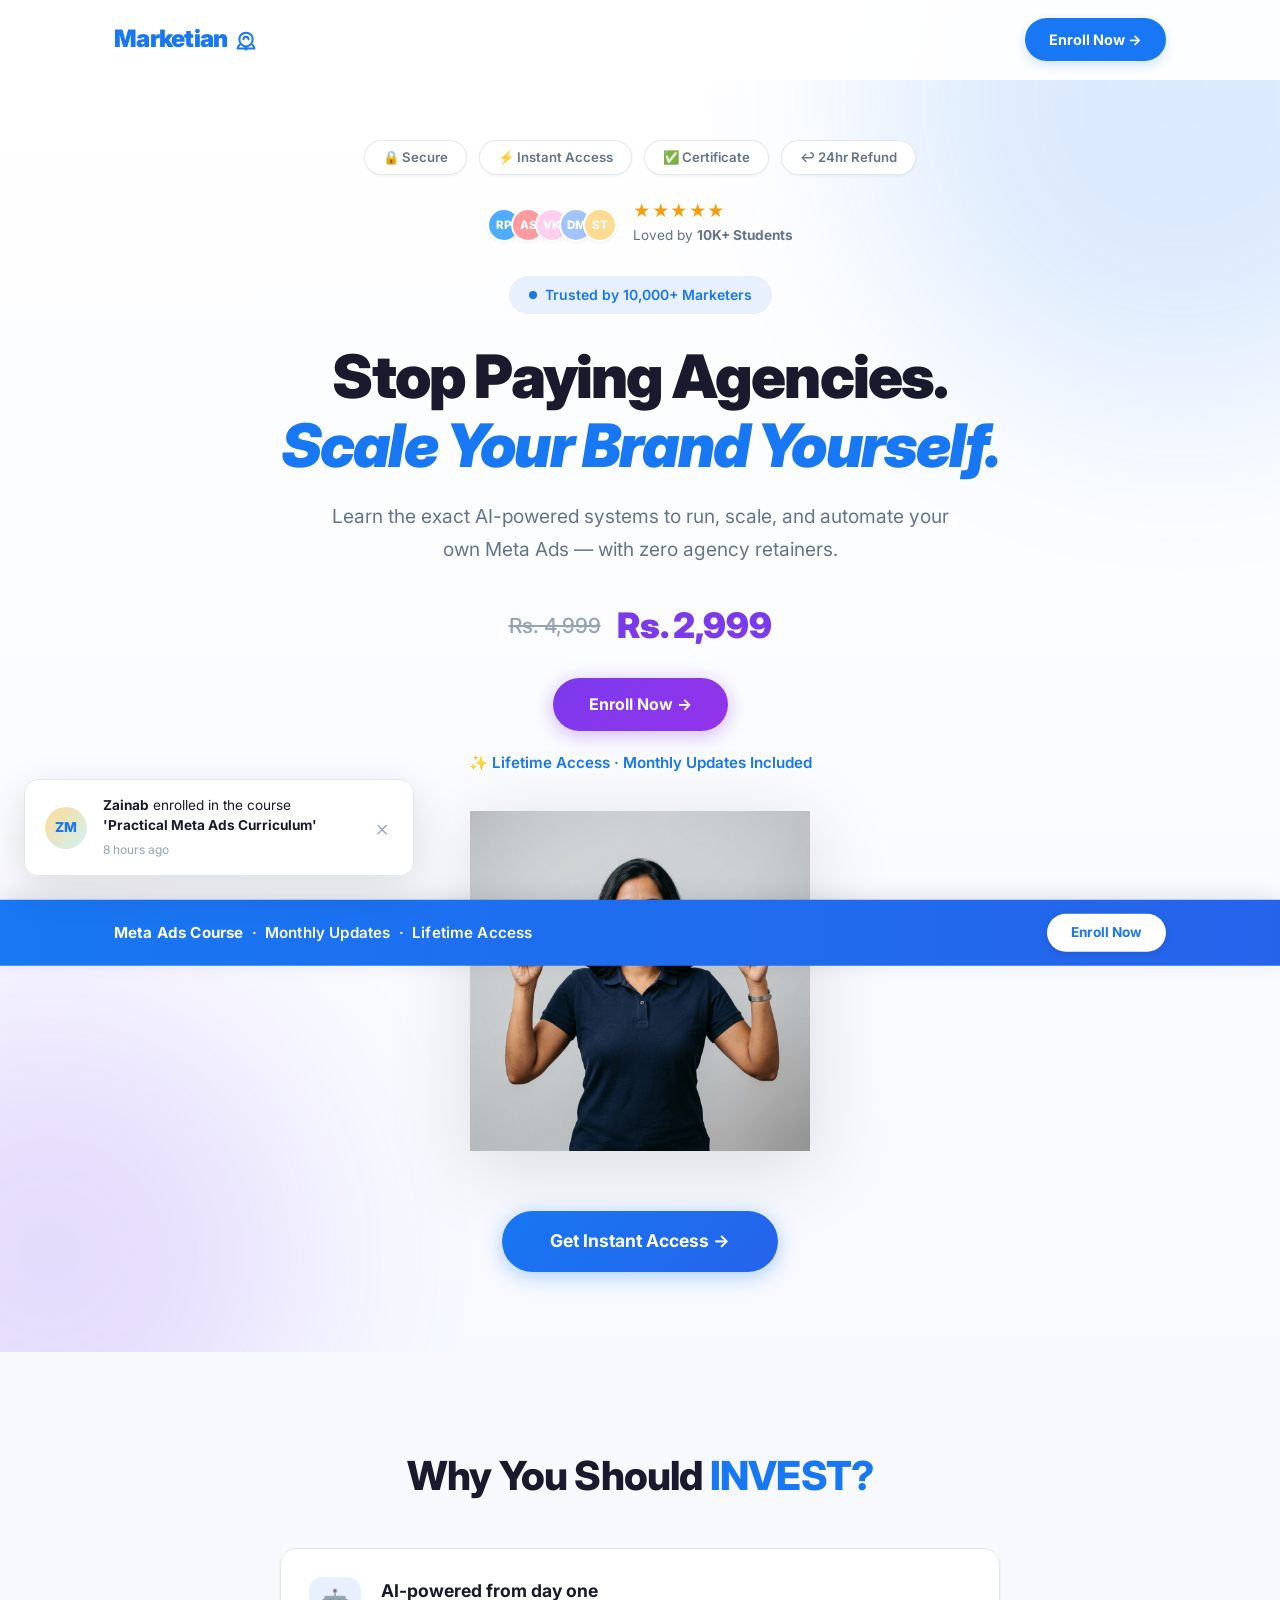
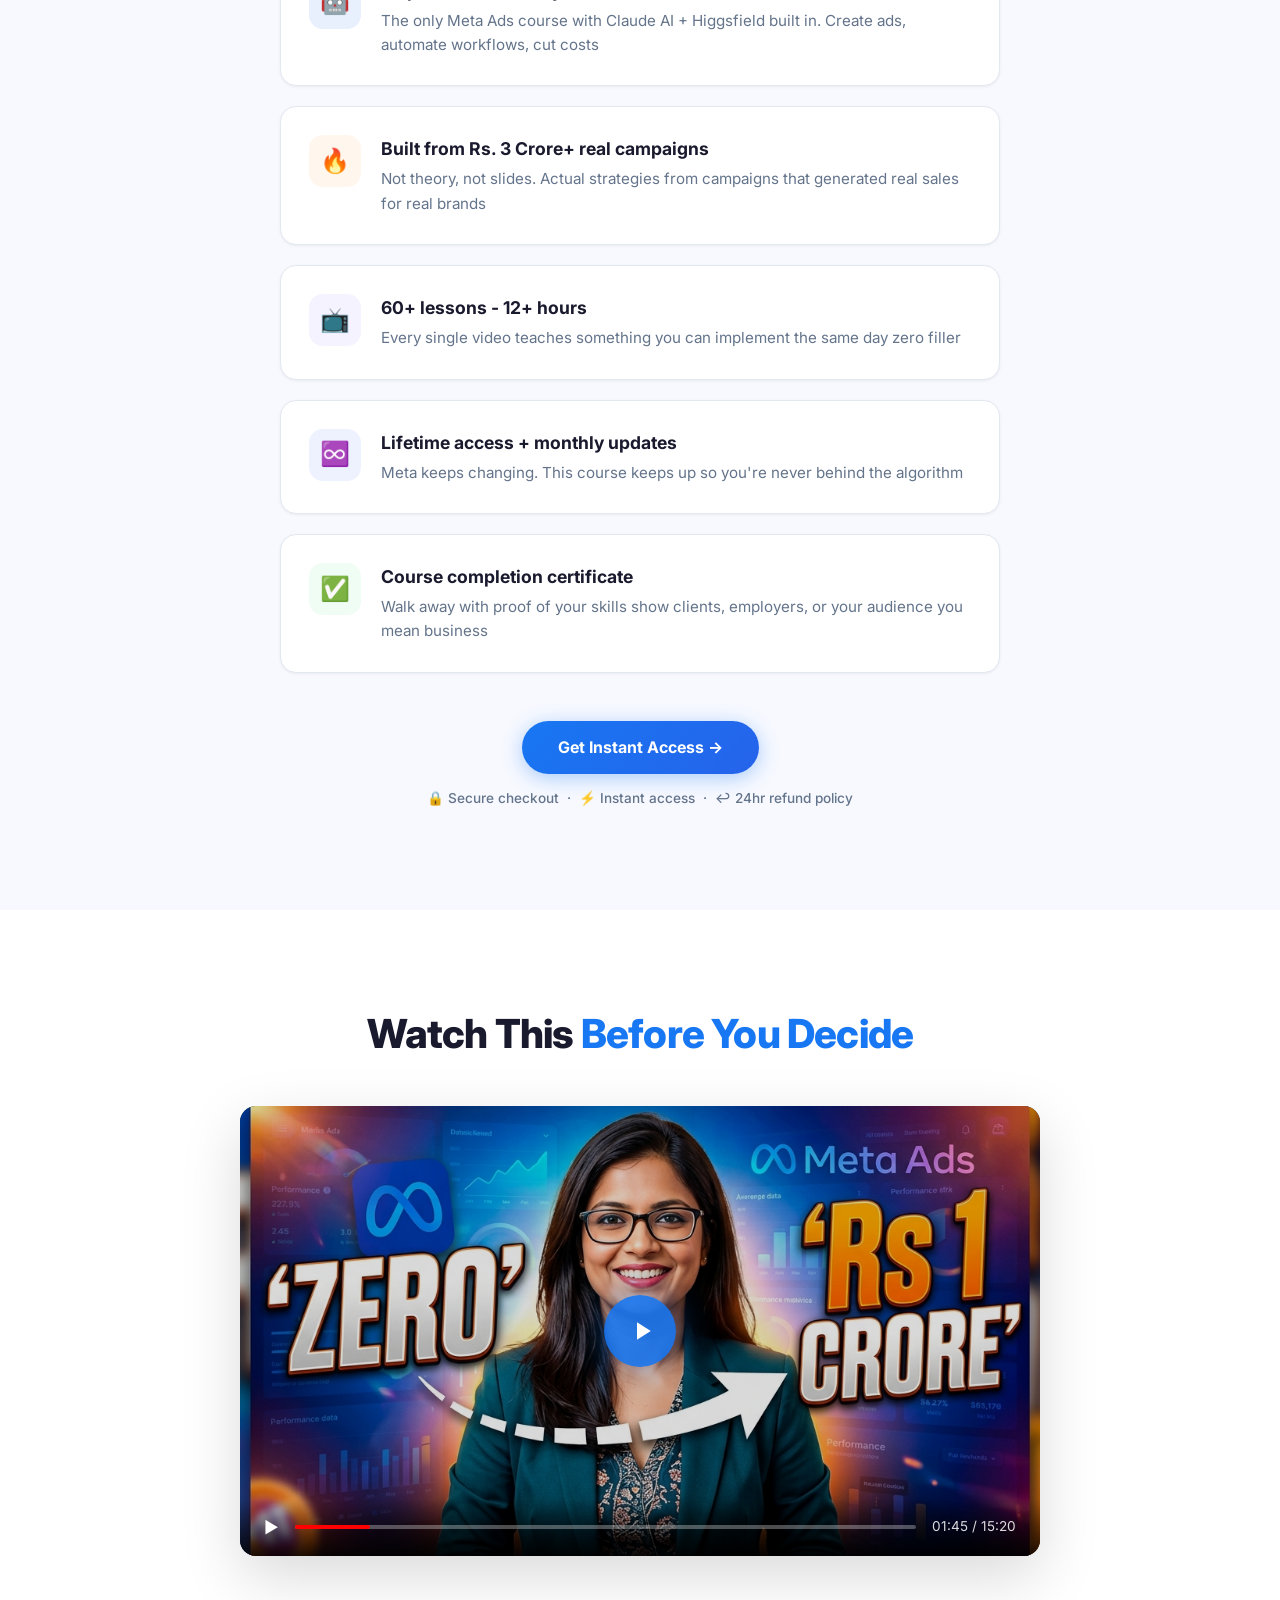
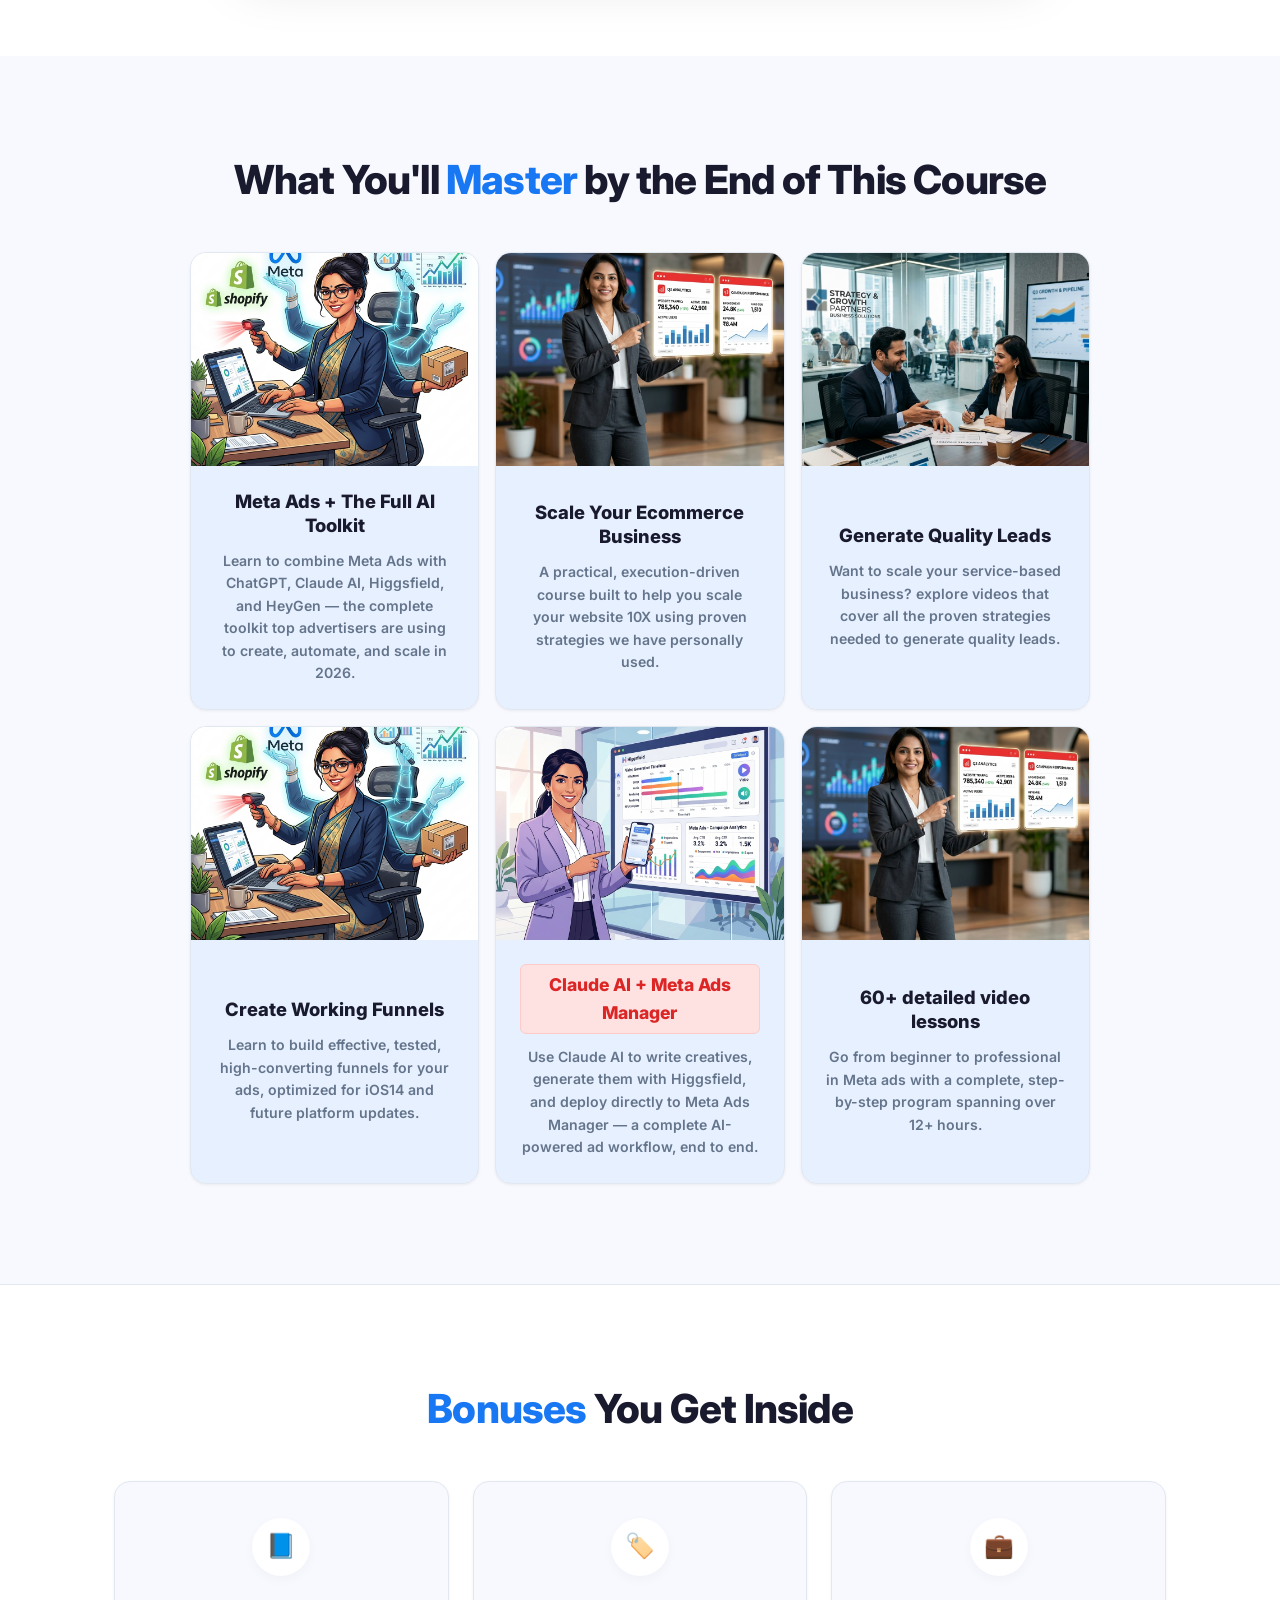
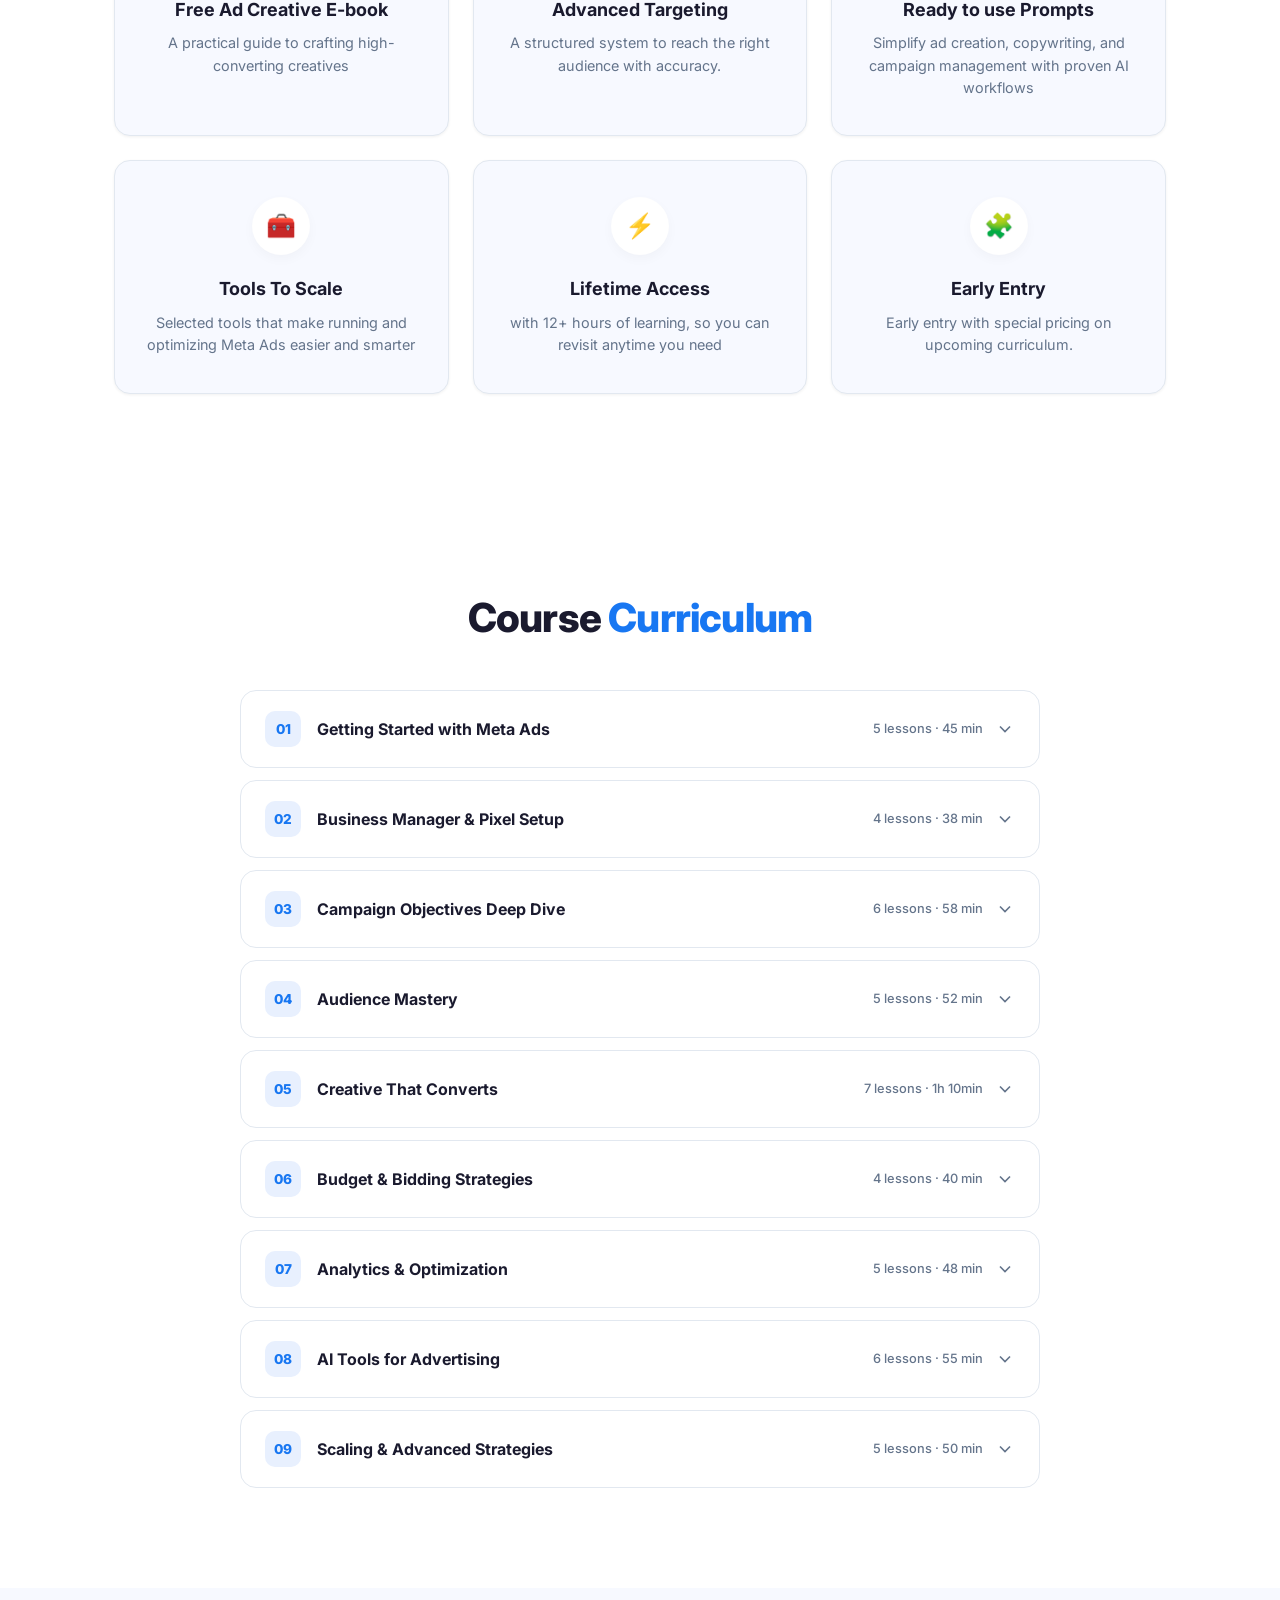
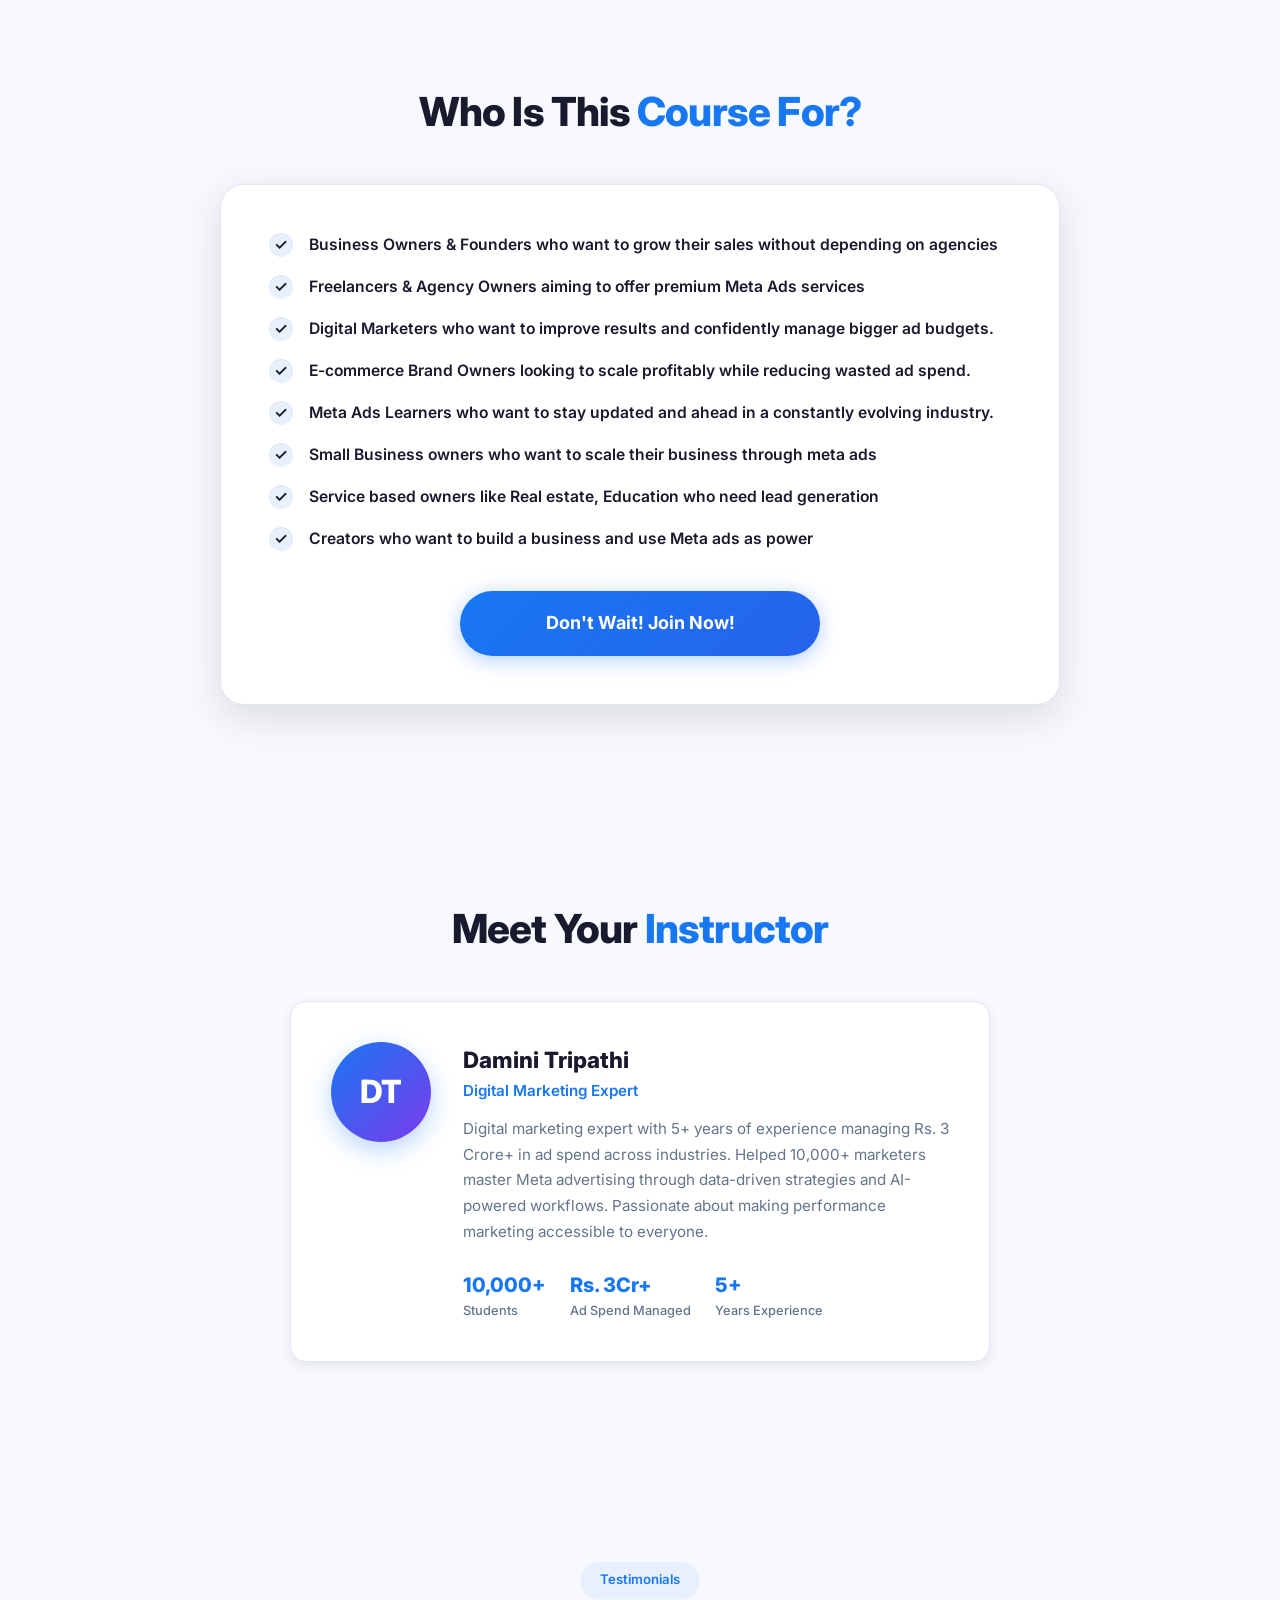
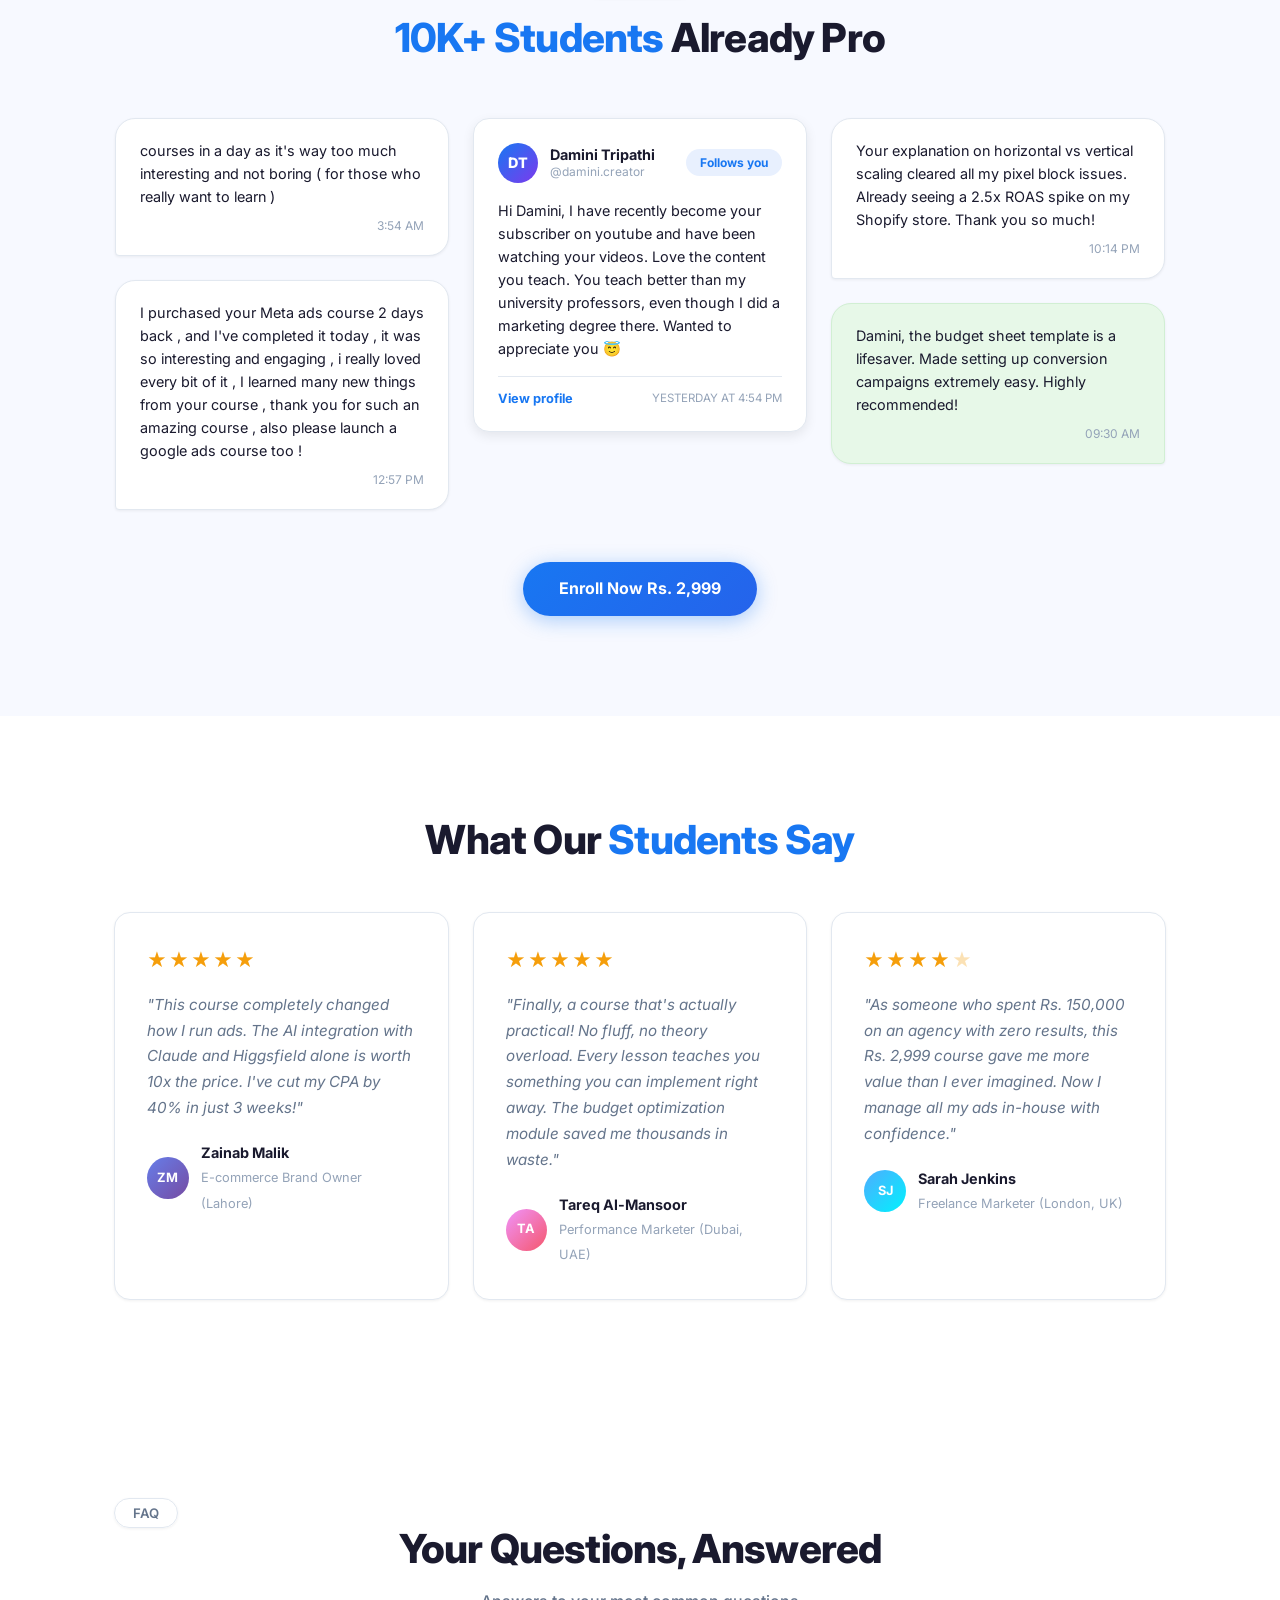
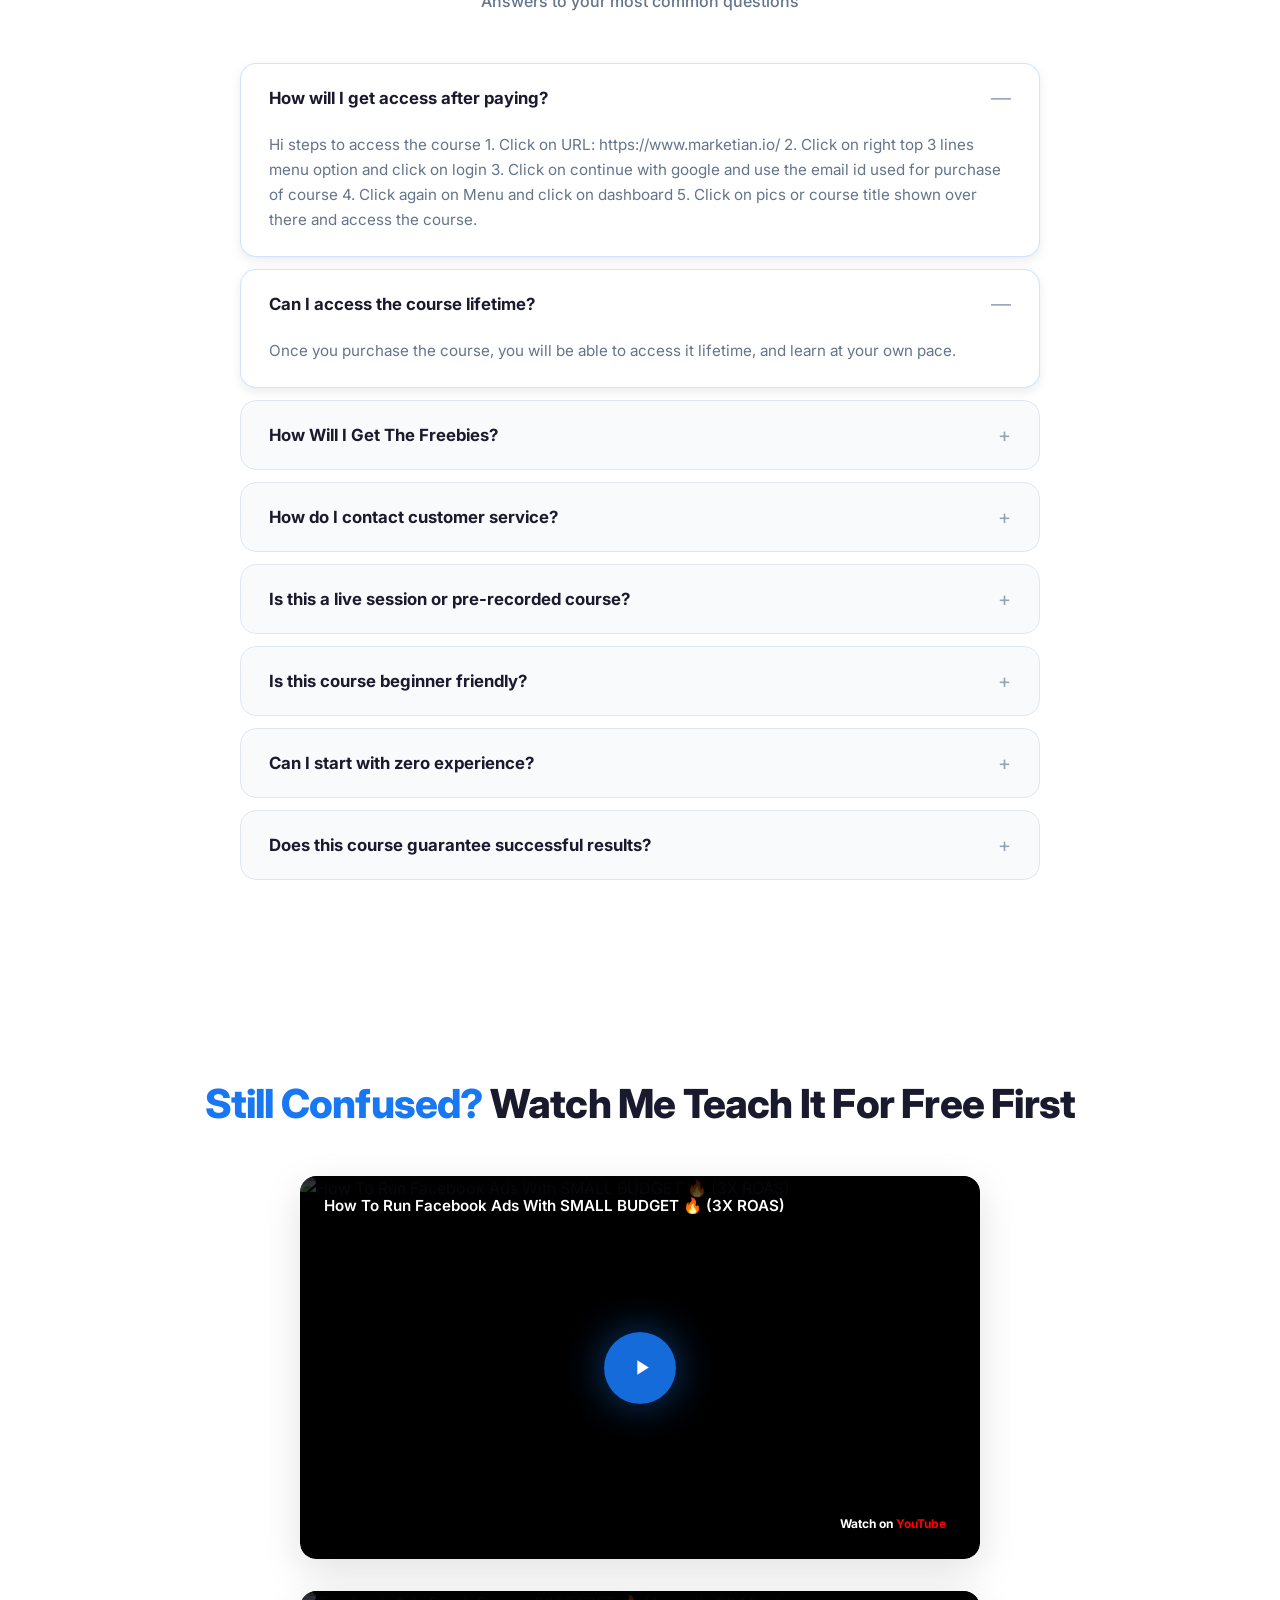
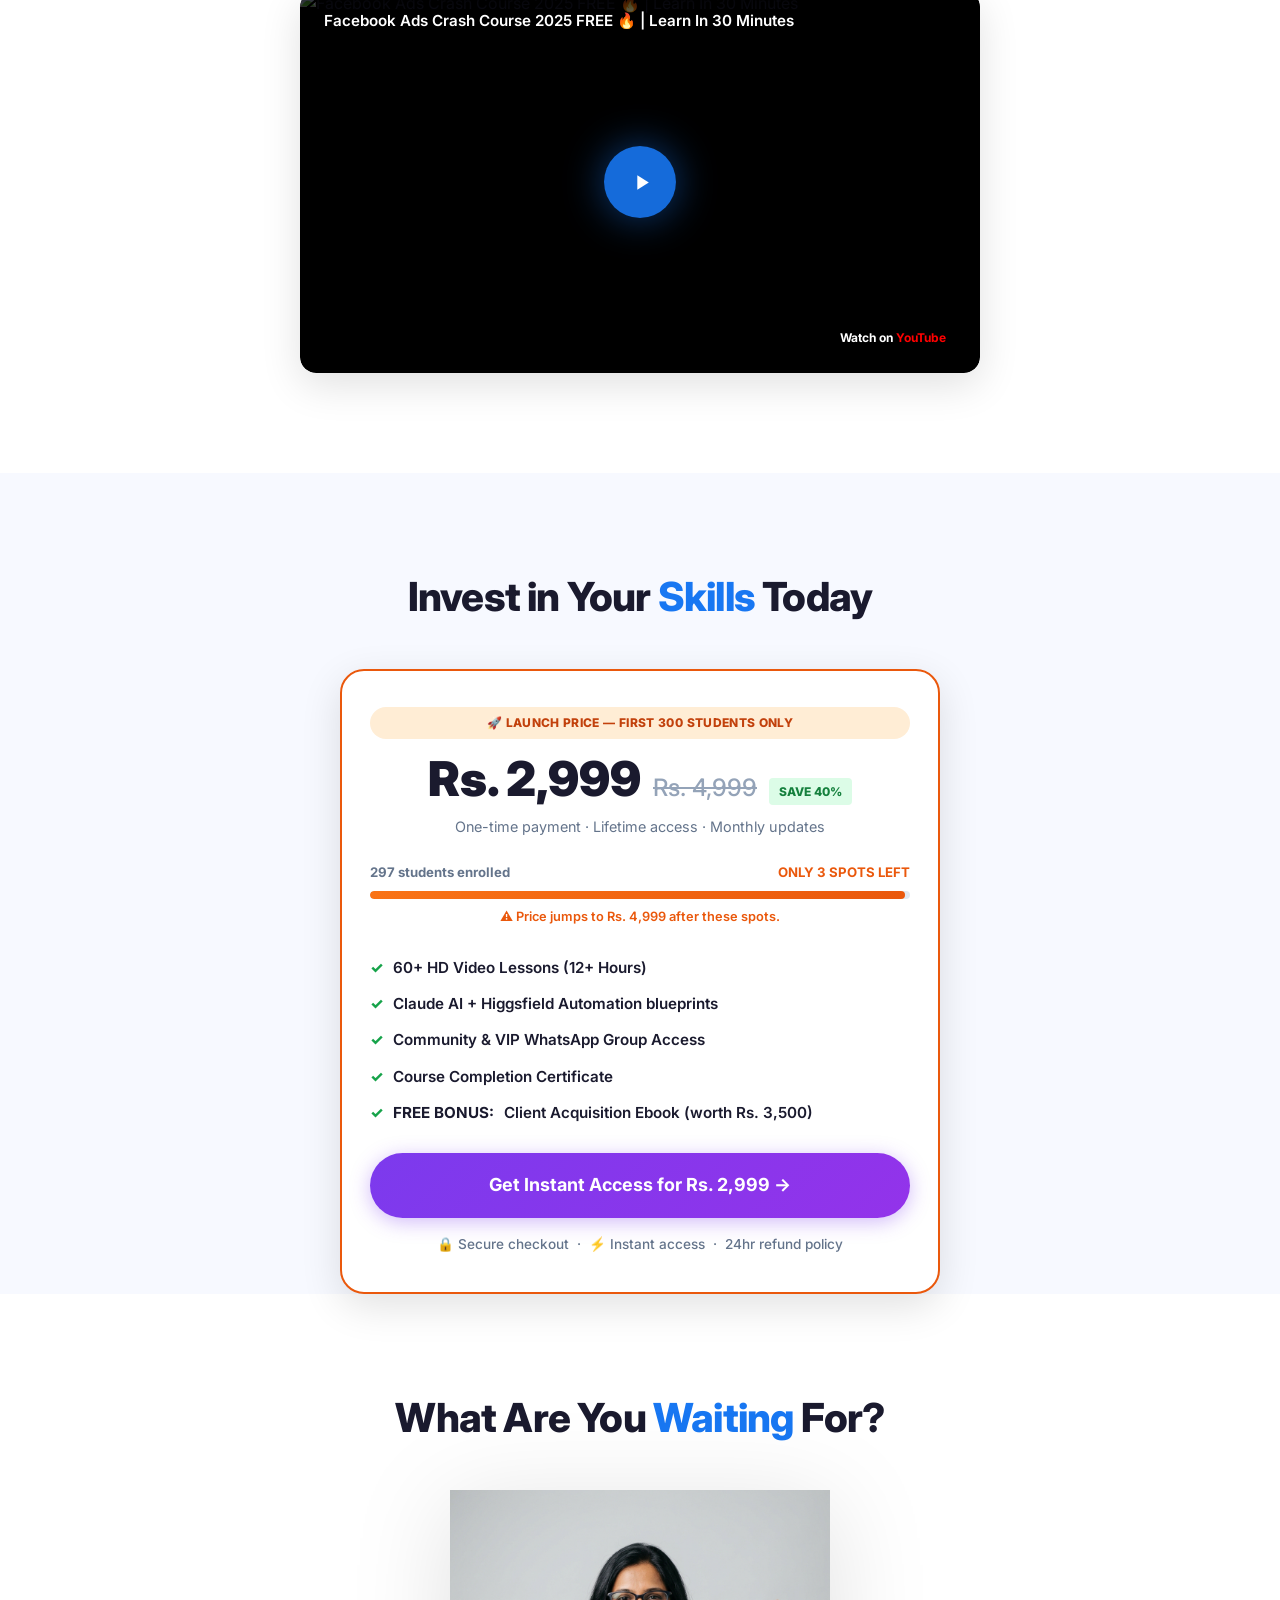
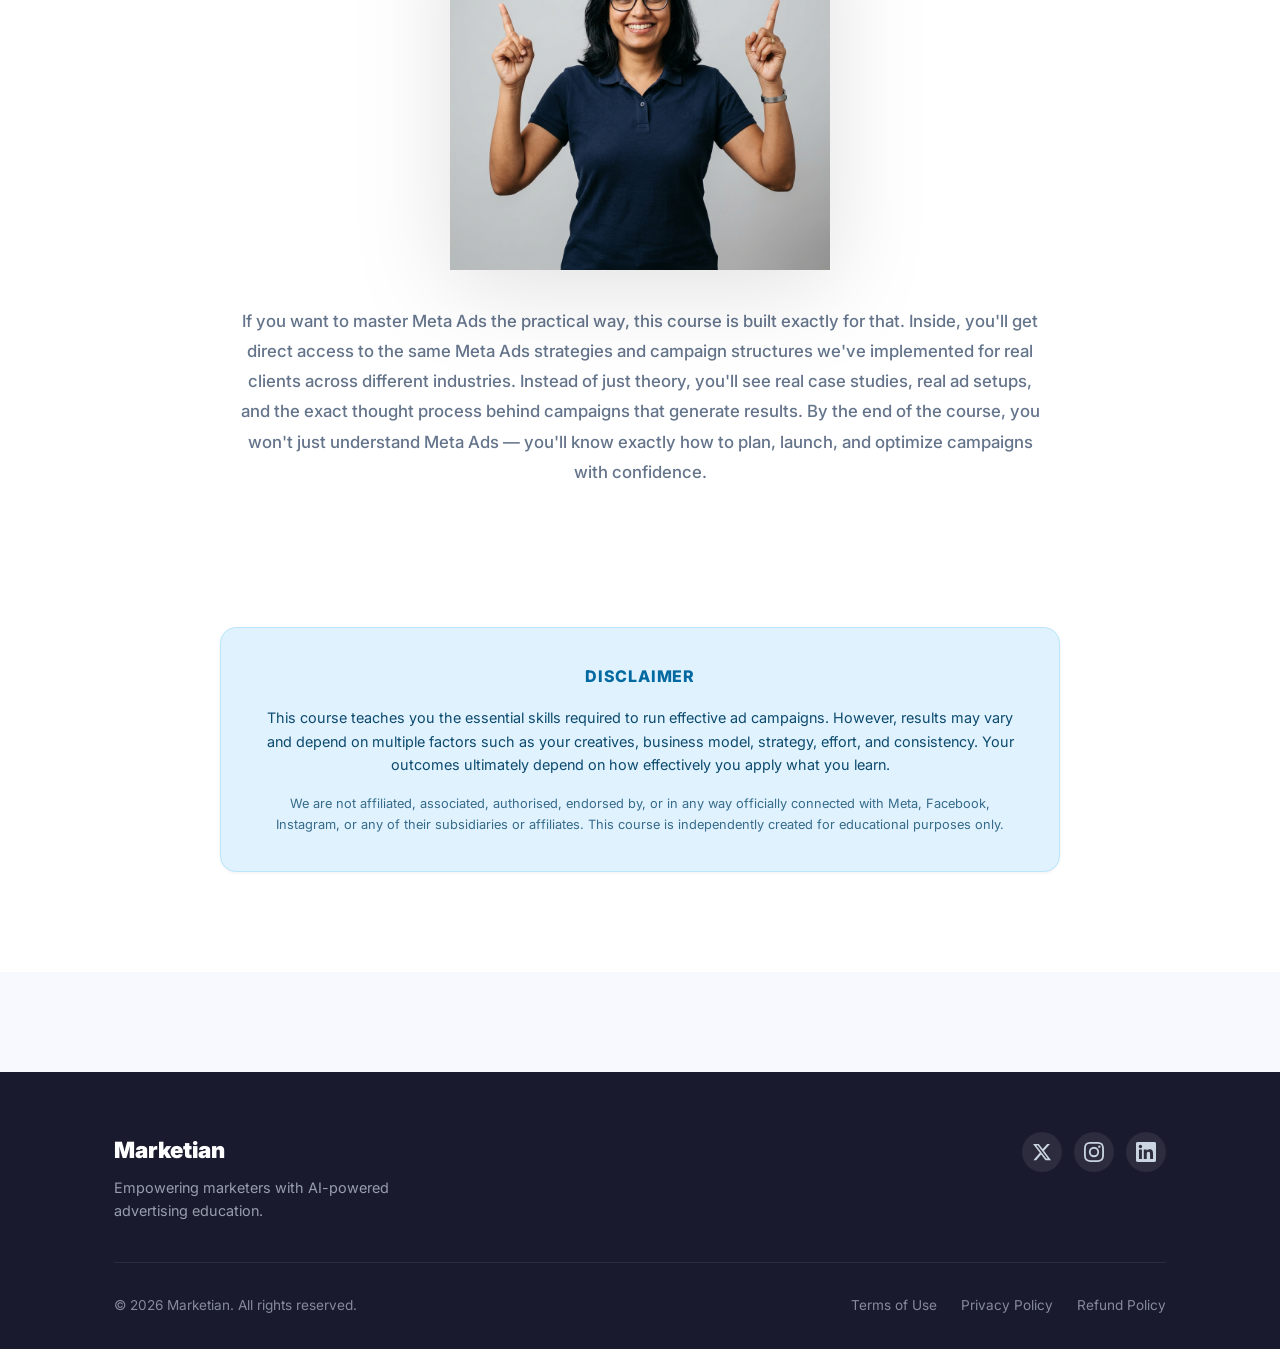
==== index.html @ f9313d1d "Initial commit: Skool-style 3-page checkout funnel with Google Sheets webhook & Meta CAPI" ====
<!DOCTYPE html>
<html lang="en">
<head>
  <meta charset="UTF-8" />
  <meta name="viewport" content="width=device-width, initial-scale=1.0" />
  <meta name="description" content="The Ultimate Practical Meta Ads Curriculum. Learn to run, scale, and automate your Meta Ads yourself — with AI doing the heavy lifting." />
  <meta name="keywords" content="Meta Ads, Facebook Ads, Digital Marketing, Online Course, AI Marketing" />
  <meta name="author" content="Marketian" />
  <meta property="og:title" content="Marketian — The Ultimate Practical Meta Ads Curriculum" />
  <meta property="og:description" content="Stop wasting budget on agencies. Learn to run, scale, and automate your Meta Ads yourself." />
  <meta property="og:type" content="website" />
  <title>Marketian — The Ultimate Practical Meta Ads Curriculum</title>
  <link rel="preconnect" href="https://fonts.googleapis.com" />
  <link rel="preconnect" href="https://fonts.gstatic.com" crossorigin />
  <link href="https://fonts.googleapis.com/css2?family=Inter:ital,wght@0,400;0,500;0,600;0,700;0,800;0,900;1,400;1,500;1,600;1,700;1,800;1,900&display=swap" rel="stylesheet" />
  <link rel="stylesheet" href="styles.css" />
  
  <!-- Meta Pixel Code -->
  <script>
    !function(f,b,e,v,n,t,s)
    {if(f.fbq)return;n=f.fbq=function(){n.callMethod?
    n.callMethod.apply(n,arguments):n.queue.push(arguments)};
    if(!f._fbq)f._fbq=n;n.push=n;n.loaded=!0;n.version='2.0';
    n.queue=[];t=b.createElement(e);t.async=!0;
    t.src=v;s=b.getElementsByTagName(e)[0];
    s.parentNode.insertBefore(t,s)}(window, document,'script',
    'https://connect.facebook.net/en_US/fbevents.js');
    // Replace 'YOUR_PIXEL_ID' with your actual Meta Pixel ID in production
    fbq('init', '1997726010834208');
    fbq('track', 'PageView');
  </script>
  <noscript><img height="1" width="1" style="display:none"
    src="https://www.facebook.com/tr?id=1997726010834208&ev=PageView&noscript=1" /></noscript>
  <!-- End Meta Pixel Code -->
</head>
<body>

  <!-- ========== HEADER ========== -->
  <header class="header" id="header">
    <div class="container header__inner">
      <a href="#" class="header__logo">
        Marketian
        <svg class="logo-icon" width="20" height="20" viewBox="0 0 24 24" fill="none" stroke="currentColor" stroke-width="2.5" stroke-linecap="round" stroke-linejoin="round" style="display:inline-block; vertical-align:middle; margin-left:4px; color:var(--color-primary);"><path d="M4.5 16.5c-1.5 1.25-2.5 3-2.5 4.5h20c0-1.5-1-3.25-2.5-4.5"/><path d="M12 2C7.5 2 4 5.5 4 10c0 4.25 3.25 7.75 7.5 8.75V22h1v-3.25c4.25-1 7.5-4.5 7.5-8.75 0-4.5-3.5-8-8-8z"/><path d="M9 10a3 3 0 0 1 6 0"/></svg>
      </a>
      <a href="checkout.html" class="header__action-btn">Enroll Now →</a>
    </div>
  </header>

  <main>

    <!-- ========== HERO ========== -->
    <section class="hero">
      <div class="container hero__inner">
        <!-- Trust badges at the top -->
        <div class="hero__top-badges">
          <span class="badge-pill">🔒 Secure</span>
          <span class="badge-pill">⚡ Instant Access</span>
          <span class="badge-pill">✅ Certificate</span>
          <span class="badge-pill">↩ 24hr Refund</span>
        </div>
        
        <!-- Star Rating & Student Avatars -->
        <div class="hero__rating-container">
          <div class="avatar-group">
            <span class="avatar-mini" style="--avatar-bg: #4facfe;">RP</span>
            <span class="avatar-mini" style="--avatar-bg: #ff9a9e;">AS</span>
            <span class="avatar-mini" style="--avatar-bg: #fecfef;">VK</span>
            <span class="avatar-mini" style="--avatar-bg: #a1c4fd;">DM</span>
            <span class="avatar-mini" style="--avatar-bg: #fddb92;">ST</span>
          </div>
          <div class="rating-info">
            <div class="rating-stars">★★★★★</div>
            <span class="rating-text">Loved by <strong>10K+ Students</strong></span>
          </div>
        </div>

        <span class="hero__badge"><span class="hero__badge-dot"></span>Trusted by 10,000+ Marketers</span>
        <h1 class="hero__title">Stop Paying Agencies.<br /><span class="hero__title--blue">Scale Your Brand Yourself.</span></h1>
        <p class="hero__subtitle">Learn the exact AI-powered systems to run, scale, and automate your own Meta Ads — with zero agency retainers.</p>
        <div class="hero__pricing">
          <span class="hero__price-old">Rs. 4,999</span>
          <span class="hero__price-new">Rs. 2,999</span>
        </div>
        <a href="checkout.html" class="btn btn--purple hero__cta">Enroll Now →</a>
        <p class="hero__lifetime">✨ Lifetime Access · Monthly Updates Included</p>
        
        <!-- Centered pointing woman image -->
        <div class="hero__image-wrapper">
          <img src="assets/hero_woman_pointing.png" alt="Instructor pointing upwards" class="hero__image" />
        </div>

        <a href="checkout.html" class="btn btn--blue btn--pulse hero__cta-big">Get Instant Access →</a>
      </div>
    </section>


    <!-- ========== WHY INVEST ========== -->
    <section class="why-invest" id="why-invest">
      <div class="container">
        <h2 class="section-title">Why You Should <span class="text-blue">INVEST?</span></h2>
        <div class="benefits">
          <article class="benefit-card fade-in">
            <div class="benefit-card__icon" style="--icon-bg: #e8f0fe;">🤖</div>
            <div class="benefit-card__content">
              <h3>AI-powered from day one</h3>
              <p>The only Meta Ads course with Claude AI + Higgsfield built in. Create ads, automate workflows, cut costs</p>
            </div>
          </article>
          <article class="benefit-card fade-in">
            <div class="benefit-card__icon" style="--icon-bg: #fff7ed;">🔥</div>
            <div class="benefit-card__content">
              <h3>Built from Rs. 3 Crore+ real campaigns</h3>
              <p>Not theory, not slides. Actual strategies from campaigns that generated real sales for real brands</p>
            </div>
          </article>
          <article class="benefit-card fade-in">
            <div class="benefit-card__icon" style="--icon-bg: #f5f3ff;">📺</div>
            <div class="benefit-card__content">
              <h3>60+ lessons - 12+ hours</h3>
              <p>Every single video teaches something you can implement the same day zero filler</p>
            </div>
          </article>
          <article class="benefit-card fade-in">
            <div class="benefit-card__icon" style="--icon-bg: #eef2ff;">♾️</div>
            <div class="benefit-card__content">
              <h3>Lifetime access + monthly updates</h3>
              <p>Meta keeps changing. This course keeps up so you're never behind the algorithm</p>
            </div>
          </article>
          <article class="benefit-card fade-in">
            <div class="benefit-card__icon" style="--icon-bg: #f0fdf4;">✅</div>
            <div class="benefit-card__content">
              <h3>Course completion certificate</h3>
              <p>Walk away with proof of your skills show clients, employers, or your audience you mean business</p>
            </div>
          </article>
        </div>
        <div class="section-cta">
          <a href="checkout.html" class="btn btn--blue btn--pulse">Get Instant Access →</a>
          <p class="cta-trust-footer">🔒 Secure checkout &nbsp;·&nbsp; ⚡ Instant access &nbsp;·&nbsp; ↩ 24hr refund policy</p>
        </div>
      </div>
    </section>

    <!-- ========== VIDEO ========== -->
    <section class="video-section" id="video">
      <div class="container">
        <h2 class="section-title">Watch This <span class="text-blue">Before You Decide</span></h2>
        <div class="video-wrapper fade-in">
          <div class="video-player-mock">
            <img src="assets/video_thumbnail.png" alt="Why You Should Invest In This Meta Ads Course? Damini Tripathi Shares" class="video-thumbnail" />
            <div class="video-play-btn" aria-label="Play video">
              <svg width="30" height="30" viewBox="0 0 24 24" fill="#fff"><path d="M8 5v14l11-7z"/></svg>
            </div>
            <div class="video-controls-mock">
              <span class="control-play">▶</span>
              <div class="progress-bar-mock"><div class="progress-fill-mock" style="width: 12%;"></div></div>
              <span class="control-time">01:45 / 15:20</span>
            </div>
          </div>
        </div>
      </div>
    </section>

    <!-- ========== WHAT YOU'LL MASTER ========== -->
    <section class="mastery-section" id="mastery">
      <div class="container">
        <h2 class="section-title">What You'll <span class="text-blue">Master</span> by the End of This Course</h2>
        <div class="mastery-grid">
          <!-- Card 1: Meta Ads + The Full AI Toolkit -->
          <div class="mastery-card fade-in">
            <div class="mastery-card__image-container">
              <img src="assets/mastery_1.png" alt="Meta Ads + The Full AI Toolkit" class="mastery-card__img" />
            </div>
            <div class="mastery-card__content">
              <h3>Meta Ads + The Full AI Toolkit</h3>
              <p>Learn to combine Meta Ads with ChatGPT, Claude AI, Higgsfield, and HeyGen — the complete toolkit top advertisers are using to create, automate, and scale in 2026.</p>
            </div>
          </div>
          <!-- Card 2: Scale Your Ecommerce Business -->
          <div class="mastery-card fade-in">
            <div class="mastery-card__image-container">
              <img src="assets/mastery_2.png" alt="Scale Your Ecommerce Business" class="mastery-card__img" />
            </div>
            <div class="mastery-card__content">
              <h3>Scale Your Ecommerce Business</h3>
              <p>A practical, execution-driven course built to help you scale your website 10X using proven strategies we have personally used.</p>
            </div>
          </div>
          <!-- Card 3: Generate Quality Leads -->
          <div class="mastery-card fade-in">
            <div class="mastery-card__image-container">
              <img src="assets/mastery_3.png" alt="Generate Quality Leads" class="mastery-card__img" />
            </div>
            <div class="mastery-card__content">
              <h3>Generate Quality Leads</h3>
              <p>Want to scale your service-based business? explore videos that cover all the proven strategies needed to generate quality leads.</p>
            </div>
          </div>
          <!-- Card 4: Create Working Funnels -->
          <div class="mastery-card fade-in">
            <div class="mastery-card__image-container">
              <img src="assets/mastery_4.png" alt="Create Working Funnels" class="mastery-card__img" />
            </div>
            <div class="mastery-card__content">
              <h3>Create Working Funnels</h3>
              <p>Learn to build effective, tested, high-converting funnels for your ads, optimized for iOS14 and future platform updates.</p>
            </div>
          </div>
          <!-- Card 5: Claude AI + Meta Ads Manager -->
          <div class="mastery-card fade-in">
            <div class="mastery-card__image-container">
              <img src="assets/mastery_5.png" alt="Claude AI + Meta Ads Manager" class="mastery-card__img" />
            </div>
            <div class="mastery-card__content">
              <span class="mastery-card__badge-title">Claude AI + Meta Ads Manager</span>
              <p>Use Claude AI to write creatives, generate them with Higgsfield, and deploy directly to Meta Ads Manager — a complete AI-powered ad workflow, end to end.</p>
            </div>
          </div>
          <!-- Card 6: 60+ detailed video lessons -->
          <div class="mastery-card fade-in">
            <div class="mastery-card__image-container">
              <img src="assets/mastery_6.png" alt="60+ detailed video lessons" class="mastery-card__img" />
            </div>
            <div class="mastery-card__content">
              <h3>60+ detailed video lessons</h3>
              <p>Go from beginner to professional in Meta ads with a complete, step-by-step program spanning over 12+ hours.</p>
            </div>
          </div>
        </div>
      </div>
    </section>

    <!-- ========== BONUSES SECTION ========== -->
    <section class="bonuses-section" id="bonuses">
      <div class="container">
        <h2 class="section-title"><span class="text-blue">Bonuses</span> You Get Inside</h2>
        <div class="bonuses-grid">
          <!-- Bonus 1 -->
          <div class="bonus-card fade-in">
            <div class="bonus-card__icon-wrapper">
              <span class="bonus-card__icon">📘</span>
            </div>
            <h3>Free Ad Creative E-book</h3>
            <p>A practical guide to crafting high-converting creatives</p>
          </div>
          <!-- Bonus 2 -->
          <div class="bonus-card fade-in">
            <div class="bonus-card__icon-wrapper">
              <span class="bonus-card__icon">🏷️</span>
            </div>
            <h3>Advanced Targeting</h3>
            <p>A structured system to reach the right audience with accuracy.</p>
          </div>
          <!-- Bonus 3 -->
          <div class="bonus-card fade-in">
            <div class="bonus-card__icon-wrapper">
              <span class="bonus-card__icon">💼</span>
            </div>
            <h3>Ready to use Prompts</h3>
            <p>Simplify ad creation, copywriting, and campaign management with proven AI workflows</p>
          </div>
          <!-- Bonus 4 -->
          <div class="bonus-card fade-in">
            <div class="bonus-card__icon-wrapper">
              <span class="bonus-card__icon">🧰</span>
            </div>
            <h3>Tools To Scale</h3>
            <p>Selected tools that make running and optimizing Meta Ads easier and smarter</p>
          </div>
          <!-- Bonus 5 -->
          <div class="bonus-card fade-in">
            <div class="bonus-card__icon-wrapper">
              <span class="bonus-card__icon">⚡</span>
            </div>
            <h3>Lifetime Access</h3>
            <p>with 12+ hours of learning, so you can revisit anytime you need</p>
          </div>
          <!-- Bonus 6 -->
          <div class="bonus-card fade-in">
            <div class="bonus-card__icon-wrapper">
              <span class="bonus-card__icon">🧩</span>
            </div>
            <h3>Early Entry</h3>
            <p>Early entry with special pricing on upcoming curriculum.</p>
          </div>
        </div>
      </div>
    </section>

    <!-- ========== CURRICULUM ========== -->
    <section class="curriculum-section" id="curriculum">
      <div class="container">
        <h2 class="section-title">Course <span class="text-blue">Curriculum</span></h2>
        <div class="accordion">
          <div class="accordion__item fade-in">
            <button class="accordion__header" aria-expanded="false">
              <div class="accordion__header-left">
                <span class="accordion__number">01</span>
                <span class="accordion__module-title">Getting Started with Meta Ads</span>
              </div>
              <div class="accordion__header-right">
                <span class="accordion__meta">5 lessons · 45 min</span>
                <span class="accordion__chevron">
                  <svg width="20" height="20" viewBox="0 0 24 24" fill="none" stroke="currentColor" stroke-width="2"><polyline points="6 9 12 15 18 9"/></svg>
                </span>
              </div>
            </button>
            <div class="accordion__body">
              <ul class="accordion__lessons">
                <li><span class="lesson-lock">🔒</span> Introduction to Meta Advertising Ecosystem</li>
                <li><span class="lesson-lock">🔒</span> Understanding the Ads Manager Interface</li>
                <li><span class="lesson-lock">🔒</span> Setting Up Your First Ad Account</li>
                <li><span class="lesson-lock">🔒</span> Key Metrics Every Advertiser Must Know</li>
                <li><span class="lesson-lock">🔒</span> Planning Your First Campaign</li>
              </ul>
            </div>
          </div>
          <div class="accordion__item fade-in">
            <button class="accordion__header" aria-expanded="false">
              <div class="accordion__header-left">
                <span class="accordion__number">02</span>
                <span class="accordion__module-title">Business Manager &amp; Pixel Setup</span>
              </div>
              <div class="accordion__header-right">
                <span class="accordion__meta">4 lessons · 38 min</span>
                <span class="accordion__chevron">
                  <svg width="20" height="20" viewBox="0 0 24 24" fill="none" stroke="currentColor" stroke-width="2"><polyline points="6 9 12 15 18 9"/></svg>
                </span>
              </div>
            </button>
            <div class="accordion__body">
              <ul class="accordion__lessons">
                <li><span class="lesson-lock">🔒</span> Business Manager Complete Setup</li>
                <li><span class="lesson-lock">🔒</span> Meta Pixel Installation &amp; Configuration</li>
                <li><span class="lesson-lock">🔒</span> Conversions API Setup</li>
                <li><span class="lesson-lock">🔒</span> Event Tracking &amp; Custom Conversions</li>
              </ul>
            </div>
          </div>
          <div class="accordion__item fade-in">
            <button class="accordion__header" aria-expanded="false">
              <div class="accordion__header-left">
                <span class="accordion__number">03</span>
                <span class="accordion__module-title">Campaign Objectives Deep Dive</span>
              </div>
              <div class="accordion__header-right">
                <span class="accordion__meta">6 lessons · 58 min</span>
                <span class="accordion__chevron">
                  <svg width="20" height="20" viewBox="0 0 24 24" fill="none" stroke="currentColor" stroke-width="2"><polyline points="6 9 12 15 18 9"/></svg>
                </span>
              </div>
            </button>
            <div class="accordion__body">
              <ul class="accordion__lessons">
                <li><span class="lesson-lock">🔒</span> Awareness Campaigns Mastery</li>
                <li><span class="lesson-lock">🔒</span> Traffic &amp; Engagement Campaigns</li>
                <li><span class="lesson-lock">🔒</span> Lead Generation Campaigns</li>
                <li><span class="lesson-lock">🔒</span> Conversion Campaigns</li>
                <li><span class="lesson-lock">🔒</span> App Install Campaigns</li>
                <li><span class="lesson-lock">🔒</span> Choosing the Right Objective</li>
              </ul>
            </div>
          </div>
          <div class="accordion__item fade-in">
            <button class="accordion__header" aria-expanded="false">
              <div class="accordion__header-left">
                <span class="accordion__number">04</span>
                <span class="accordion__module-title">Audience Mastery</span>
              </div>
              <div class="accordion__header-right">
                <span class="accordion__meta">5 lessons · 52 min</span>
                <span class="accordion__chevron">
                  <svg width="20" height="20" viewBox="0 0 24 24" fill="none" stroke="currentColor" stroke-width="2"><polyline points="6 9 12 15 18 9"/></svg>
                </span>
              </div>
            </button>
            <div class="accordion__body">
              <ul class="accordion__lessons">
                <li><span class="lesson-lock">🔒</span> Core Audiences &amp; Interest Targeting</li>
                <li><span class="lesson-lock">🔒</span> Custom Audiences Deep Dive</li>
                <li><span class="lesson-lock">🔒</span> Lookalike Audiences Strategy</li>
                <li><span class="lesson-lock">🔒</span> Audience Exclusion &amp; Overlap</li>
                <li><span class="lesson-lock">🔒</span> Audience Research with AI</li>
              </ul>
            </div>
          </div>
          <div class="accordion__item fade-in">
            <button class="accordion__header" aria-expanded="false">
              <div class="accordion__header-left">
                <span class="accordion__number">05</span>
                <span class="accordion__module-title">Creative That Converts</span>
              </div>
              <div class="accordion__header-right">
                <span class="accordion__meta">7 lessons · 1h 10min</span>
                <span class="accordion__chevron">
                  <svg width="20" height="20" viewBox="0 0 24 24" fill="none" stroke="currentColor" stroke-width="2"><polyline points="6 9 12 15 18 9"/></svg>
                </span>
              </div>
            </button>
            <div class="accordion__body">
              <ul class="accordion__lessons">
                <li><span class="lesson-lock">🔒</span> Ad Copy Frameworks That Convert</li>
                <li><span class="lesson-lock">🔒</span> Image Ad Best Practices</li>
                <li><span class="lesson-lock">🔒</span> Video Ad Creation with Higgsfield</li>
                <li><span class="lesson-lock">🔒</span> Carousel &amp; Collection Ads</li>
                <li><span class="lesson-lock">🔒</span> Dynamic Creative Optimization</li>
                <li><span class="lesson-lock">🔒</span> A/B Testing Creatives</li>
                <li><span class="lesson-lock">🔒</span> AI-Generated Ad Copy with Claude</li>
              </ul>
            </div>
          </div>
          <div class="accordion__item fade-in">
            <button class="accordion__header" aria-expanded="false">
              <div class="accordion__header-left">
                <span class="accordion__number">06</span>
                <span class="accordion__module-title">Budget &amp; Bidding Strategies</span>
              </div>
              <div class="accordion__header-right">
                <span class="accordion__meta">4 lessons · 40 min</span>
                <span class="accordion__chevron">
                  <svg width="20" height="20" viewBox="0 0 24 24" fill="none" stroke="currentColor" stroke-width="2"><polyline points="6 9 12 15 18 9"/></svg>
                </span>
              </div>
            </button>
            <div class="accordion__body">
              <ul class="accordion__lessons">
                <li><span class="lesson-lock">🔒</span> Daily vs Lifetime Budgets</li>
                <li><span class="lesson-lock">🔒</span> Bid Strategies Explained</li>
                <li><span class="lesson-lock">🔒</span> Campaign Budget Optimization (CBO)</li>
                <li><span class="lesson-lock">🔒</span> Budget Allocation Frameworks</li>
              </ul>
            </div>
          </div>
          <div class="accordion__item fade-in">
            <button class="accordion__header" aria-expanded="false">
              <div class="accordion__header-left">
                <span class="accordion__number">07</span>
                <span class="accordion__module-title">Analytics &amp; Optimization</span>
              </div>
              <div class="accordion__header-right">
                <span class="accordion__meta">5 lessons · 48 min</span>
                <span class="accordion__chevron">
                  <svg width="20" height="20" viewBox="0 0 24 24" fill="none" stroke="currentColor" stroke-width="2"><polyline points="6 9 12 15 18 9"/></svg>
                </span>
              </div>
            </button>
            <div class="accordion__body">
              <ul class="accordion__lessons">
                <li><span class="lesson-lock">🔒</span> Reading the Ads Dashboard</li>
                <li><span class="lesson-lock">🔒</span> Custom Reports &amp; Columns</li>
                <li><span class="lesson-lock">🔒</span> Attribution Models</li>
                <li><span class="lesson-lock">🔒</span> Identifying &amp; Fixing Underperformers</li>
                <li><span class="lesson-lock">🔒</span> Automated Rules &amp; Alerts</li>
              </ul>
            </div>
          </div>
          <div class="accordion__item fade-in">
            <button class="accordion__header" aria-expanded="false">
              <div class="accordion__header-left">
                <span class="accordion__number">08</span>
                <span class="accordion__module-title">AI Tools for Advertising</span>
              </div>
              <div class="accordion__header-right">
                <span class="accordion__meta">6 lessons · 55 min</span>
                <span class="accordion__chevron">
                  <svg width="20" height="20" viewBox="0 0 24 24" fill="none" stroke="currentColor" stroke-width="2"><polyline points="6 9 12 15 18 9"/></svg>
                </span>
              </div>
            </button>
            <div class="accordion__body">
              <ul class="accordion__lessons">
                <li><span class="lesson-lock">🔒</span> Claude AI for Ad Copywriting</li>
                <li><span class="lesson-lock">🔒</span> Higgsfield for Video Ads</li>
                <li><span class="lesson-lock">🔒</span> AI Audience Research</li>
                <li><span class="lesson-lock">🔒</span> Automating Campaign Reports</li>
                <li><span class="lesson-lock">🔒</span> AI-Powered Creative Testing</li>
                <li><span class="lesson-lock">🔒</span> Building Your AI Ads Workflow</li>
              </ul>
            </div>
          </div>
          <div class="accordion__item fade-in">
            <button class="accordion__header" aria-expanded="false">
              <div class="accordion__header-left">
                <span class="accordion__number">09</span>
                <span class="accordion__module-title">Scaling &amp; Advanced Strategies</span>
              </div>
              <div class="accordion__header-right">
                <span class="accordion__meta">5 lessons · 50 min</span>
                <span class="accordion__chevron">
                  <svg width="20" height="20" viewBox="0 0 24 24" fill="none" stroke="currentColor" stroke-width="2"><polyline points="6 9 12 15 18 9"/></svg>
                </span>
              </div>
            </button>
            <div class="accordion__body">
              <ul class="accordion__lessons">
                <li><span class="lesson-lock">🔒</span> Horizontal vs Vertical Scaling</li>
                <li><span class="lesson-lock">🔒</span> Retargeting Funnels</li>
                <li><span class="lesson-lock">🔒</span> International Market Expansion</li>
                <li><span class="lesson-lock">🔒</span> eCommerce &amp; D2C Strategies</li>
                <li><span class="lesson-lock">🔒</span> Building a Performance Marketing System</li>
              </ul>
            </div>
          </div>
        </div>
      </div>
    </section>

    <!-- ========== WHO IS THIS FOR ========== -->
    <section class="for-who-section" id="for-who">
      <div class="container">
        <h2 class="section-title">Who Is This <span class="text-blue">Course For?</span></h2>
        <div class="for-who-card fade-in">
          <ul class="for-who-list">
            <li>
              <span class="for-who-check">✓</span>
              <span>Business Owners & Founders who want to grow their sales without depending on agencies</span>
            </li>
            <li>
              <span class="for-who-check">✓</span>
              <span>Freelancers & Agency Owners aiming to offer premium Meta Ads services</span>
            </li>
            <li>
              <span class="for-who-check">✓</span>
              <span>Digital Marketers who want to improve results and confidently manage bigger ad budgets.</span>
            </li>
            <li>
              <span class="for-who-check">✓</span>
              <span>E-commerce Brand Owners looking to scale profitably while reducing wasted ad spend.</span>
            </li>
            <li>
              <span class="for-who-check">✓</span>
              <span>Meta Ads Learners who want to stay updated and ahead in a constantly evolving industry.</span>
            </li>
            <li>
              <span class="for-who-check">✓</span>
              <span>Small Business owners who want to scale their business through meta ads</span>
            </li>
            <li>
              <span class="for-who-check">✓</span>
              <span>Service based owners like Real estate, Education who need lead generation</span>
            </li>
            <li>
              <span class="for-who-check">✓</span>
              <span>Creators who want to build a business and use Meta ads as power</span>
            </li>
          </ul>
          <div class="for-who-cta">
            <a href="checkout.html" class="btn btn--blue btn--lg">Don't Wait! Join Now!</a>
          </div>
        </div>
      </div>
    </section>

    <!-- ========== INSTRUCTOR ========== -->
    <section class="instructor-section" id="instructor">
      <div class="container">
        <h2 class="section-title">Meet Your <span class="text-blue">Instructor</span></h2>
        <div class="instructor-card fade-in">
          <div class="instructor-avatar">DT</div>
          <div class="instructor-info">
            <h3>Damini Tripathi</h3>
            <p class="instructor-role">Digital Marketing Expert</p>
            <p class="instructor-bio">Digital marketing expert with 5+ years of experience managing Rs. 3 Crore+ in ad spend across industries. Helped 10,000+ marketers master Meta advertising through data-driven strategies and AI-powered workflows. Passionate about making performance marketing accessible to everyone.</p>
            <div class="instructor-stats">
              <div class="instructor-stat">
                <span class="instructor-stat__number">10,000+</span>
                <span class="instructor-stat__label">Students</span>
              </div>
              <div class="instructor-stat">
                <span class="instructor-stat__number">Rs. 3Cr+</span>
                <span class="instructor-stat__label">Ad Spend Managed</span>
              </div>
              <div class="instructor-stat">
                <span class="instructor-stat__number">5+</span>
                <span class="instructor-stat__label">Years Experience</span>
              </div>
            </div>
          </div>
        </div>
      </div>
    </section>

    <!-- ========== TESTIMONIALS CHAT GRID ========== -->
    <section class="testimonials-chat-section" id="testimonials">
      <div class="container">
        <div class="testimonials-header">
          <span class="badge-pill">Testimonials</span>
          <h2 class="section-title"><span class="text-blue">10K+ Students</span> Already Pro</h2>
        </div>
        <div class="chat-masonry fade-in">
          <!-- Column 1 -->
          <div class="chat-column">
            <!-- Bubble 1 -->
            <div class="chat-bubble chat-bubble--instagram">
              <div class="chat-bubble__meta">courses in a day as it's way too much interesting and not boring ( for those who really want to learn )</div>
              <div class="chat-bubble__time">3:54 AM</div>
            </div>
            <!-- Bubble 2 -->
            <div class="chat-bubble chat-bubble--instagram">
              <div class="chat-bubble__meta">I purchased your Meta ads course 2 days back , and I've completed it today , it was so interesting and engaging , i really loved every bit of it , I learned many new things from your course , thank you for such an amazing course , also please launch a google ads course too !</div>
              <div class="chat-bubble__time">12:57 PM</div>
            </div>
          </div>
          <!-- Column 2 -->
          <div class="chat-column">
            <!-- Bubble 3 (Profile styled review) -->
            <div class="chat-profile-card">
              <div class="chat-profile-header">
                <div class="profile-card-avatar" style="background: linear-gradient(135deg, #1877F2, #7c3aed);">DT</div>
                <div class="profile-card-user">
                  <strong>Damini Tripathi</strong>
                  <span>@damini.creator</span>
                </div>
                <button class="btn-profile-follow">Follows you</button>
              </div>
              <div class="chat-profile-body">
                <p>Hi Damini, I have recently become your subscriber on youtube and have been watching your videos. Love the content you teach. You teach better than my university professors, even though I did a marketing degree there. Wanted to appreciate you 😇</p>
              </div>
              <div class="chat-profile-footer">
                <button class="chat-action-btn">View profile</button>
                <span>YESTERDAY AT 4:54 PM</span>
              </div>
            </div>
          </div>
          <!-- Column 3 (Duplicate structure for density) -->
          <div class="chat-column">
            <div class="chat-bubble chat-bubble--instagram">
              <div class="chat-bubble__meta">Your explanation on horizontal vs vertical scaling cleared all my pixel block issues. Already seeing a 2.5x ROAS spike on my Shopify store. Thank you so much!</div>
              <div class="chat-bubble__time">10:14 PM</div>
            </div>
            <div class="chat-bubble chat-bubble--whatsapp">
              <div class="chat-bubble__meta">Damini, the budget sheet template is a lifesaver. Made setting up conversion campaigns extremely easy. Highly recommended!</div>
              <div class="chat-bubble__time">09:30 AM</div>
            </div>
          </div>
        </div>
        <div class="testimonials-cta">
          <a href="checkout.html" class="btn btn--blue btn--pulse">Enroll Now Rs. 2,999</a>
        </div>
      </div>
    </section>

    <!-- ========== REVIEWS ========== -->
    <section class="reviews-section" id="reviews">
      <div class="container">
        <h2 class="section-title">What Our <span class="text-blue">Students Say</span></h2>
        <div class="reviews-grid">
          <article class="review-card fade-in">
            <div class="review-card__stars">★★★★★</div>
            <p class="review-card__text">"This course completely changed how I run ads. The AI integration with Claude and Higgsfield alone is worth 10x the price. I've cut my CPA by 40% in just 3 weeks!"</p>
            <div class="review-card__author">
              <div class="review-card__avatar" style="--avatar-bg: linear-gradient(135deg, #667eea, #764ba2);">ZM</div>
              <div>
                <strong>Zainab Malik</strong>
                <span>E-commerce Brand Owner (Lahore)</span>
              </div>
            </div>
          </article>
          <article class="review-card fade-in">
            <div class="review-card__stars">★★★★★</div>
            <p class="review-card__text">"Finally, a course that's actually practical! No fluff, no theory overload. Every lesson teaches you something you can implement right away. The budget optimization module saved me thousands in waste."</p>
            <div class="review-card__author">
              <div class="review-card__avatar" style="--avatar-bg: linear-gradient(135deg, #f093fb, #f5576c);">TA</div>
              <div>
                <strong>Tareq Al-Mansoor</strong>
                <span>Performance Marketer (Dubai, UAE)</span>
              </div>
            </div>
          </article>
          <article class="review-card fade-in">
            <div class="review-card__stars">★★★★<span class="star-dim">★</span></div>
            <p class="review-card__text">"As someone who spent Rs. 150,000 on an agency with zero results, this Rs. 2,999 course gave me more value than I ever imagined. Now I manage all my ads in-house with confidence."</p>
            <div class="review-card__author">
              <div class="review-card__avatar" style="--avatar-bg: linear-gradient(135deg, #4facfe, #00f2fe);">SJ</div>
              <div>
                <strong>Sarah Jenkins</strong>
                <span>Freelance Marketer (London, UK)</span>
              </div>
            </div>
          </article>
        </div>
      </div>
    </section>

    <!-- ========== FAQ ========== -->
    <section class="faq-section" id="faq">
      <div class="container">
        <div class="faq-header">
          <span class="badge-pill">FAQ</span>
          <h2 class="section-title">Your Questions, Answered</h2>
          <p class="section-subtitle-faq">Answers to your most common questions</p>
        </div>
        <div class="faq-accordion">
          <!-- FAQ 1 (Expanded) -->
          <div class="faq-item faq-item--open fade-in">
            <button class="faq-header-btn" aria-expanded="true">
              <span>How will I get access after paying?</span>
              <span class="faq-icon">—</span>
            </button>
            <div class="faq-body" style="max-height: 500px;">
              <p>Hi steps to access the course 1. Click on URL: https://www.marketian.io/ 2. Click on right top 3 lines menu option and click on login 3. Click on continue with google and use the email id used for purchase of course 4. Click again on Menu and click on dashboard 5. Click on pics or course title shown over there and access the course.</p>
            </div>
          </div>
          <!-- FAQ 2 (Expanded) -->
          <div class="faq-item faq-item--open fade-in">
            <button class="faq-header-btn" aria-expanded="true">
              <span>Can I access the course lifetime?</span>
              <span class="faq-icon">—</span>
            </button>
            <div class="faq-body" style="max-height: 500px;">
              <p>Once you purchase the course, you will be able to access it lifetime, and learn at your own pace.</p>
            </div>
          </div>
          <!-- FAQ 3 -->
          <div class="faq-item fade-in">
            <button class="faq-header-btn" aria-expanded="false">
              <span>How Will I Get The Freebies?</span>
              <span class="faq-icon">+</span>
            </button>
            <div class="faq-body">
              <p>Immediately after completing the purchase, you will receive links to download all bonuses, ready-to-use prompts, and spreadsheets directly in your dashboard.</p>
            </div>
          </div>
          <!-- FAQ 4 -->
          <div class="faq-item fade-in">
            <button class="faq-header-btn" aria-expanded="false">
              <span>How do I contact customer service?</span>
              <span class="faq-icon">+</span>
            </button>
            <div class="faq-body">
              <p>You can contact our support team at any time via the email support@marketian.io or through the support dashboard. We aim to respond within 24 hours.</p>
            </div>
          </div>
          <!-- FAQ 5 -->
          <div class="faq-item fade-in">
            <button class="faq-header-btn" aria-expanded="false">
              <span>Is this a live session or pre-recorded course?</span>
              <span class="faq-icon">+</span>
            </button>
            <div class="faq-body">
              <p>This is a self-paced, pre-recorded high-definition video course, so you can learn at your own pace, anytime, anywhere. You also get lifetime access to all future updates.</p>
            </div>
          </div>
          <!-- FAQ 6 -->
          <div class="faq-item fade-in">
            <button class="faq-header-btn" aria-expanded="false">
              <span>Is this course beginner friendly?</span>
              <span class="faq-icon">+</span>
            </button>
            <div class="faq-body">
              <p>Yes, the course is structured to take you from absolute scratch to advanced campaign strategies. We cover basic setup, pixel configuration, up to custom API integrations and scaling.</p>
            </div>
          </div>
          <!-- FAQ 7 -->
          <div class="faq-item fade-in">
            <button class="faq-header-btn" aria-expanded="false">
              <span>Can I start with zero experience?</span>
              <span class="faq-icon">+</span>
            </button>
            <div class="faq-body">
              <p>Absolutely! The course assumes no prior advertising knowledge. We provide step-by-step blueprints, checklists, and templates to help you launch your first campaigns successfully.</p>
            </div>
          </div>
          <!-- FAQ 8 -->
          <div class="faq-item fade-in">
            <button class="faq-header-btn" aria-expanded="false">
              <span>Does this course guarantee successful results?</span>
              <span class="faq-icon">+</span>
            </button>
            <div class="faq-body">
              <p>While we teach the exact blueprints and strategies that managed over Rs. 3 Crore+ in real ad spend, successful results depend on your effort, execution, budget, creatives, and offer fit. We provide the tools, but performance depends on execution.</p>
            </div>
          </div>
        </div>
      </div>
    </section>

    <!-- ========== STILL CONFUSED (FREE LESSONS) ========== -->
    <section class="free-lessons-section" id="free-lessons">
      <div class="container">
        <h2 class="section-title"><span class="text-blue">Still Confused?</span> Watch Me Teach It For Free First</h2>
        <div class="free-lessons-stack fade-in">
          <!-- Video 1 -->
          <div class="free-video-card">
            <div class="video-player-mock">
              <img src="assets/free_lesson_1.png" alt="How To Run Facebook Ads With SMALL BUDGET 🔥 (3X ROAS)" class="video-thumbnail" />
              <div class="video-play-btn" aria-label="Play video">
                <svg width="25" height="25" viewBox="0 0 24 24" fill="#fff"><path d="M8 5v14l11-7z"/></svg>
              </div>
              <div class="video-title-overlay">How To Run Facebook Ads With SMALL BUDGET 🔥 (3X ROAS)</div>
              <div class="video-youtube-tag">Watch on <span>YouTube</span></div>
            </div>
          </div>
          <!-- Video 2 -->
          <div class="free-video-card">
            <div class="video-player-mock">
              <img src="assets/free_lesson_2.png" alt="Facebook Ads Crash Course 2025 FREE 🔥 | Learn In 30 Minutes" class="video-thumbnail" />
              <div class="video-play-btn" aria-label="Play video">
                <svg width="25" height="25" viewBox="0 0 24 24" fill="#fff"><path d="M8 5v14l11-7z"/></svg>
              </div>
              <div class="video-title-overlay">Facebook Ads Crash Course 2025 FREE 🔥 | Learn In 30 Minutes</div>
              <div class="video-youtube-tag">Watch on <span>YouTube</span></div>
            </div>
          </div>
        </div>
      </div>
    </section>

    <!-- ========== PRICING / PURCHASE ========== -->
    <section class="pricing-section" id="pricing">
      <div class="container">
        <h2 class="section-title">Invest in Your <span class="text-blue">Skills</span> Today</h2>
        <div class="pricing-summary-box fade-in">
          <span class="launch-badge launch-badge--centered">🚀 LAUNCH PRICE — FIRST 300 STUDENTS ONLY</span>
          
          <div class="pricing-box__header">
            <div class="checkout-price-block">
              <span class="checkout-price-new">Rs. 2,999</span>
              <span class="checkout-price-old">Rs. 4,999</span>
              <span class="checkout-save-badge">SAVE 40%</span>
            </div>
            <p class="checkout-payment-tag">One-time payment · Lifetime access · Monthly updates</p>
          </div>

          <div class="scarcity-bar-container">
            <div class="scarcity-bar-labels">
              <span class="students-count">297 students enrolled</span>
              <span class="spots-left">ONLY 3 SPOTS LEFT</span>
            </div>
            <div class="scarcity-progress-track">
              <div class="scarcity-progress-bar" data-target-width="99%" style="width: 0;"></div>
            </div>
            <p class="scarcity-warning-text">⚠️ Price jumps to Rs. 4,999 after these spots.</p>
          </div>

          <ul class="checkout-offer-bullets">
            <li><span class="bullet-check">✓</span> 60+ HD Video Lessons (12+ Hours)</li>
            <li><span class="bullet-check">✓</span> Claude AI + Higgsfield Automation blueprints</li>
            <li><span class="bullet-check">✓</span> Community &amp; VIP WhatsApp Group Access</li>
            <li><span class="bullet-check">✓</span> Course Completion Certificate</li>
            <li><span class="bullet-check">✓</span> <strong>FREE BONUS:</strong> Client Acquisition Ebook (worth Rs. 3,500)</li>
          </ul>

          <a href="checkout.html" class="btn btn--purple btn--pulse btn--lg pricing-box__cta">
            Get Instant Access for Rs. 2,999 →
          </a>
          
          <p class="cta-trust-footer">
            🔒 Secure checkout &nbsp;·&nbsp; ⚡ Instant access &nbsp;·&nbsp; 24hr refund policy
          </p>
        </div>
      </div>

    <!-- ========== WHAT ARE YOU WAITING FOR ========== -->
    <section class="waiting-section" id="waiting">
      <div class="container">
        <h2 class="section-title">What Are You <span class="text-blue">Waiting</span> For?</h2>
        <div class="waiting-card fade-in">
          <div class="waiting-image-wrapper">
            <img src="assets/damini_holding_tablet.png" alt="Damini holding tablet showing Shopify dashboard" class="waiting-img" />
          </div>
          <div class="waiting-content">
            <p>If you want to master Meta Ads the practical way, this course is built exactly for that. Inside, you'll get direct access to the same Meta Ads strategies and campaign structures we've implemented for real clients across different industries. Instead of just theory, you'll see real case studies, real ad setups, and the exact thought process behind campaigns that generate results. By the end of the course, you won't just understand Meta Ads — you'll know exactly how to plan, launch, and optimize campaigns with confidence.</p>
          </div>
        </div>
      </div>
    </section>

    <!-- ========== DISCLAIMER ========== -->
    <section class="disclaimer-section" id="disclaimer">
      <div class="container">
        <div class="disclaimer-card fade-in">
          <h3>DISCLAIMER</h3>
          <p>This course teaches you the essential skills required to run effective ad campaigns. However, results may vary and depend on multiple factors such as your creatives, business model, strategy, effort, and consistency. Your outcomes ultimately depend on how effectively you apply what you learn.</p>
          <p class="disclaimer-sub">We are not affiliated, associated, authorised, endorsed by, or in any way officially connected with Meta, Facebook, Instagram, or any of their subsidiaries or affiliates. This course is independently created for educational purposes only.</p>
        </div>
      </div>
    </section>

  </main>

  <!-- ========== FOOTER ========== -->
  <footer class="footer">
    <div class="container footer__inner">
      <div class="footer__top">
        <div class="footer__brand">
          <a href="#" class="footer__logo">Marketian</a>
          <p class="footer__tagline">Empowering marketers with AI-powered advertising education.</p>
        </div>
        <div class="footer__socials">
          <a href="#" class="footer__social" aria-label="Twitter / X">
            <svg width="20" height="20" viewBox="0 0 24 24" fill="currentColor"><path d="M18.244 2.25h3.308l-7.227 8.26 8.502 11.24H16.17l-5.214-6.817L4.99 21.75H1.68l7.73-8.835L1.254 2.25H8.08l4.713 6.231zm-1.161 17.52h1.833L7.084 4.126H5.117z"/></svg>
          </a>
          <a href="#" class="footer__social" aria-label="Instagram">
            <svg width="20" height="20" viewBox="0 0 24 24" fill="currentColor"><path d="M12 2.163c3.204 0 3.584.012 4.85.07 3.252.148 4.771 1.691 4.919 4.919.058 1.265.069 1.645.069 4.849 0 3.205-.012 3.584-.069 4.849-.149 3.225-1.664 4.771-4.919 4.919-1.266.058-1.644.07-4.85.07-3.204 0-3.584-.012-4.849-.07-3.26-.149-4.771-1.699-4.919-4.92-.058-1.265-.07-1.644-.07-4.849 0-3.204.013-3.583.07-4.849.149-3.227 1.664-4.771 4.919-4.919 1.266-.057 1.645-.069 4.849-.069zM12 0C8.741 0 8.333.014 7.053.072 2.695.272.273 2.69.073 7.052.014 8.333 0 8.741 0 12c0 3.259.014 3.668.072 4.948.2 4.358 2.618 6.78 6.98 6.98C8.333 23.986 8.741 24 12 24c3.259 0 3.668-.014 4.948-.072 4.354-.2 6.782-2.618 6.979-6.98.059-1.28.073-1.689.073-4.948 0-3.259-.014-3.667-.072-4.947-.196-4.354-2.617-6.78-6.979-6.98C15.668.014 15.259 0 12 0zm0 5.838a6.162 6.162 0 100 12.324 6.162 6.162 0 000-12.324zM12 16a4 4 0 110-8 4 4 0 010 8zm6.406-11.845a1.44 1.44 0 100 2.881 1.44 1.44 0 000-2.881z"/></svg>
          </a>
          <a href="#" class="footer__social" aria-label="LinkedIn">
            <svg width="20" height="20" viewBox="0 0 24 24" fill="currentColor"><path d="M20.447 20.452h-3.554v-5.569c0-1.328-.027-3.037-1.852-3.037-1.853 0-2.136 1.445-2.136 2.939v5.667H9.351V9h3.414v1.561h.046c.477-.9 1.637-1.85 3.37-1.85 3.601 0 4.267 2.37 4.267 5.455v6.286zM5.337 7.433a2.062 2.062 0 01-2.063-2.065 2.064 2.064 0 112.063 2.065zm1.782 13.019H3.555V9h3.564v11.452zM22.225 0H1.771C.792 0 0 .774 0 1.729v20.542C0 23.227.792 24 1.771 24h20.451C23.2 24 24 23.227 24 22.271V1.729C24 .774 23.2 0 22.222 0h.003z"/></svg>
          </a>
        </div>
      </div>
      <div class="footer__bottom">
        <p>&copy; 2026 Marketian. All rights reserved.</p>
        <nav class="footer__links" aria-label="Footer navigation">
          <a href="#">Terms of Use</a>
          <a href="#">Privacy Policy</a>
          <a href="#">Refund Policy</a>
        </nav>
      </div>
    </div>
  </footer>

  <!-- ========== SALES POPUP NOTIFICATION ========== -->
  <div class="sales-popup" id="salesPopup" aria-live="polite">
    <div class="sales-popup__avatar" id="salesAvatar">ZM</div>
    <div class="sales-popup__content">
      <p class="sales-popup__text" id="salesText"><strong>Zainab</strong> enrolled in <strong>'Practical Meta Ads Curriculum'</strong></p>
      <span class="sales-popup__time" id="salesTime">8 hours ago</span>
    </div>
    <button class="sales-popup__close" id="salesClose" aria-label="Close notification">×</button>
  </div>

  <!-- ========== SPECIAL OFFER MODAL POPUP ========== -->
  <div class="modal-overlay" id="specialOfferModal">
    <div class="modal-card">
      <button class="modal-card__close" id="modalClose" aria-label="Close popup">×</button>
      <div class="modal-card__badge">🔥 SPECIAL OFFER — SEATS FILLING FAST!</div>
      <h3 class="modal-card__title">Your agency is charging you Rs. 150,000/month.<br />This course costs Rs. 2,999. Once.</h3>
      <p class="modal-card__desc">Learn to run, scale &amp; automate your own Meta Ads — using AI tools the pros use. 60+ lessons. Real campaigns. Zero fluff. Every day you wait is budget wasted.</p>
      <a href="checkout.html" class="btn btn--purple btn--lg modal-card__cta" id="modalCta">Claim My Spot for Rs. 2,999 →</a>
      <a href="#" class="modal-card__decline" id="modalDecline">I'll keep paying agencies instead</a>
    </div>
  </div>

  <!-- ========== STICKY BOTTOM BANNER ========== -->
  <div class="sticky-banner" id="stickyBanner">
    <div class="container sticky-banner__inner">
      <div class="sticky-banner__text">
        <strong>Meta Ads Course</strong> &nbsp;·&nbsp; Monthly Updates &nbsp;·&nbsp; Lifetime Access
      </div>
      <a href="checkout.html" class="btn btn--purple btn--sm sticky-banner__cta">Enroll Now</a>
    </div>
  </div>

  <script src="script.js"></script>
</body>
</html>
---- styles.css ----
/* ================================================
   MARKETIAN — Landing Page Styles
   ================================================ */

/* ---------- CSS Custom Properties ---------- */
:root {
  --color-primary: #1877F2;
  --color-primary-dark: #1565d8;
  --color-primary-light: #e8f0fe;
  --color-accent: #7c3aed;
  --color-accent-dark: #6d28d9;
  --color-accent-light: #ede9fe;
  --color-bg: #ffffff;
  --color-bg-alt: #F7F9FF;
  --color-text: #1a1a2e;
  --color-text-muted: #64748b;
  --color-text-light: #94a3b8;
  --color-border: #e2e8f0;
  --color-footer-bg: #1a1a2e;
  --color-footer-text: #cbd5e1;
  --font-sans: 'Inter', -apple-system, BlinkMacSystemFont, 'Segoe UI', sans-serif;
  --radius-sm: 8px;
  --radius-md: 16px;
  --radius-lg: 24px;
  --radius-pill: 50px;
  --shadow-sm: 0 1px 3px rgba(0, 0, 0, 0.06);
  --shadow-md: 0 4px 12px rgba(0, 0, 0, 0.08);
  --shadow-lg: 0 12px 40px rgba(0, 0, 0, 0.12);
  --shadow-xl: 0 20px 60px rgba(0, 0, 0, 0.15);
  --shadow-card-hover: 0 16px 48px rgba(24, 119, 242, 0.12);
  --transition-fast: 0.2s cubic-bezier(0.4, 0, 0.2, 1);
  --transition-base: 0.3s cubic-bezier(0.4, 0, 0.2, 1);
  --transition-slow: 0.5s cubic-bezier(0.4, 0, 0.2, 1);
  --max-width: 1100px;
  --header-height: 80px;
}

/* ---------- Reset & Base ---------- */
*,
*::before,
*::after {
  box-sizing: border-box;
  margin: 0;
  padding: 0;
}

html {
  scroll-behavior: smooth;
  -webkit-text-size-adjust: 100%;
}

body {
  font-family: var(--font-sans);
  color: var(--color-text);
  background: var(--color-bg);
  line-height: 1.6;
  -webkit-font-smoothing: antialiased;
  -moz-osx-font-smoothing: grayscale;
  overflow-x: hidden;
}

img {
  max-width: 100%;
  display: block;
}

a {
  text-decoration: none;
  color: inherit;
}

ul {
  list-style: none;
}

button {
  border: none;
  background: none;
  cursor: pointer;
  font-family: inherit;
  font-size: inherit;
  color: inherit;
}

/* ---------- Utilities ---------- */
.container {
  width: 100%;
  max-width: var(--max-width);
  margin: 0 auto;
  padding: 0 24px;
}

.text-blue {
  color: var(--color-primary);
}

.section-title {
  font-size: clamp(1.75rem, 4vw, 2.5rem);
  font-weight: 800;
  text-align: center;
  margin-bottom: 48px;
  letter-spacing: -0.02em;
  line-height: 1.2;
}

.section-cta {
  text-align: center;
  margin-top: 48px;
}

/* ---------- Buttons ---------- */
.btn {
  display: inline-flex;
  align-items: center;
  justify-content: center;
  font-weight: 700;
  font-size: 1rem;
  padding: 14px 36px;
  border-radius: var(--radius-pill);
  transition: all var(--transition-base);
  cursor: pointer;
  border: none;
  white-space: nowrap;
  position: relative;
  overflow: hidden;
}

.btn::after {
  content: '';
  position: absolute;
  inset: 0;
  background: linear-gradient(135deg, rgba(255,255,255,0.2) 0%, transparent 60%);
  opacity: 0;
  transition: opacity var(--transition-fast);
}

.btn:hover::after {
  opacity: 1;
}

.btn--purple {
  background: linear-gradient(135deg, var(--color-accent), #9333ea);
  color: #fff;
  box-shadow: 0 4px 20px rgba(124, 58, 237, 0.35);
}

.btn--purple:hover {
  transform: translateY(-2px);
  box-shadow: 0 8px 30px rgba(124, 58, 237, 0.45);
}

.btn--blue {
  background: linear-gradient(135deg, var(--color-primary), #2563eb);
  color: #fff;
  box-shadow: 0 4px 20px rgba(24, 119, 242, 0.35);
}

.btn--blue:hover {
  transform: translateY(-2px);
  box-shadow: 0 8px 30px rgba(24, 119, 242, 0.45);
}

.btn--lg {
  font-size: 1.125rem;
  padding: 18px 48px;
}

.btn--pulse {
  animation: pulse-glow 2.5s ease-in-out infinite;
}

@keyframes pulse-glow {
  0%, 100% {
    box-shadow: 0 4px 20px rgba(24, 119, 242, 0.35);
  }
  50% {
    box-shadow: 0 4px 40px rgba(24, 119, 242, 0.55), 0 0 60px rgba(24, 119, 242, 0.2);
  }
}

/* ---------- Fade-in Animation ---------- */
.fade-in {
  opacity: 0;
  transform: translateY(30px);
  transition: opacity 0.7s cubic-bezier(0.4, 0, 0.2, 1), transform 0.7s cubic-bezier(0.4, 0, 0.2, 1);
}

.fade-in.is-visible {
  opacity: 1;
  transform: translateY(0);
}

/* ================================================
   HEADER
   ================================================ */
.header {
  position: fixed;
  top: 0;
  left: 0;
  right: 0;
  height: var(--header-height);
  background: rgba(255, 255, 255, 0.92);
  backdrop-filter: blur(16px);
  -webkit-backdrop-filter: blur(16px);
  z-index: 1000;
  transition: box-shadow var(--transition-base);
  border-bottom: 1px solid transparent;
}

.header--scrolled {
  box-shadow: 0 2px 20px rgba(0, 0, 0, 0.08);
  border-bottom-color: var(--color-border);
}

.header__inner {
  display: flex;
  align-items: center;
  justify-content: space-between;
  height: 100%;
}

.header__logo {
  font-size: 1.5rem;
  font-weight: 900;
  color: var(--color-primary);
  letter-spacing: -0.03em;
}

.header__action-btn {
  font-weight: 700;
  font-size: 0.9rem;
  padding: 10px 24px;
  border-radius: var(--radius-pill);
  background: var(--color-primary);
  color: #fff !important;
  transition: all var(--transition-fast);
  box-shadow: 0 4px 12px rgba(24, 119, 242, 0.2);
}

.header__action-btn:hover {
  background: var(--color-primary-dark);
  transform: translateY(-1px);
  box-shadow: 0 6px 16px rgba(24, 119, 242, 0.3);
}

/* ================================================
   HERO
   ================================================ */
.hero {
  padding-top: calc(var(--header-height) + 60px);
  padding-bottom: 80px;
  text-align: center;
  background: linear-gradient(180deg, #fff 0%, var(--color-bg-alt) 100%);
  position: relative;
  overflow: hidden;
}

/* Decorative bg blobs */
.hero::before,
.hero::after {
  content: '';
  position: absolute;
  border-radius: 50%;
  filter: blur(100px);
  opacity: 0.15;
  pointer-events: none;
}

.hero::before {
  width: 600px;
  height: 600px;
  background: var(--color-primary);
  top: -200px;
  right: -200px;
}

.hero::after {
  width: 500px;
  height: 500px;
  background: var(--color-accent);
  bottom: -150px;
  left: -200px;
}

.hero__inner {
  position: relative;
  z-index: 1;
}

.hero__badge {
  display: inline-flex;
  align-items: center;
  gap: 8px;
  padding: 8px 20px;
  border-radius: var(--radius-pill);
  background: var(--color-primary-light);
  color: var(--color-primary);
  font-weight: 600;
  font-size: 0.875rem;
  margin-bottom: 28px;
  animation: fadeInDown 0.8s ease-out;
}

.hero__badge-dot {
  width: 8px;
  height: 8px;
  border-radius: 50%;
  background: var(--color-primary);
  animation: dot-pulse 2s ease-in-out infinite;
}

@keyframes dot-pulse {
  0%, 100% { opacity: 1; transform: scale(1); }
  50% { opacity: 0.5; transform: scale(1.4); }
}

@keyframes fadeInDown {
  from { opacity: 0; transform: translateY(-20px); }
  to { opacity: 1; transform: translateY(0); }
}

.hero__title {
  font-size: clamp(1.8rem, 6vw, 3.75rem);
  font-weight: 900;
  line-height: 1.15;
  letter-spacing: -0.03em;
  margin-bottom: 20px;
  animation: fadeInDown 0.8s ease-out 0.1s both;
}

.hero__title--blue {
  color: var(--color-primary);
  font-style: italic;
  display: block;
}

.hero__subtitle {
  font-size: clamp(1rem, 2vw, 1.2rem);
  color: var(--color-text-muted);
  max-width: 640px;
  margin: 0 auto 32px;
  line-height: 1.7;
  animation: fadeInDown 0.8s ease-out 0.2s both;
}

.hero__pricing {
  margin-bottom: 24px;
  display: flex;
  align-items: center;
  justify-content: center;
  gap: 16px;
  animation: fadeInDown 0.8s ease-out 0.3s both;
}

.hero__price-old {
  font-size: 1.3rem;
  color: var(--color-text-light);
  text-decoration: line-through;
  font-weight: 500;
}

.hero__price-new {
  font-size: 2.2rem;
  font-weight: 900;
  color: var(--color-accent);
}

.hero__cta {
  animation: fadeInDown 0.8s ease-out 0.4s both;
}

.hero__lifetime {
  margin-top: 20px;
  font-size: 0.95rem;
  color: var(--color-primary);
  font-weight: 600;
  animation: fadeInDown 0.8s ease-out 0.5s both;
}

.hero__cta-big {
  margin-top: 24px;
  font-size: 1.1rem;
  padding: 16px 48px;
  animation: fadeInDown 0.8s ease-out 0.55s both;
}

.hero__trust {
  display: flex;
  flex-wrap: wrap;
  justify-content: center;
  gap: 20px;
  margin-top: 36px;
  animation: fadeInDown 0.8s ease-out 0.6s both;
}

.hero__trust span {
  font-size: 0.85rem;
  color: var(--color-text-muted);
  font-weight: 500;
  display: flex;
  align-items: center;
  gap: 4px;
}

/* ================================================
   LOGO MARQUEE
   ================================================ */
.marquee-section {
  padding: 60px 0 50px;
  background: var(--color-bg);
  overflow: hidden;
}

.marquee-wrapper {
  position: relative;
  overflow: hidden;
  margin-top: 36px;
}

.marquee-wrapper::before,
.marquee-wrapper::after {
  content: '';
  position: absolute;
  top: 0;
  bottom: 0;
  width: 120px;
  z-index: 2;
  pointer-events: none;
}

.marquee-wrapper::before {
  left: 0;
  background: linear-gradient(90deg, var(--color-bg) 0%, transparent 100%);
}

.marquee-wrapper::after {
  right: 0;
  background: linear-gradient(270deg, var(--color-bg) 0%, transparent 100%);
}

.marquee-track {
  display: flex;
  gap: 40px;
  animation: marquee-scroll 25s linear infinite;
  width: max-content;
}

.marquee-item {
  flex-shrink: 0;
  display: flex;
  align-items: center;
  justify-content: center;
  padding: 16px 36px;
  background: var(--color-bg-alt);
  border: 1px solid var(--color-border);
  border-radius: var(--radius-sm);
  font-weight: 700;
  font-size: 0.95rem;
  color: var(--color-text-muted);
  letter-spacing: 0.02em;
  white-space: nowrap;
  min-width: 140px;
  transition: all var(--transition-fast);
}

@keyframes marquee-scroll {
  0% { transform: translateX(0); }
  100% { transform: translateX(-50%); }
}

/* ================================================
   WHY INVEST
   ================================================ */
.why-invest {
  padding: 100px 0;
  background: var(--color-bg-alt);
}

.benefits {
  display: flex;
  flex-direction: column;
  gap: 20px;
  max-width: 720px;
  margin: 0 auto;
}

.benefit-card {
  display: flex;
  align-items: flex-start;
  gap: 20px;
  padding: 28px;
  background: var(--color-bg);
  border-radius: var(--radius-md);
  border: 1px solid var(--color-border);
  transition: all var(--transition-base);
  box-shadow: var(--shadow-sm);
}

.benefit-card:hover {
  transform: translateY(-3px);
  box-shadow: var(--shadow-card-hover);
  border-color: rgba(24, 119, 242, 0.2);
}

.benefit-card__icon {
  flex-shrink: 0;
  width: 52px;
  height: 52px;
  border-radius: 14px;
  background: var(--icon-bg, var(--color-primary-light));
  display: flex;
  align-items: center;
  justify-content: center;
  font-size: 1.5rem;
}

.benefit-card__content h3 {
  font-size: 1.1rem;
  font-weight: 700;
  margin-bottom: 4px;
}

.benefit-card__content p {
  font-size: 0.95rem;
  color: var(--color-text-muted);
  line-height: 1.6;
}

/* ================================================
   VIDEO
   ================================================ */
.video-section {
  padding: 100px 0;
  background: var(--color-bg);
}

.video-wrapper {
  max-width: 800px;
  margin: 0 auto;
}

.video-placeholder {
  position: relative;
  width: 100%;
  padding-bottom: 56.25%; /* 16:9 */
  background: linear-gradient(145deg, #0f0f23, #1a1a3e, #0f0f23);
  border-radius: var(--radius-md);
  overflow: hidden;
  box-shadow: var(--shadow-xl);
  cursor: pointer;
  transition: transform var(--transition-base);
}

.video-placeholder:hover {
  transform: scale(1.01);
}

.video-placeholder::before {
  content: '';
  position: absolute;
  inset: 0;
  background: radial-gradient(circle at 50% 50%, rgba(24, 119, 242, 0.15) 0%, transparent 70%);
}

.video-play-btn {
  position: absolute;
  top: 50%;
  left: 50%;
  transform: translate(-50%, -50%);
  width: 72px;
  height: 72px;
  border-radius: 50%;
  background: rgba(24, 119, 242, 0.9);
  display: flex;
  align-items: center;
  justify-content: center;
  box-shadow: 0 0 40px rgba(24, 119, 242, 0.5);
  transition: all var(--transition-base);
  animation: play-pulse 2.5s ease-in-out infinite;
}

.video-placeholder:hover .video-play-btn {
  transform: translate(-50%, -50%) scale(1.08);
  box-shadow: 0 0 60px rgba(24, 119, 242, 0.6);
}

@keyframes play-pulse {
  0%, 100% { box-shadow: 0 0 40px rgba(24, 119, 242, 0.5); }
  50% { box-shadow: 0 0 60px rgba(24, 119, 242, 0.7), 0 0 100px rgba(24, 119, 242, 0.2); }
}

.video-play-btn svg {
  margin-left: 3px;
}

.video-label {
  position: absolute;
  bottom: 20px;
  left: 50%;
  transform: translateX(-50%);
  color: rgba(255, 255, 255, 0.6);
  font-size: 0.85rem;
  font-weight: 500;
  letter-spacing: 0.05em;
  text-transform: uppercase;
}

/* ================================================
   MASTERY
   ================================================ */
.mastery-section {
  padding: 100px 0;
  background: var(--color-bg-alt);
}

.mastery-grid {
  display: grid;
  grid-template-columns: repeat(auto-fill, minmax(260px, 1fr));
  gap: 16px;
  max-width: 900px;
  margin: 0 auto;
}

.mastery-card {
  display: flex;
  align-items: center;
  gap: 14px;
  padding: 20px 24px;
  background: var(--color-bg);
  border-radius: var(--radius-md);
  border: 1px solid var(--color-border);
  font-weight: 600;
  font-size: 0.95rem;
  transition: all var(--transition-base);
  box-shadow: var(--shadow-sm);
}

.mastery-card:hover {
  transform: translateY(-3px);
  box-shadow: var(--shadow-card-hover);
  border-color: rgba(24, 119, 242, 0.2);
}

.mastery-card__check {
  flex-shrink: 0;
  width: 28px;
  height: 28px;
  border-radius: 50%;
  background: linear-gradient(135deg, #22c55e, #16a34a);
  color: #fff;
  display: flex;
  align-items: center;
  justify-content: center;
  font-size: 0.85rem;
  font-weight: 800;
}

/* ================================================
   CURRICULUM
   ================================================ */
.curriculum-section {
  padding: 100px 0;
  background: var(--color-bg);
}

.accordion {
  max-width: 800px;
  margin: 0 auto;
  display: flex;
  flex-direction: column;
  gap: 12px;
}

.accordion__item {
  border: 1px solid var(--color-border);
  border-radius: var(--radius-md);
  overflow: hidden;
  background: var(--color-bg);
  transition: box-shadow var(--transition-base);
}

.accordion__item:hover {
  box-shadow: var(--shadow-md);
}

.accordion__header {
  display: flex;
  align-items: center;
  justify-content: space-between;
  width: 100%;
  padding: 20px 24px;
  text-align: left;
  cursor: pointer;
  transition: background var(--transition-fast);
  gap: 16px;
}

.accordion__header:hover {
  background: var(--color-bg-alt);
}

.accordion__header-left {
  display: flex;
  align-items: center;
  gap: 16px;
  min-width: 0;
}

.accordion__number {
  flex-shrink: 0;
  width: 36px;
  height: 36px;
  border-radius: 10px;
  background: var(--color-primary-light);
  color: var(--color-primary);
  display: flex;
  align-items: center;
  justify-content: center;
  font-weight: 800;
  font-size: 0.85rem;
}

.accordion__module-title {
  font-weight: 700;
  font-size: 1rem;
}

.accordion__header-right {
  display: flex;
  align-items: center;
  gap: 12px;
  flex-shrink: 0;
}

.accordion__meta {
  font-size: 0.8rem;
  color: var(--color-text-muted);
  font-weight: 500;
  white-space: nowrap;
}

.accordion__chevron {
  display: flex;
  align-items: center;
  color: var(--color-text-muted);
  transition: transform var(--transition-base);
}

.accordion__item.is-open .accordion__chevron {
  transform: rotate(180deg);
}

.accordion__body {
  max-height: 0;
  overflow: hidden;
  transition: max-height 0.4s cubic-bezier(0.4, 0, 0.2, 1);
}

.accordion__item.is-open .accordion__body {
  max-height: 600px;
}

.accordion__lessons {
  padding: 4px 24px 20px;
  display: flex;
  flex-direction: column;
  gap: 10px;
  border-top: 1px solid var(--color-border);
  padding-top: 16px;
  margin: 0 24px;
  padding-left: 0;
  padding-right: 0;
}

.accordion__lessons li {
  display: flex;
  align-items: center;
  gap: 10px;
  font-size: 0.9rem;
  color: var(--color-text-muted);
  padding: 8px 12px;
  border-radius: var(--radius-sm);
  transition: background var(--transition-fast);
}

.accordion__lessons li:hover {
  background: var(--color-bg-alt);
}

.lesson-lock {
  font-size: 0.8rem;
  opacity: 0.6;
}

/* ================================================
   INSTRUCTOR
   ================================================ */
.instructor-section {
  padding: 100px 0;
  background: var(--color-bg-alt);
}

.instructor-card {
  max-width: 700px;
  margin: 0 auto;
  display: flex;
  gap: 32px;
  align-items: flex-start;
  padding: 40px;
  background: var(--color-bg);
  border-radius: var(--radius-md);
  border: 1px solid var(--color-border);
  box-shadow: var(--shadow-md);
}

.instructor-avatar {
  flex-shrink: 0;
  width: 100px;
  height: 100px;
  border-radius: 50%;
  background: linear-gradient(135deg, var(--color-primary), var(--color-accent));
  color: #fff;
  display: flex;
  align-items: center;
  justify-content: center;
  font-size: 2rem;
  font-weight: 800;
  letter-spacing: -0.02em;
  box-shadow: 0 8px 24px rgba(24, 119, 242, 0.3);
}

.instructor-info h3 {
  font-size: 1.4rem;
  font-weight: 800;
  margin-bottom: 2px;
}

.instructor-role {
  color: var(--color-primary);
  font-weight: 600;
  font-size: 0.95rem;
  margin-bottom: 12px;
}

.instructor-bio {
  color: var(--color-text-muted);
  font-size: 0.95rem;
  line-height: 1.7;
  margin-bottom: 24px;
}

.instructor-stats {
  display: flex;
  gap: 24px;
}

.instructor-stat {
  display: flex;
  flex-direction: column;
}

.instructor-stat__number {
  font-size: 1.25rem;
  font-weight: 800;
  color: var(--color-primary);
}

.instructor-stat__label {
  font-size: 0.8rem;
  color: var(--color-text-muted);
  font-weight: 500;
}

/* ================================================
   REVIEWS
   ================================================ */
.reviews-section {
  padding: 100px 0;
  background: var(--color-bg);
}

.reviews-grid {
  display: grid;
  grid-template-columns: repeat(auto-fill, minmax(300px, 1fr));
  gap: 24px;
}

.review-card {
  padding: 32px;
  background: var(--color-bg);
  border: 1px solid var(--color-border);
  border-radius: var(--radius-md);
  transition: all var(--transition-base);
  box-shadow: var(--shadow-sm);
}

.review-card:hover {
  transform: translateY(-4px);
  box-shadow: var(--shadow-card-hover);
  border-color: rgba(24, 119, 242, 0.15);
}

.review-card__stars {
  font-size: 1.2rem;
  color: #f59e0b;
  margin-bottom: 16px;
  letter-spacing: 2px;
}

.star-dim {
  opacity: 0.3;
}

.review-card__text {
  font-size: 0.95rem;
  color: var(--color-text-muted);
  line-height: 1.7;
  margin-bottom: 20px;
  font-style: italic;
}

.review-card__author {
  display: flex;
  align-items: center;
  gap: 12px;
}

.review-card__avatar {
  width: 42px;
  height: 42px;
  border-radius: 50%;
  background: var(--avatar-bg, linear-gradient(135deg, #667eea, #764ba2));
  color: #fff;
  display: flex;
  align-items: center;
  justify-content: center;
  font-size: 0.8rem;
  font-weight: 700;
}

.review-card__author strong {
  display: block;
  font-size: 0.9rem;
}

.review-card__author span {
  font-size: 0.8rem;
  color: var(--color-text-light);
}

/* ================================================
   PRICING
   ================================================ */
.pricing-section {
  padding: 100px 0;
  background: var(--color-bg-alt);
}

/* ---------- Pricing / Checkout Grid Layout ---------- */
.pricing-checkout-grid {
  display: grid;
  grid-template-columns: 1.1fr 0.9fr;
  gap: 40px;
  align-items: start;
  max-width: 1000px;
  margin: 0 auto;
}

/* Left Column: Offer details */
.checkout-offer-col {
  text-align: left;
  background: var(--color-bg);
  border: 1px solid var(--color-border);
  border-radius: var(--radius-lg);
  padding: 40px;
  box-shadow: var(--shadow-md);
}

.launch-badge {
  display: inline-block;
  background: #ffedd5;
  color: #c2410c;
  font-size: 0.75rem;
  font-weight: 800;
  padding: 6px 14px;
  border-radius: var(--radius-pill);
  margin-bottom: 20px;
  letter-spacing: 0.03em;
}

.checkout-price-block {
  display: flex;
  align-items: baseline;
  gap: 12px;
  margin-bottom: 4px;
}

.checkout-price-new {
  font-size: 3rem;
  font-weight: 900;
  color: var(--color-text);
  line-height: 1;
}

.checkout-price-old {
  font-size: 1.5rem;
  color: var(--color-text-light);
  text-decoration: line-through;
  font-weight: 500;
}

.checkout-save-badge {
  background: #dcfce7;
  color: #15803d;
  font-size: 0.75rem;
  font-weight: 800;
  padding: 4px 10px;
  border-radius: 4px;
}

.checkout-payment-tag {
  font-size: 0.9rem;
  color: var(--color-text-muted);
  margin-bottom: 24px;
}

.checkout-trust-box {
  display: flex;
  gap: 12px;
  background: var(--color-bg-alt);
  padding: 16px 20px;
  border-radius: var(--radius-sm);
  border-left: 4px solid var(--color-primary);
  margin-bottom: 28px;
}

.checkout-trust-box p {
  font-size: 0.85rem;
  color: var(--color-text-muted);
  line-height: 1.5;
}

/* Scarcity Bar */
.scarcity-bar-container {
  margin-bottom: 28px;
}

.scarcity-bar-labels {
  display: flex;
  justify-content: space-between;
  font-size: 0.825rem;
  font-weight: 700;
  margin-bottom: 8px;
}

.students-count {
  color: var(--color-text-muted);
}

.spots-left {
  color: #ea580c;
}

.scarcity-progress-track {
  height: 8px;
  background: var(--color-border);
  border-radius: 4px;
  overflow: hidden;
  margin-bottom: 8px;
}

.scarcity-progress-bar {
  height: 100%;
  background: linear-gradient(90deg, #f97316 0%, #ea580c 100%);
  border-radius: 4px;
  transition: width 1s ease-out;
}

.scarcity-warning-text {
  font-size: 0.8rem;
  color: #ea580c;
  font-weight: 600;
}

.checkout-offer-bullets {
  display: flex;
  flex-direction: column;
  gap: 12px;
  margin-bottom: 28px;
  padding: 0;
}

.checkout-offer-bullets li {
  display: flex;
  align-items: center;
  gap: 10px;
  font-size: 0.95rem;
  font-weight: 600;
  color: var(--color-text);
}

.bullet-check {
  color: #16a34a;
  font-weight: 800;
}

.checkout-freebie-card {
  display: flex;
  gap: 12px;
  align-items: flex-start;
  background: #f0fdf4;
  border: 1px solid #bbf7d0;
  border-radius: var(--radius-sm);
  padding: 16px;
  margin-bottom: 28px;
}

.freebie-tag {
  background: #16a34a;
  color: #fff;
  font-size: 0.7rem;
  font-weight: 800;
  padding: 2px 8px;
  border-radius: 4px;
  flex-shrink: 0;
}

.checkout-freebie-card p {
  font-size: 0.85rem;
  color: #14532d;
  line-height: 1.5;
}

.checkout-review-card {
  border-top: 1px solid var(--color-border);
  padding-top: 24px;
}

.review-stars {
  color: #f59e0b;
  font-size: 1rem;
  margin-bottom: 8px;
}

.checkout-review-card .review-text {
  font-style: italic;
  font-size: 0.9rem;
  color: var(--color-text-muted);
  line-height: 1.6;
  margin-bottom: 8px;
}

.review-author {
  font-size: 0.8rem;
  font-weight: 700;
  color: var(--color-text);
}

/* Right Column: Checkout Card Widget */
.checkout-widget-card {
  background: var(--color-bg);
  border: 2px solid #ea580c; /* Highlight border */
  border-radius: var(--radius-lg);
  padding: 36px 28px;
  box-shadow: var(--shadow-lg);
  position: relative;
}

.checkout-step-title {
  font-size: 0.85rem;
  font-weight: 800;
  letter-spacing: 0.05em;
  color: var(--color-text-muted);
  margin-bottom: 24px;
  text-align: center;
}

.checkout-form {
  display: flex;
  flex-direction: column;
  gap: 16px;
}

.form-group {
  display: flex;
  flex-direction: column;
  text-align: left;
  gap: 6px;
}

.form-group label {
  font-size: 0.75rem;
  font-weight: 800;
  letter-spacing: 0.05em;
  color: var(--color-text);
}

.form-group input {
  padding: 14px 16px;
  border: 1px solid var(--color-border);
  background: var(--color-bg-alt);
  border-radius: var(--radius-sm);
  font-size: 0.95rem;
  color: var(--color-text);
  font-family: inherit;
  transition: all var(--transition-fast);
  width: 100%;
}

.form-group input:focus {
  outline: none;
  border-color: #ea580c;
  background: var(--color-bg);
  box-shadow: 0 0 0 3px rgba(234, 88, 12, 0.1);
}

/* Order Bump styling */
.order-bump-box {
  background: #fffdf5;
  border: 2px dashed #f59e0b;
  border-radius: var(--radius-sm);
  padding: 16px;
  text-align: left;
  margin-top: 8px;
  margin-bottom: 8px;
}

.order-bump-label {
  display: flex;
  align-items: center;
  gap: 8px;
  cursor: pointer;
  margin-bottom: 8px;
  user-select: none;
}

.order-bump-checkbox {
  width: 18px;
  height: 18px;
  accent-color: #ea580c;
  cursor: pointer;
}

.order-bump-badge {
  background: #f59e0b;
  color: #fff;
  font-size: 0.65rem;
  font-weight: 800;
  padding: 2px 6px;
  border-radius: 4px;
}

.order-bump-headline {
  font-size: 0.9rem;
  font-weight: 700;
  color: var(--color-text);
}

.order-bump-desc {
  font-size: 0.8rem;
  color: var(--color-text-muted);
  line-height: 1.5;
  margin-bottom: 6px;
}

.order-bump-price {
  font-size: 0.85rem;
  font-weight: 800;
  color: #d97706;
}

.checkout-submit-btn {
  width: 100%;
  background: linear-gradient(135deg, #f97316, #ea580c) !important;
  color: #fff;
  font-weight: 800;
  font-size: 1rem;
  padding: 16px;
  border-radius: var(--radius-pill);
  box-shadow: 0 4px 16px rgba(234, 88, 12, 0.3);
  transition: all var(--transition-fast);
  display: flex;
  align-items: center;
  justify-content: center;
  gap: 8px;
  cursor: pointer;
}

.checkout-submit-btn:hover {
  transform: translateY(-1px);
  box-shadow: 0 8px 24px rgba(234, 88, 12, 0.45);
}

/* Step 2 payment list */
.checkout-step.hidden {
  display: none !important;
}

.payment-instructions {
  font-size: 0.85rem;
  color: var(--color-text-muted);
  margin-bottom: 20px;
  line-height: 1.5;
  text-align: center;
}

.payment-methods-stack {
  display: flex;
  flex-direction: column;
  gap: 16px;
  margin-bottom: 24px;
}

.bank-details-card {
  background: var(--color-bg-alt);
  border: 1px solid var(--color-border);
  border-radius: var(--radius-sm);
  padding: 18px;
  text-align: left;
  position: relative;
}

.bank-card-header {
  display: flex;
  justify-content: space-between;
  align-items: center;
  margin-bottom: 12px;
  border-bottom: 1px solid var(--color-border);
  padding-bottom: 8px;
}

.bank-card-name {
  font-weight: 800;
  font-size: 0.95rem;
  color: var(--color-text);
}

.btn-copy {
  font-size: 0.75rem;
  font-weight: 700;
  background: #fff;
  border: 1px solid var(--color-border);
  color: var(--color-primary);
  padding: 4px 10px;
  border-radius: 4px;
  cursor: pointer;
  transition: all var(--transition-fast);
}

.btn-copy:hover {
  background: var(--color-primary-light);
  border-color: var(--color-primary);
}

.btn-copy-mini {
  font-size: 0.65rem;
  font-weight: 700;
  background: #fff;
  border: 1px solid var(--color-border);
  color: var(--color-text-muted);
  padding: 2px 6px;
  border-radius: 4px;
  cursor: pointer;
  margin-left: 6px;
  display: inline-block;
  vertical-align: middle;
  transition: all var(--transition-fast);
}

.btn-copy-mini:hover {
  background: var(--color-primary-light);
  color: var(--color-primary);
}

.btn-copy.copied, .btn-copy-mini.copied {
  background: #dcfce7 !important;
  border-color: #22c55e !important;
  color: #15803d !important;
}

.bank-info-row {
  font-size: 0.8rem;
  color: var(--color-text-muted);
  margin-bottom: 6px;
  line-height: 1.4;
}

.bank-info-row strong {
  color: var(--color-text);
}

.iban-text {
  font-family: monospace;
  font-size: 0.8rem;
  letter-spacing: 0.5px;
}

/* WhatsApp verify button */
.whatsapp-verify-btn {
  display: flex;
  align-items: center;
  justify-content: center;
  gap: 8px;
  background: #25D366;
  color: #fff !important;
  font-weight: 800;
  font-size: 0.95rem;
  padding: 16px;
  border-radius: var(--radius-pill);
  box-shadow: 0 4px 16px rgba(37, 211, 102, 0.3);
  transition: all var(--transition-fast);
  cursor: pointer;
}

.whatsapp-verify-btn:hover {
  transform: translateY(-2px);
  box-shadow: 0 8px 24px rgba(37, 211, 102, 0.45);
}

.whatsapp-icon {
  flex-shrink: 0;
}

/* Social proof toast card */
.widget-toast-card {
  display: flex;
  align-items: center;
  gap: 10px;
  background: rgba(255, 255, 255, 0.96);
  border: 1px solid var(--color-border);
  border-radius: 10px;
  padding: 12px 16px;
  margin-top: 16px;
  font-size: 0.8rem;
  text-align: left;
  box-shadow: var(--shadow-sm);
  transition: opacity 0.5s ease;
}

.toast-dot {
  width: 6px;
  height: 6px;
  background: #22c55e;
  border-radius: 50%;
  flex-shrink: 0;
  animation: dot-pulse 2s infinite;
}

/* ================================================
   FOOTER
   ================================================ */
.footer {
  background: var(--color-footer-bg);
  padding: 60px 0 32px;
  color: var(--color-footer-text);
}

.footer__inner {
  display: flex;
  flex-direction: column;
  gap: 40px;
}

.footer__top {
  display: flex;
  justify-content: space-between;
  align-items: flex-start;
}

.footer__logo {
  font-size: 1.4rem;
  font-weight: 900;
  color: #fff;
  display: block;
  margin-bottom: 8px;
}

.footer__tagline {
  font-size: 0.9rem;
  color: var(--color-footer-text);
  opacity: 0.7;
  max-width: 300px;
}

.footer__socials {
  display: flex;
  gap: 12px;
}

.footer__social {
  width: 40px;
  height: 40px;
  border-radius: 50%;
  background: rgba(255, 255, 255, 0.08);
  display: flex;
  align-items: center;
  justify-content: center;
  color: var(--color-footer-text);
  transition: all var(--transition-fast);
}

.footer__social:hover {
  background: var(--color-primary);
  color: #fff;
  transform: translateY(-2px);
}

.footer__bottom {
  display: flex;
  justify-content: space-between;
  align-items: center;
  padding-top: 32px;
  border-top: 1px solid rgba(255, 255, 255, 0.08);
  font-size: 0.85rem;
}

.footer__bottom p {
  opacity: 0.6;
}

.footer__links {
  display: flex;
  gap: 24px;
}

.footer__links a {
  color: var(--color-footer-text);
  font-size: 0.85rem;
  opacity: 0.6;
  transition: opacity var(--transition-fast);
}

.footer__links a:hover {
  opacity: 1;
  color: #fff;
}

/* ================================================
   COMPONENT STYLES (DESKTOP DEFAULT)
   ================================================ */

/* ---------- Marquee Logo ---------- */
.marquee-logo {
  display: inline-flex;
  align-items: center;
  gap: 12px;
  padding: 12px 28px;
  background: var(--color-bg-alt);
  border: 1px solid var(--color-border);
  border-radius: var(--radius-sm);
  font-weight: 700;
  font-size: 0.95rem;
  color: var(--color-text-muted);
  transition: all var(--transition-fast);
  white-space: nowrap;
}
.marquee-svg {
  width: 22px;
  height: 22px;
  opacity: 0.55;
  color: var(--color-text-muted);
  transition: opacity var(--transition-fast), color var(--transition-fast);
}
.marquee-logo:hover {
  border-color: rgba(24, 119, 242, 0.3);
  transform: translateY(-2px);
  box-shadow: var(--shadow-sm);
}
.marquee-logo:hover .marquee-svg {
  opacity: 1;
  color: var(--color-primary);
}

/* ---------- Hero Refinements ---------- */
.hero__top-badges {
  display: flex;
  flex-wrap: wrap;
  justify-content: center;
  gap: 12px;
  margin-bottom: 28px;
}
.badge-pill {
  font-size: 0.825rem;
  font-weight: 600;
  color: var(--color-text-muted);
  background: var(--color-bg);
  border: 1px solid var(--color-border);
  padding: 6px 18px;
  border-radius: var(--radius-pill);
  box-shadow: var(--shadow-sm);
}
.hero__rating-container {
  display: flex;
  align-items: center;
  justify-content: center;
  gap: 16px;
  margin-bottom: 28px;
}
.avatar-group {
  display: flex;
  align-items: center;
  flex-wrap: nowrap;
}
.avatar-mini {
  width: 34px;
  height: 34px;
  border-radius: 50%;
  border: 2px solid #fff;
  background: var(--avatar-bg, #ccc);
  color: #fff;
  font-size: 0.72rem;
  font-weight: 800;
  display: flex;
  align-items: center;
  justify-content: center;
  margin-left: -10px;
  box-shadow: var(--shadow-sm);
  flex-shrink: 0;
}
.avatar-mini:first-child {
  margin-left: 0;
}
.rating-info {
  text-align: left;
}
.rating-stars {
  color: #f59e0b;
  font-size: 1.05rem;
  letter-spacing: 1.5px;
  line-height: 1;
  margin-bottom: 2px;
}
.rating-text {
  font-size: 0.85rem;
  color: var(--color-text-muted);
}
.hero__image-wrapper {
  max-width: 340px;
  margin: 36px auto;
  position: relative;
}
.hero__image {
  width: 100%;
  height: auto;
  object-fit: contain;
  filter: drop-shadow(0 16px 40px rgba(0, 0, 0, 0.12));
  transition: transform var(--transition-slow);
}
.hero__image:hover {
  transform: scale(1.02) translateY(-4px);
}
.cta-trust-footer {
  font-size: 0.85rem;
  color: var(--color-text-muted);
  margin-top: 14px;
  font-weight: 500;
}

/* ---------- Video Mock ---------- */
.video-player-mock {
  position: relative;
  width: 100%;
  border-radius: var(--radius-md);
  overflow: hidden;
  box-shadow: var(--shadow-xl);
  background: #000;
  aspect-ratio: 16/9;
}
.video-thumbnail {
  width: 100%;
  height: 100%;
  object-fit: cover;
  opacity: 0.85;
  transition: transform var(--transition-base);
}
.video-player-mock:hover .video-thumbnail {
  transform: scale(1.01);
}
.video-controls-mock {
  position: absolute;
  bottom: 0;
  left: 0;
  right: 0;
  background: linear-gradient(0deg, rgba(0,0,0,0.85) 0%, transparent 100%);
  padding: 16px 24px;
  display: flex;
  align-items: center;
  gap: 16px;
  color: #fff;
  font-size: 0.85rem;
  z-index: 2;
}
.control-play {
  cursor: pointer;
  font-size: 1rem;
}
.progress-bar-mock {
  flex-grow: 1;
  height: 4px;
  background: rgba(255, 255, 255, 0.3);
  border-radius: 2px;
  position: relative;
}
.progress-fill-mock {
  height: 100%;
  background: #ff0000;
  border-radius: 2px;
}
.control-time {
  opacity: 0.85;
}

/* ---------- Mastery Card Refinement ---------- */
.mastery-card {
  flex-direction: column;
  align-items: stretch;
  padding: 0;
  overflow: hidden;
  gap: 0;
  background: var(--color-bg);
  border: 1px solid var(--color-border);
  border-radius: var(--radius-md);
  display: flex;
}
.mastery-card__image-container {
  position: relative;
  width: 100%;
  aspect-ratio: 1.35;
  background: #e2e8f0;
  overflow: hidden;
}
.mastery-card__img {
  width: 100%;
  height: 100%;
  object-fit: cover;
  transition: transform var(--transition-base);
}
.mastery-card:hover .mastery-card__img {
  transform: scale(1.02);
}
.mastery-card__content {
  padding: 24px;
  text-align: center;
  background: rgba(161, 196, 253, 0.25); /* Light blue/lavender tint to match blueprint */
  display: flex;
  flex-direction: column;
  align-items: center;
  justify-content: center;
  flex-grow: 1;
}
.mastery-card__content h3 {
  font-size: 1.15rem;
  font-weight: 800;
  margin-bottom: 12px;
  line-height: 1.3;
  color: var(--color-text);
}
.mastery-card__badge-title {
  display: inline-block;
  font-size: 1.1rem;
  font-weight: 800;
  color: #dc2626;
  background-color: #fee2e2;
  border: 1px solid #fecaca;
  padding: 6px 16px;
  border-radius: 6px;
  margin-bottom: 12px;
  text-align: center;
}
.mastery-card__content p {
  font-size: 0.88rem;
  color: var(--color-text-muted);
  line-height: 1.6;
}

/* ---------- Bonuses Section ---------- */
.bonuses-section {
  padding: 100px 0;
  background: var(--color-bg);
  border-top: 1px solid var(--color-border);
}
.bonuses-grid {
  display: grid;
  grid-template-columns: repeat(3, 1fr);
  gap: 24px;
}
.bonus-card {
  background: var(--color-bg-alt);
  border: 1px solid var(--color-border);
  border-radius: var(--radius-md);
  padding: 36px 28px;
  text-align: center;
  transition: all var(--transition-base);
  box-shadow: var(--shadow-sm);
}
.bonus-card:hover {
  transform: translateY(-4px);
  box-shadow: var(--shadow-md);
  border-color: rgba(24, 119, 242, 0.2);
}
.bonus-card__icon-wrapper {
  width: 58px;
  height: 58px;
  border-radius: 50%;
  background: var(--color-bg);
  display: flex;
  align-items: center;
  justify-content: center;
  margin: 0 auto 20px;
  box-shadow: 0 4px 12px rgba(0,0,0,0.03), inset 0 2px 4px rgba(255,255,255,0.75);
  border: 1px solid rgba(255,255,255,0.5);
}
.bonus-card__icon {
  font-size: 1.5rem;
}
.bonus-card h3 {
  font-size: 1.125rem;
  font-weight: 700;
  margin-bottom: 8px;
}
.bonus-card p {
  font-size: 0.9rem;
  color: var(--color-text-muted);
  line-height: 1.55;
}

/* ---------- Who Is This For ---------- */
.for-who-section {
  padding: 100px 0;
  background: var(--color-bg-alt);
}
.for-who-card {
  max-width: 840px;
  margin: 0 auto;
  background: var(--color-bg);
  border: 1px solid var(--color-border);
  border-radius: var(--radius-lg);
  padding: 48px;
  box-shadow: var(--shadow-lg);
}
.for-who-list {
  display: flex;
  flex-direction: column;
  gap: 18px;
  margin-bottom: 40px;
  padding-left: 0;
}
.for-who-list li {
  display: flex;
  align-items: flex-start;
  gap: 16px;
  text-align: left;
}
.for-who-check {
  flex-shrink: 0;
  width: 24px;
  height: 24px;
  border-radius: 50%;
  background: var(--color-primary-light);
  color: var(--color-primary);
  display: flex;
  align-items: center;
  justify-content: center;
  font-weight: 800;
  font-size: 0.8rem;
  box-shadow: inset 0 1px 2px rgba(0,0,0,0.05);
}
.for-who-list span {
  font-size: 0.98rem;
  font-weight: 600;
  color: var(--color-text);
  line-height: 1.5;
}
.for-who-cta {
  text-align: center;
}
.for-who-cta .btn {
  width: 100%;
  max-width: 360px;
}

/* ---------- Testimonials (Chat Bubble Layout) ---------- */
.testimonials-chat-section {
  padding: 100px 0;
  background: var(--color-bg-alt);
}
.testimonials-header {
  text-align: center;
  margin-bottom: 56px;
}
.testimonials-header .badge-pill {
  display: inline-block;
  margin-bottom: 16px;
  background: var(--color-primary-light);
  color: var(--color-primary);
  border-color: transparent;
}
.chat-masonry {
  display: grid;
  grid-template-columns: repeat(3, 1fr);
  gap: 24px;
  max-width: 1050px;
  margin: 0 auto 52px;
}
.chat-column {
  display: flex;
  flex-direction: column;
  gap: 24px;
}
.chat-bubble {
  background: var(--color-bg);
  border: 1px solid var(--color-border);
  border-radius: 20px;
  padding: 20px 24px;
  box-shadow: var(--shadow-sm);
  position: relative;
  text-align: left;
  transition: transform var(--transition-base);
}
.chat-bubble:hover {
  transform: translateY(-2px);
}
.chat-bubble--instagram {
  border-bottom-left-radius: 4px;
}
.chat-bubble--whatsapp {
  border-bottom-right-radius: 4px;
  background: #e7f8e8;
  border-color: #d1efd3;
}
.chat-bubble__meta {
  font-size: 0.9rem;
  line-height: 1.6;
  color: var(--color-text);
}
.chat-bubble__time {
  display: block;
  font-size: 0.75rem;
  color: var(--color-text-light);
  margin-top: 8px;
  text-align: right;
}
.chat-profile-card {
  background: var(--color-bg);
  border: 1px solid var(--color-border);
  border-radius: var(--radius-md);
  padding: 24px;
  box-shadow: var(--shadow-md);
  text-align: left;
  transition: transform var(--transition-base);
}
.chat-profile-card:hover {
  transform: translateY(-2px);
}
.chat-profile-header {
  display: flex;
  align-items: center;
  gap: 12px;
  margin-bottom: 16px;
  position: relative;
}
.profile-card-avatar {
  width: 40px;
  height: 40px;
  border-radius: 50%;
  color: #fff;
  display: flex;
  align-items: center;
  justify-content: center;
  font-weight: 800;
  font-size: 0.9rem;
}
.profile-card-user {
  display: flex;
  flex-direction: column;
  line-height: 1.25;
}
.profile-card-user strong {
  font-size: 0.9rem;
  color: var(--color-text);
}
.profile-card-user span {
  font-size: 0.75rem;
  color: var(--color-text-light);
}
.btn-profile-follow {
  margin-left: auto;
  font-size: 0.75rem;
  font-weight: 700;
  padding: 6px 14px;
  border-radius: var(--radius-pill);
  background: var(--color-primary-light);
  color: var(--color-primary);
  border: none;
}
.chat-profile-body p {
  font-size: 0.9rem;
  line-height: 1.6;
  color: var(--color-text);
}
.chat-profile-footer {
  display: flex;
  align-items: center;
  justify-content: space-between;
  margin-top: 16px;
  padding-top: 12px;
  border-top: 1px solid var(--color-border);
}
.chat-action-btn {
  font-size: 0.8rem;
  font-weight: 700;
  color: var(--color-primary);
  background: none;
  border: none;
}
.chat-profile-footer span {
  font-size: 0.72rem;
  color: var(--color-text-light);
}
.testimonials-cta {
  text-align: center;
}

/* ---------- Still Confused Free Lessons ---------- */
.free-lessons-section {
  padding: 100px 0;
  background: var(--color-bg);
}
.free-lessons-stack {
  display: flex;
  flex-direction: column;
  gap: 32px;
  max-width: 680px;
  margin: 0 auto;
}
.free-video-card {
  border-radius: var(--radius-md);
  overflow: hidden;
  box-shadow: var(--shadow-lg);
  transition: transform var(--transition-base);
}
.free-video-card:hover {
  transform: translateY(-2px);
}
.video-title-overlay {
  position: absolute;
  top: 0;
  left: 0;
  right: 0;
  padding: 18px 24px;
  background: linear-gradient(180deg, rgba(0,0,0,0.85) 0%, transparent 100%);
  color: #fff;
  font-size: 0.95rem;
  font-weight: 600;
  z-index: 2;
  text-align: left;
  white-space: nowrap;
  overflow: hidden;
  text-overflow: ellipsis;
}
.video-youtube-tag {
  position: absolute;
  bottom: 20px;
  right: 20px;
  background: rgba(0, 0, 0, 0.75);
  color: #fff;
  padding: 6px 14px;
  border-radius: 4px;
  font-size: 0.75rem;
  font-weight: 700;
  z-index: 2;
}
.video-youtube-tag span {
  color: #ff0000;
}

/* ---------- FAQ Section ---------- */
.faq-section {
  padding: 100px 0;
  background: var(--color-bg);
}
.section-subtitle-faq {
  text-align: center;
  font-size: 1rem;
  color: var(--color-text-muted);
  margin-top: -32px;
  margin-bottom: 48px;
  font-weight: 500;
}
.faq-accordion {
  max-width: 800px;
  margin: 0 auto;
  display: flex;
  flex-direction: column;
  gap: 12px;
}
.faq-item {
  border: 1px solid var(--color-border);
  border-radius: var(--radius-md);
  background: #f8fafc;
  overflow: hidden;
  transition: all var(--transition-base);
}
.faq-item--open {
  border-color: rgba(24, 119, 242, 0.2);
  background: var(--color-bg);
  box-shadow: var(--shadow-md);
}
.faq-header-btn {
  display: flex;
  align-items: center;
  justify-content: space-between;
  width: 100%;
  padding: 22px 28px;
  text-align: left;
  font-weight: 700;
  font-size: 1.05rem;
  cursor: pointer;
  background: none;
  border: none;
  color: var(--color-text);
  gap: 16px;
}
.faq-icon {
  font-size: 1.25rem;
  color: var(--color-text-light);
  font-weight: 400;
  flex-shrink: 0;
}
.faq-body {
  max-height: 0;
  overflow: hidden;
  transition: max-height 0.4s cubic-bezier(0.4, 0, 0.2, 1);
  padding: 0 28px;
}
.faq-item--open .faq-body {
  padding-bottom: 24px;
}
.faq-body p {
  font-size: 0.95rem;
  line-height: 1.65;
  color: var(--color-text-muted);
}

/* ---------- What Are You Waiting For ---------- */
.waiting-section {
  padding: 100px 0;
  background: var(--color-bg);
}
.waiting-card {
  max-width: 800px;
  margin: 0 auto;
  display: flex;
  flex-direction: column;
  align-items: center;
  gap: 36px;
  text-align: center;
}
.waiting-image-wrapper {
  max-width: 380px;
  position: relative;
}
.waiting-img {
  width: 100%;
  height: auto;
  object-fit: contain;
  filter: drop-shadow(0 16px 48px rgba(0, 0, 0, 0.12));
  transition: transform var(--transition-slow);
}
.waiting-img:hover {
  transform: scale(1.02);
}
.waiting-content p {
  font-size: 1.05rem;
  line-height: 1.8;
  color: var(--color-text-muted);
  font-weight: 500;
}

/* ---------- Disclaimer ---------- */
.disclaimer-section {
  padding: 40px 0 100px;
  background: var(--color-bg);
}
.disclaimer-card {
  max-width: 840px;
  margin: 0 auto;
  background: #e0f2fe; /* Light blue tint */
  border: 1px solid #bae6fd;
  border-radius: var(--radius-md);
  padding: 36px 40px;
  text-align: center;
  box-shadow: var(--shadow-sm);
}
.disclaimer-card h3 {
  font-size: 1rem;
  font-weight: 800;
  color: #0369a1;
  margin-bottom: 16px;
  letter-spacing: 0.05em;
}
.disclaimer-card p {
  font-size: 0.9rem;
  line-height: 1.65;
  color: #0c4a6e;
  margin-bottom: 16px;
}
.disclaimer-card p:last-child {
  margin-bottom: 0;
}
.disclaimer-sub {
  opacity: 0.8;
  font-size: 0.8rem !important;
}

/* ---------- Sales Alert Toast ---------- */
.sales-popup {
  position: fixed;
  bottom: 24px;
  left: 24px;
  background: rgba(255, 255, 255, 0.96);
  border: 1px solid var(--color-border);
  border-radius: 14px;
  padding: 16px 20px;
  display: flex;
  align-items: center;
  gap: 16px;
  box-shadow: var(--shadow-lg);
  transform: translateY(150%);
  opacity: 0;
  transition: transform 0.6s cubic-bezier(0.16, 1, 0.3, 1), opacity 0.6s ease;
  z-index: 9999;
  max-width: 390px;
  backdrop-filter: blur(16px);
  -webkit-backdrop-filter: blur(16px);
  text-align: left;
}
.sales-popup.is-visible {
  transform: translateY(0);
  opacity: 1;
}
.sales-popup__avatar {
  width: 42px;
  height: 42px;
  border-radius: 50%;
  background: var(--color-primary-light);
  color: var(--color-primary);
  display: flex;
  align-items: center;
  justify-content: center;
  font-weight: 800;
  font-size: 0.85rem;
  flex-shrink: 0;
}
.sales-popup__content {
  flex-grow: 1;
  min-width: 0;
}
.sales-popup__text {
  font-size: 0.85rem;
  line-height: 1.45;
  color: var(--color-text);
}
.sales-popup__text strong {
  font-weight: 700;
}
.sales-popup__time {
  font-size: 0.75rem;
  color: var(--color-text-light);
  display: block;
  margin-top: 4px;
}
.sales-popup__close {
  font-size: 1.4rem;
  color: var(--color-text-light);
  cursor: pointer;
  font-weight: 300;
  padding: 0 4px;
  background: none;
  border: none;
}
.sales-popup__close:hover {
  color: var(--color-text);
}

/* ---------- Special Offer Modal ---------- */
.modal-overlay {
  position: fixed;
  inset: 0;
  background: rgba(0, 0, 0, 0.65);
  backdrop-filter: blur(8px);
  -webkit-backdrop-filter: blur(8px);
  display: flex;
  align-items: center;
  justify-content: center;
  z-index: 10000;
  opacity: 0;
  visibility: hidden;
  transition: opacity 0.4s ease, visibility 0.4s ease;
}
.modal-overlay.is-visible {
  opacity: 1;
  visibility: visible;
}
.modal-card {
  background: var(--color-bg);
  border-radius: var(--radius-lg);
  width: 90%;
  max-width: 580px;
  padding: 48px 40px;
  text-align: center;
  position: relative;
  box-shadow: var(--shadow-xl);
  transform: scale(0.9);
  transition: transform 0.4s cubic-bezier(0.175, 0.885, 0.32, 1.275);
  border: 1px solid var(--color-border);
}
.modal-overlay.is-visible .modal-card {
  transform: scale(1);
}
.modal-card__close {
  position: absolute;
  top: 20px;
  right: 24px;
  font-size: 1.8rem;
  color: var(--color-text-light);
  cursor: pointer;
  font-weight: 300;
  background: none;
  border: none;
}
.modal-card__close:hover {
  color: var(--color-text);
}
.modal-card__badge {
  background: linear-gradient(135deg, #7c3aed, #6d28d9);
  color: #fff;
  font-size: 0.75rem;
  font-weight: 800;
  padding: 6px 20px;
  border-radius: var(--radius-pill);
  display: inline-block;
  letter-spacing: 0.05em;
  margin-bottom: 24px;
  box-shadow: 0 4px 12px rgba(124, 58, 237, 0.25);
}
.modal-card__title {
  font-size: clamp(1.25rem, 3vw, 1.65rem);
  font-weight: 900;
  line-height: 1.35;
  margin-bottom: 16px;
  letter-spacing: -0.02em;
  color: var(--color-text);
}
.modal-card__desc {
  font-size: 0.95rem;
  color: var(--color-text-muted);
  line-height: 1.6;
  margin-bottom: 32px;
}
.modal-card__cta {
  width: 100%;
  margin-bottom: 16px;
}
.modal-card__decline {
  display: inline-block;
  font-size: 0.85rem;
  color: var(--color-text-light);
  text-decoration: underline;
  font-weight: 500;
  transition: color var(--transition-fast);
}
.modal-card__decline:hover {
  color: var(--color-text-muted);
}

@media (max-width: 900px) {
  .chat-masonry {
    grid-template-columns: repeat(2, 1fr);
  }
  .pricing-card {
    max-width: 500px;
  }
  .bonuses-grid {
    grid-template-columns: repeat(2, 1fr);
  }
}

@media (max-width: 768px) {
  /* Mobile Nav Drawer */
  .header__hamburger {
    display: flex;
  }
  .header__nav {
    position: fixed;
    top: 0;
    right: 0;
    bottom: 0;
    width: 280px;
    background: var(--color-bg);
    box-shadow: -4px 0 20px rgba(0, 0, 0, 0.15);
    z-index: 1000;
    flex-direction: column;
    padding: 100px 32px 32px;
    gap: 24px;
    align-items: flex-start;
    transform: translateX(100%);
    transition: transform var(--transition-base);
  }
  .header__nav.is-open {
    transform: translateX(0);
  }
  .nav-overlay {
    position: fixed;
    inset: 0;
    background: rgba(0, 0, 0, 0.4);
    backdrop-filter: blur(4px);
    -webkit-backdrop-filter: blur(4px);
    z-index: 999;
    opacity: 0;
    visibility: hidden;
    transition: opacity var(--transition-base), visibility var(--transition-base);
  }
  .nav-overlay.is-visible {
    opacity: 1;
    visibility: visible;
  }
  .header__link {
    font-size: 1.1rem;
    width: 100%;
    padding: 8px 0;
  }
  .header__login {
    width: 100%;
    text-align: center;
    padding: 12px 24px;
  }

  .hero__top-badges {
    gap: 8px;
    margin-bottom: 20px;
  }
  .badge-pill {
    font-size: 0.72rem;
    padding: 4px 12px;
  }
  .for-who-card {
    padding: 28px 20px;
  }
  .for-who-list span {
    font-size: 0.9rem;
  }
  .for-who-cta .btn {
    width: 100%;
  }
  .bonuses-grid {
    grid-template-columns: 1fr;
    gap: 16px;
  }
  .modal-card {
    padding: 36px 20px;
  }
  .free-lessons-stack {
    gap: 20px;
  }
  .chat-masonry {
    grid-template-columns: 1fr;
    gap: 16px;
  }
  .chat-column {
    gap: 16px;
  }
  .instructor-card {
    flex-direction: column;
    align-items: center;
    text-align: center;
    padding: 24px 20px;
    gap: 20px;
  }
  .instructor-avatar {
    width: 80px;
    height: 80px;
    font-size: 1.6rem;
  }
  .instructor-stats {
    justify-content: center;
    gap: 24px;
  }
}

/* ================================================
   FAQ, PERSONAL WAITING, DISCLAIMER & STICKY BANNER
   ================================================ */

/* ---------- FAQ Section ---------- */
.faq-section {
  padding: 100px 0;
  background: var(--color-bg);
}
.section-subtitle-faq {
  text-align: center;
  font-size: 1rem;
  color: var(--color-text-muted);
  margin-top: -32px;
  margin-bottom: 48px;
  font-weight: 500;
}
.faq-accordion {
  max-width: 800px;
  margin: 0 auto;
  display: flex;
  flex-direction: column;
  gap: 12px;
}
.faq-item {
  border: 1px solid var(--color-border);
  border-radius: var(--radius-md);
  background: #f8fafc;
  overflow: hidden;
  transition: all var(--transition-base);
}
.faq-item--open {
  border-color: rgba(24, 119, 242, 0.2);
  background: var(--color-bg);
  box-shadow: var(--shadow-md);
}
.faq-header-btn {
  display: flex;
  align-items: center;
  justify-content: space-between;
  width: 100%;
  padding: 22px 28px;
  text-align: left;
  font-weight: 700;
  font-size: 1.05rem;
  cursor: pointer;
  background: none;
  border: none;
  color: var(--color-text);
  gap: 16px;
}
.faq-icon {
  font-size: 1.25rem;
  color: var(--color-text-light);
  font-weight: 400;
  flex-shrink: 0;
}
.faq-body {
  max-height: 0;
  overflow: hidden;
  transition: max-height 0.4s cubic-bezier(0.4, 0, 0.2, 1);
  padding: 0 28px;
}
.faq-item--open .faq-body {
  padding-bottom: 24px;
}
.faq-body p {
  font-size: 0.95rem;
  line-height: 1.65;
  color: var(--color-text-muted);
}

/* ---------- What Are You Waiting For ---------- */
.waiting-section {
  padding: 100px 0;
  background: var(--color-bg);
}
.waiting-card {
  max-width: 800px;
  margin: 0 auto;
  display: flex;
  flex-direction: column;
  align-items: center;
  gap: 36px;
  text-align: center;
}
.waiting-image-wrapper {
  max-width: 380px;
  position: relative;
}
.waiting-img {
  width: 100%;
  height: auto;
  object-fit: contain;
  filter: drop-shadow(0 16px 48px rgba(0, 0, 0, 0.12));
  transition: transform var(--transition-slow);
}
.waiting-img:hover {
  transform: scale(1.02);
}
.waiting-content p {
  font-size: 1.05rem;
  line-height: 1.8;
  color: var(--color-text-muted);
  font-weight: 500;
}

/* ---------- Disclaimer ---------- */
.disclaimer-section {
  padding: 40px 0 100px;
  background: var(--color-bg);
}
.disclaimer-card {
  max-width: 840px;
  margin: 0 auto;
  background: #e0f2fe; /* Light blue tint */
  border: 1px solid #bae6fd;
  border-radius: var(--radius-md);
  padding: 36px 40px;
  text-align: center;
  box-shadow: var(--shadow-sm);
}
.disclaimer-card h3 {
  font-size: 1rem;
  font-weight: 800;
  color: #0369a1;
  margin-bottom: 16px;
  letter-spacing: 0.05em;
}
.disclaimer-card p {
  font-size: 0.9rem;
  line-height: 1.65;
  color: #0c4a6e;
  margin-bottom: 16px;
}
.disclaimer-card p:last-child {
  margin-bottom: 0;
}
.disclaimer-sub {
  opacity: 0.8;
  font-size: 0.8rem !important;
}

/* ---------- Sticky Bottom Banner ---------- */
.sticky-banner {
  position: fixed;
  bottom: 0;
  left: 0;
  right: 0;
  background: linear-gradient(90deg, var(--color-primary) 0%, #2563eb 100%);
  color: #fff;
  padding: 14px 0;
  z-index: 9998;
  box-shadow: 0 -4px 20px rgba(0, 0, 0, 0.1);
  transform: translateY(100%);
  transition: transform 0.4s cubic-bezier(0.16, 1, 0.3, 1);
}
.sticky-banner.is-visible {
  transform: translateY(0);
}
.sticky-banner__inner {
  display: flex;
  align-items: center;
  justify-content: space-between;
}
.sticky-banner__text {
  font-size: 0.95rem;
  font-weight: 600;
  letter-spacing: 0.01em;
}
.sticky-banner__cta {
  padding: 8px 24px;
  font-size: 0.85rem;
  font-weight: 700;
  background: #fff;
  color: var(--color-primary) !important;
  border-radius: var(--radius-pill);
  box-shadow: 0 2px 8px rgba(0, 0, 0, 0.1);
  transition: all var(--transition-fast);
}
.sticky-banner__cta:hover {
  background: var(--color-primary-light);
  color: var(--color-primary-dark) !important;
  transform: translateY(-1px);
  box-shadow: 0 4px 12px rgba(0, 0, 0, 0.15);
}

/* ---------- Responsive Additions ---------- */
@media (max-width: 768px) {
  .faq-header-btn {
    padding: 18px 20px;
    font-size: 0.98rem;
  }
  .faq-body {
    padding: 0 20px;
  }
  .faq-item--open .faq-body {
    padding-bottom: 18px;
  }
  .waiting-content p {
    font-size: 0.95rem;
    line-height: 1.65;
  }
  .disclaimer-card {
    padding: 24px 20px;
  }
  .sticky-banner__inner {
    flex-direction: column;
    gap: 10px;
    text-align: center;
  }
  .sticky-banner__text {
    font-size: 0.85rem;
  }
}

@media (max-width: 480px) {
  /* Container Breathing Room */
  .container {
    padding: 0 16px;
  }
  
  /* Typography Adjustments */
  .section-title {
    font-size: 1.6rem;
    margin-bottom: 32px;
  }
  
  /* Buttons Sizing */
  .btn {
    padding: 12px 28px;
    font-size: 0.95rem;
  }
  .btn--lg {
    padding: 14px 32px;
    font-size: 1.05rem;
  }

  /* Hero Rating Section stacking */
  .hero__rating-container {
    flex-direction: column;
    gap: 8px;
    text-align: center;
  }
  
  /* Benefits Card Stacking */
  .benefit-card {
    flex-direction: column;
    align-items: center;
    text-align: center;
    padding: 20px;
    gap: 16px;
  }
  .benefit-card__icon {
    margin: 0 auto;
  }

  /* Video Elements */
  .video-play-btn {
    width: 54px;
    height: 54px;
  }
  .video-title-overlay {
    font-size: 0.85rem;
    padding: 12px 16px;
  }
  .video-youtube-tag {
    bottom: 12px;
    right: 12px;
    font-size: 0.7rem;
    padding: 4px 10px;
  }

  /* FAQ Button Adjustments */
  .faq-header-btn {
    font-size: 0.9rem;
    padding: 16px;
  }
  .faq-body {
    padding: 0 16px;
  }
  .faq-item--open .faq-body {
    padding-bottom: 16px;
  }

  /* Disclaimer Box Padding */
  .disclaimer-card {
    padding: 20px 16px;
  }

  /* Enrollment Notification Toast positioned above Sticky Bottom Banner */
  .sales-popup {
    left: 12px;
    right: 12px;
    bottom: 100px; /* Above the sticky bottom banner */
    max-width: none;
    border-radius: 12px;
    padding: 12px 16px;
  }
  
  /* Sticky Bottom Banner compact layout */
  .sticky-banner {
    padding: 10px 0;
  }
  .sticky-banner__inner {
    gap: 6px;
  }
  .sticky-banner__text {
    font-size: 0.8rem;
    line-height: 1.3;
  }
  .sticky-banner__cta {
    padding: 6px 18px;
    font-size: 0.8rem;
  }
}

/* ========== CHECKOUT PAGE CUSTOM HEADER & LAYOUTS ========== */
.checkout-page {
  background: var(--color-bg);
  min-height: 100vh;
  display: flex;
  flex-direction: column;
}

.checkout-header {
  background: rgba(255, 255, 255, 0.85);
  backdrop-filter: blur(12px);
  -webkit-backdrop-filter: blur(12px);
  border-bottom: 1px solid var(--color-border);
  position: sticky;
  top: 0;
  z-index: 100;
  padding: 16px 0;
}

.checkout-header__inner {
  display: flex;
  justify-content: space-between;
  align-items: center;
}

.checkout-header__logo {
  font-size: 1.4rem;
  font-weight: 900;
  color: var(--color-text);
  text-decoration: none;
  letter-spacing: -0.5px;
}

.checkout-header__secure {
  display: inline-flex;
  align-items: center;
  background: #f0fdf4;
  border: 1px solid #bbf7d0;
  color: #16a34a;
  padding: 6px 12px;
  border-radius: var(--radius-pill);
  font-size: 0.8rem;
  font-weight: 700;
}

.secure-icon {
  margin-right: 4px;
}

.checkout-main-content {
  flex-grow: 1;
  padding: 40px 0 80px;
}

/* Step 2 Redirect button links in Step 2 */
.success-redirect-note a {
  transition: opacity var(--transition-fast);
}

.success-redirect-note a:hover {
  opacity: 0.85;
}

/* ========== MOBILE OPTIMIZATIONS FOR CHECKOUT PAGE (ABOVE THE FOLD) ========== */
@media (max-width: 768px) {
  .checkout-page .checkout-main-content {
    padding: 10px 0 30px;
  }
  
  .checkout-page .pricing-checkout-grid {
    display: flex;
    flex-direction: column-reverse; /* Stack checkout widget at the absolute top of mobile layout */
    gap: 20px;
  }

  .checkout-page .checkout-widget-card {
    padding: 20px 16px;
    border-radius: var(--radius-md);
  }

  .checkout-page .checkout-step-title {
    margin-bottom: 16px;
    font-size: 0.8rem;
  }

  .checkout-page .form-group {
    gap: 4px;
  }

  .checkout-page .form-group label {
    font-size: 0.7rem;
  }

  .checkout-page .form-group input {
    padding: 10px 12px;
    font-size: 0.9rem;
  }

  .checkout-page .order-bump-box {
    padding: 12px;
    margin-top: 4px;
    margin-bottom: 4px;
  }

  .checkout-page .order-bump-headline {
    font-size: 0.825rem;
  }

  .checkout-page .order-bump-desc {
    font-size: 0.75rem;
    margin-bottom: 4px;
    line-height: 1.4;
  }

  .checkout-page .order-bump-price {
    font-size: 0.8rem;
  }

  .checkout-page .checkout-submit-btn {
    padding: 12px;
    font-size: 0.95rem;
    margin-top: 4px;
  }

  .checkout-page .checkout-offer-col {
    padding: 20px;
    border-radius: var(--radius-md);
  }

  .checkout-page .checkout-price-block {
    margin-bottom: 8px;
  }

  .checkout-page .checkout-price-new {
    font-size: 2.2rem;
  }

  .checkout-page .checkout-price-old {
    font-size: 1.2rem;
  }

  .checkout-page .checkout-trust-box {
    padding: 12px 16px;
    margin-bottom: 16px;
  }

  .checkout-page .scarcity-bar-container {
    margin-bottom: 16px;
  }

  .checkout-page .checkout-offer-bullets {
    margin-bottom: 16px;
  }

  .checkout-page .checkout-freebie-card {
    padding: 12px;
    margin-bottom: 16px;
  }
}

/* ========== PRICING SUMMARY BOX (index.html) ========== */
.pricing-summary-box {
  max-width: 600px;
  margin: 0 auto;
  background: var(--color-bg);
  border: 2px solid #ea580c;
  border-radius: var(--radius-lg);
  padding: 36px 28px;
  box-shadow: var(--shadow-lg);
  text-align: left;
}

.launch-badge--centered {
  display: block;
  text-align: center;
  margin-bottom: 16px;
}

.pricing-box__header {
  text-align: center;
  margin-bottom: 24px;
}

.pricing-box__header .checkout-price-block {
  justify-content: center;
  margin-bottom: 8px;
}

.pricing-box__header .checkout-payment-tag {
  margin-bottom: 0;
}

.pricing-box__cta {
  width: 100%;
  justify-content: center;
  display: flex;
}

.pricing-summary-box .scarcity-warning-text {
  text-align: center;
}

.pricing-summary-box .cta-trust-footer {
  text-align: center;
  margin-top: 16px;
}
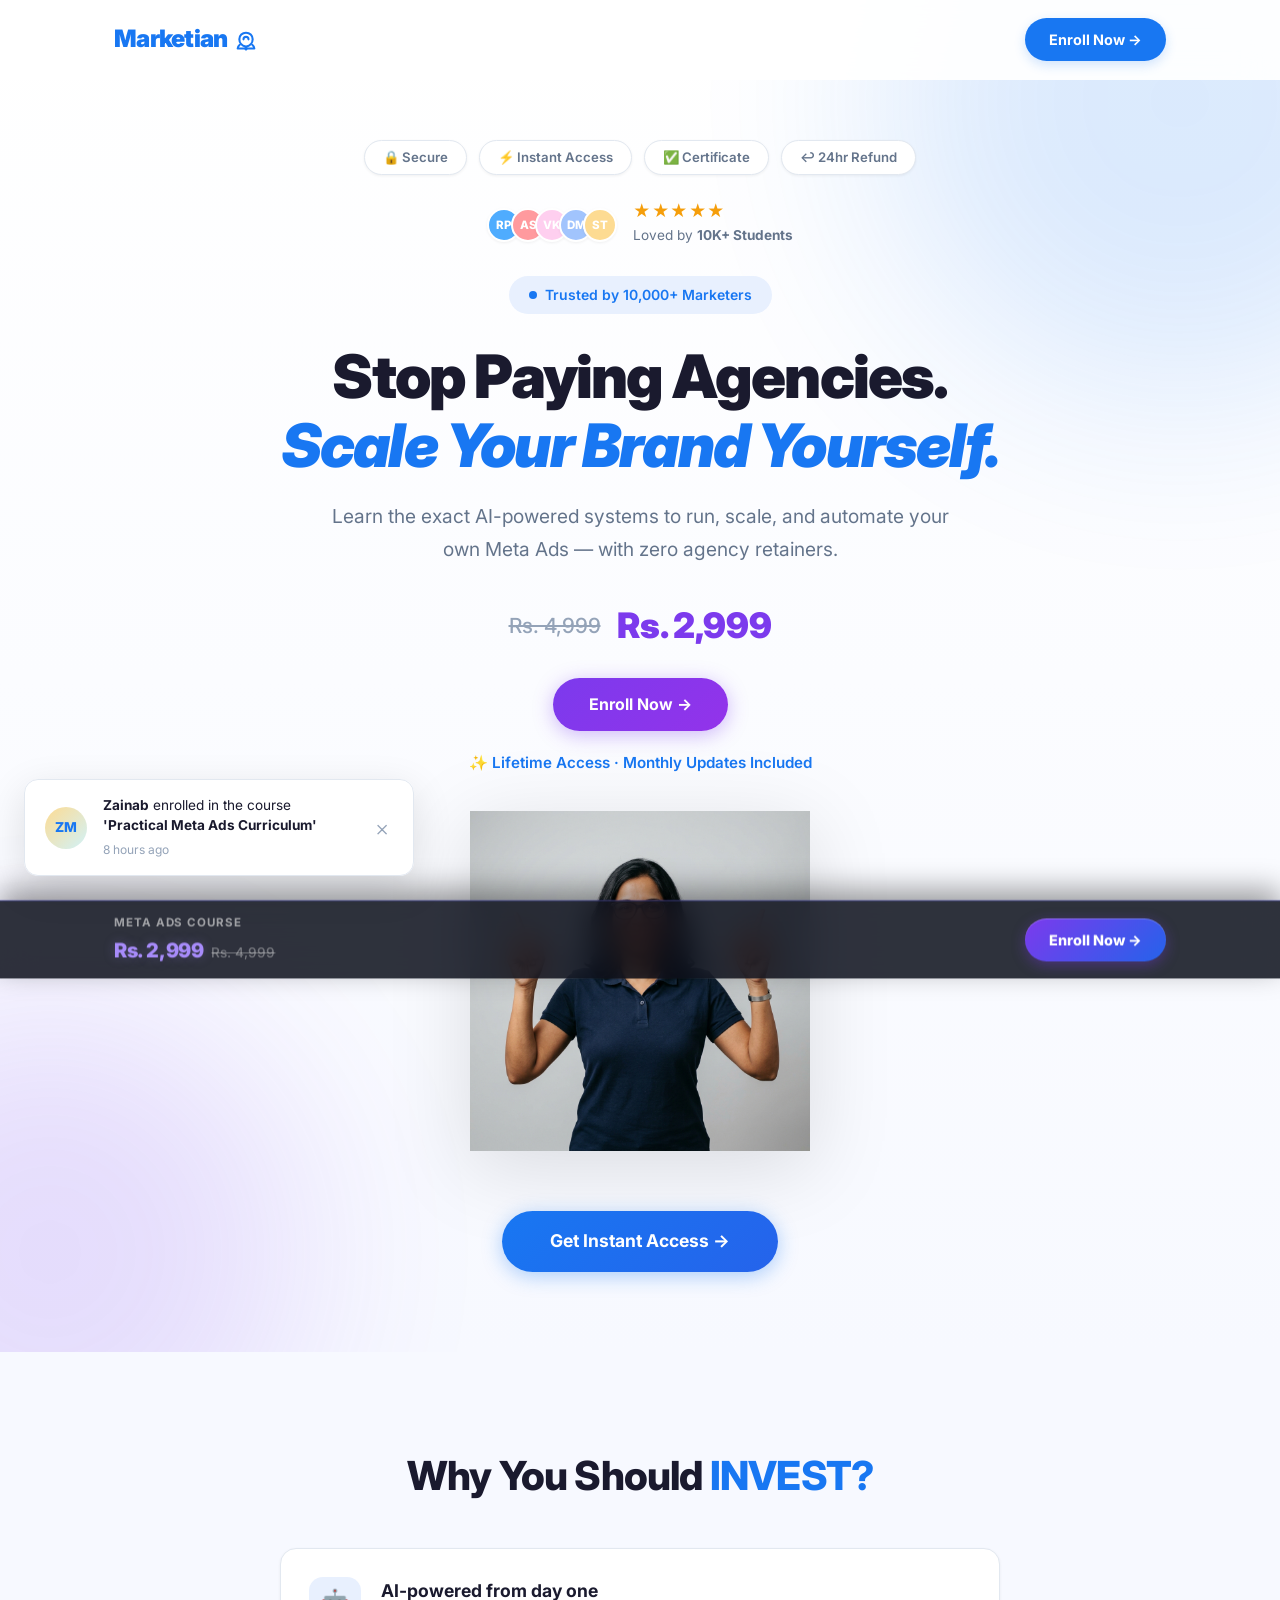
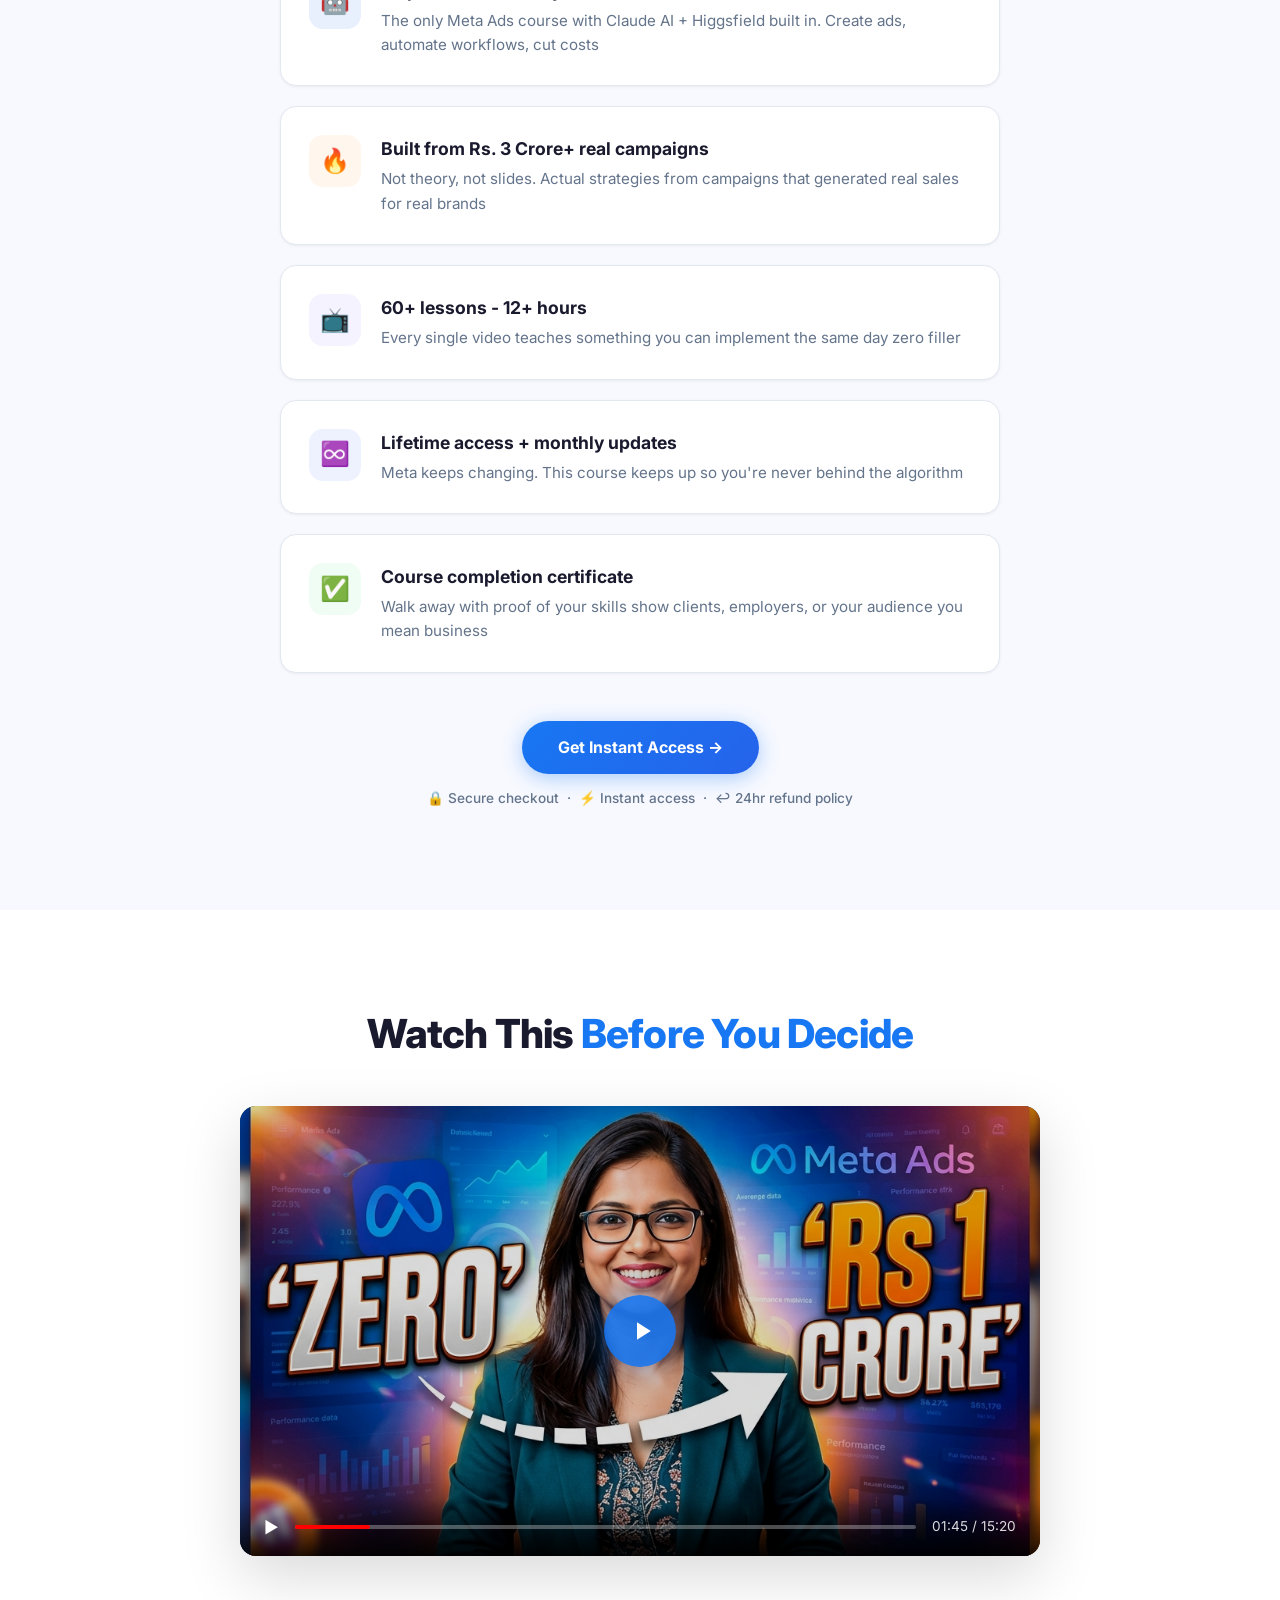
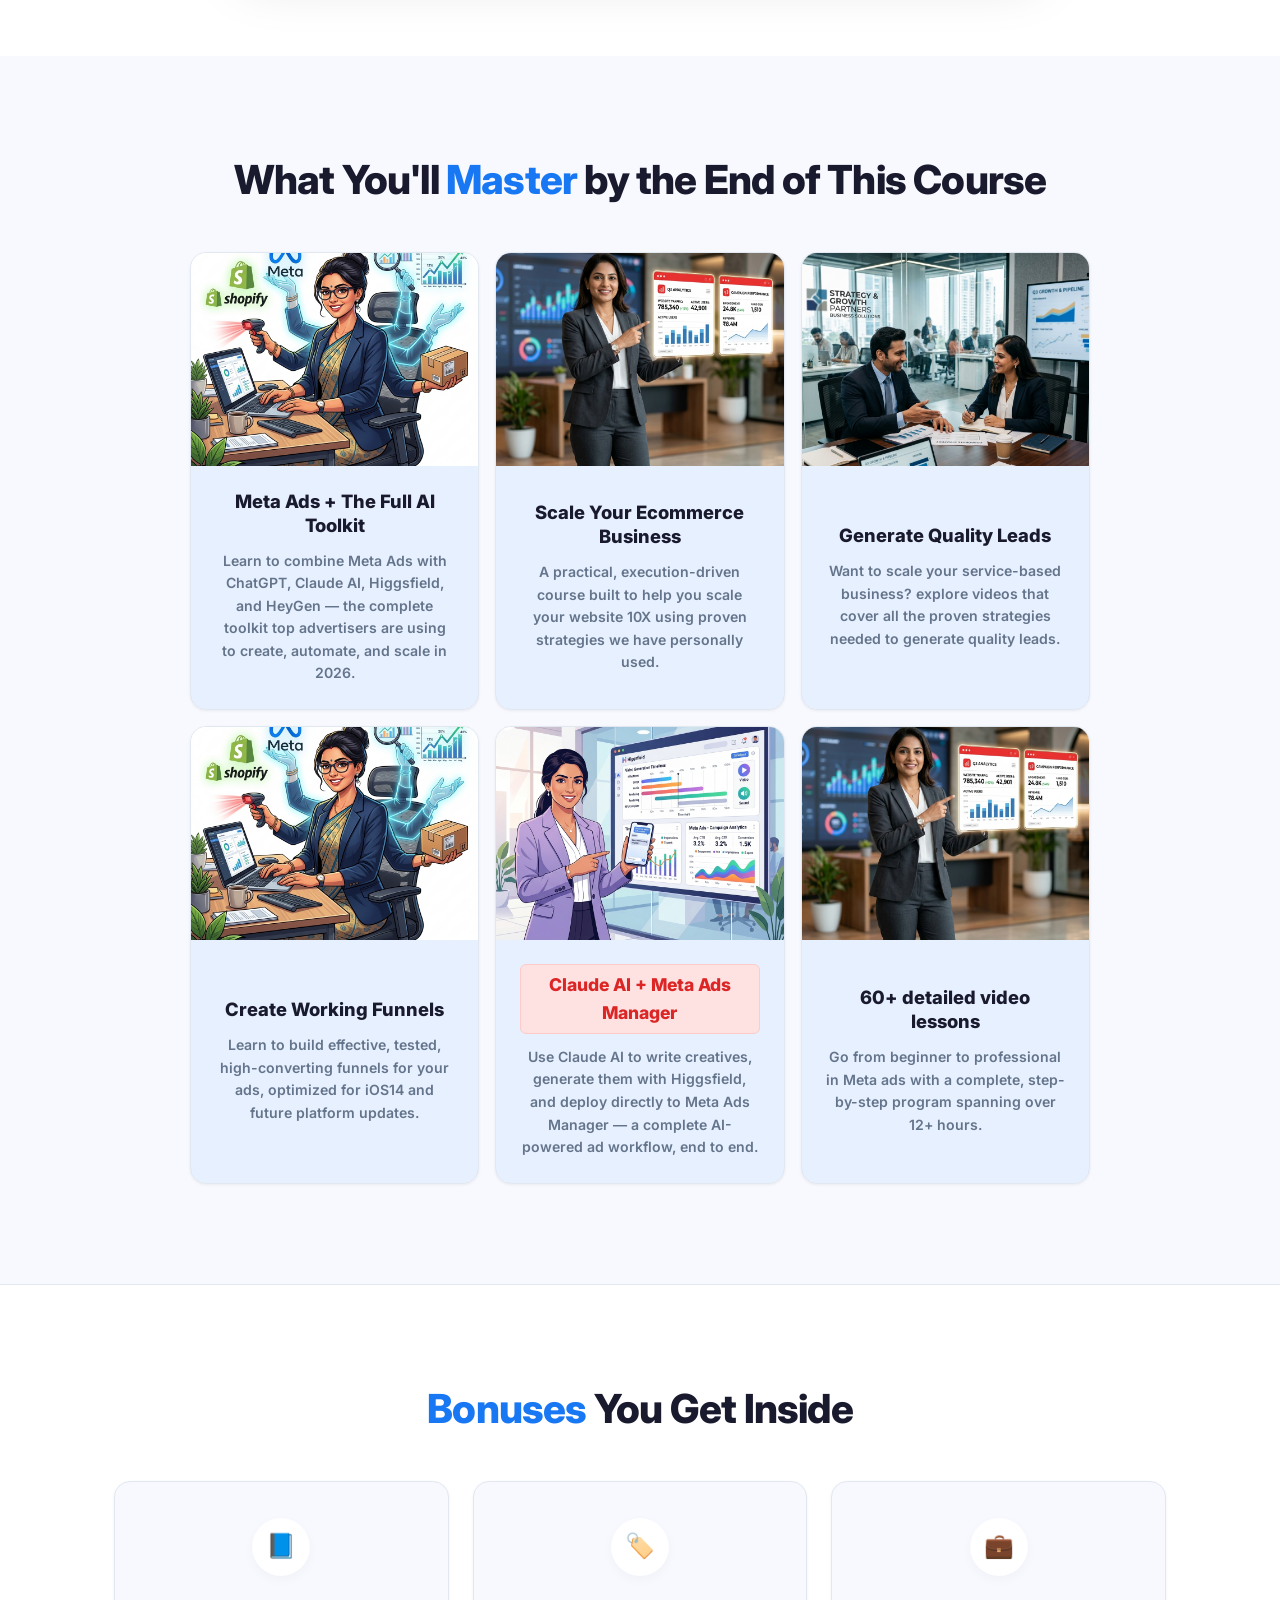
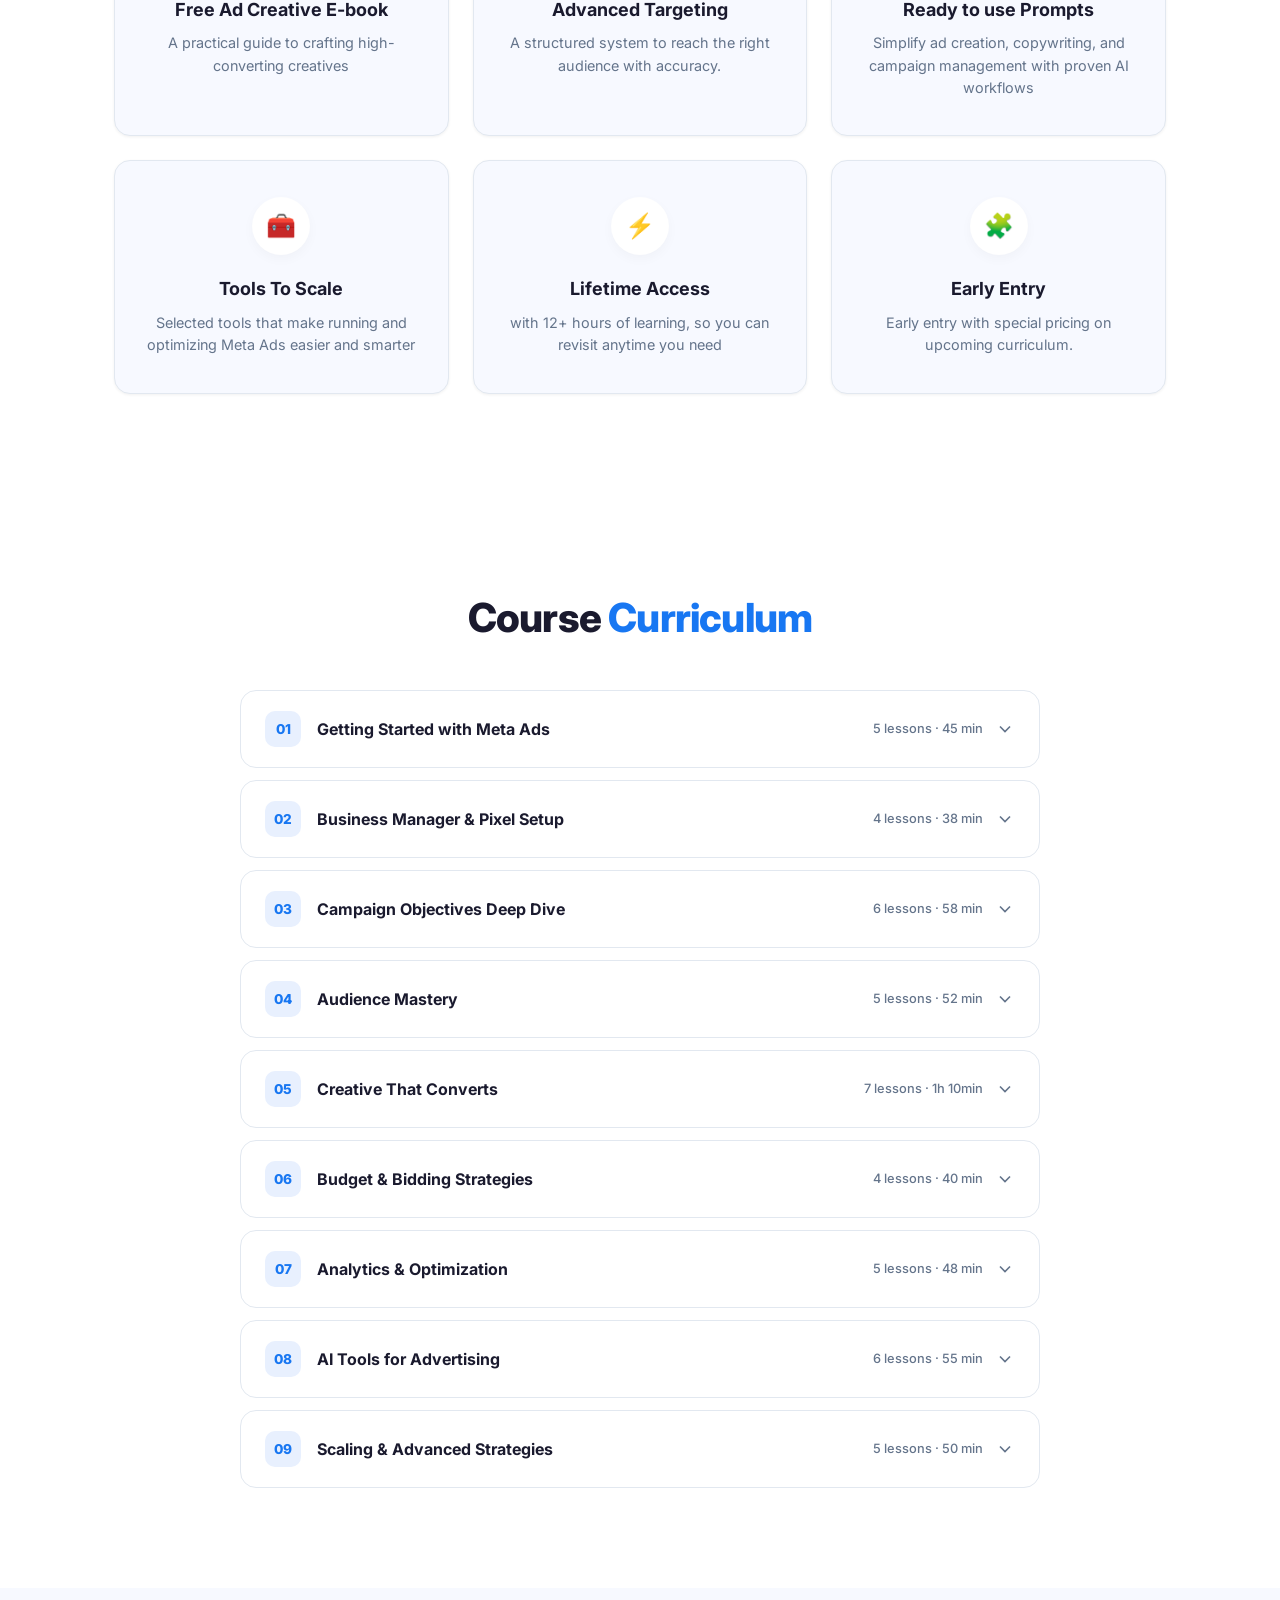
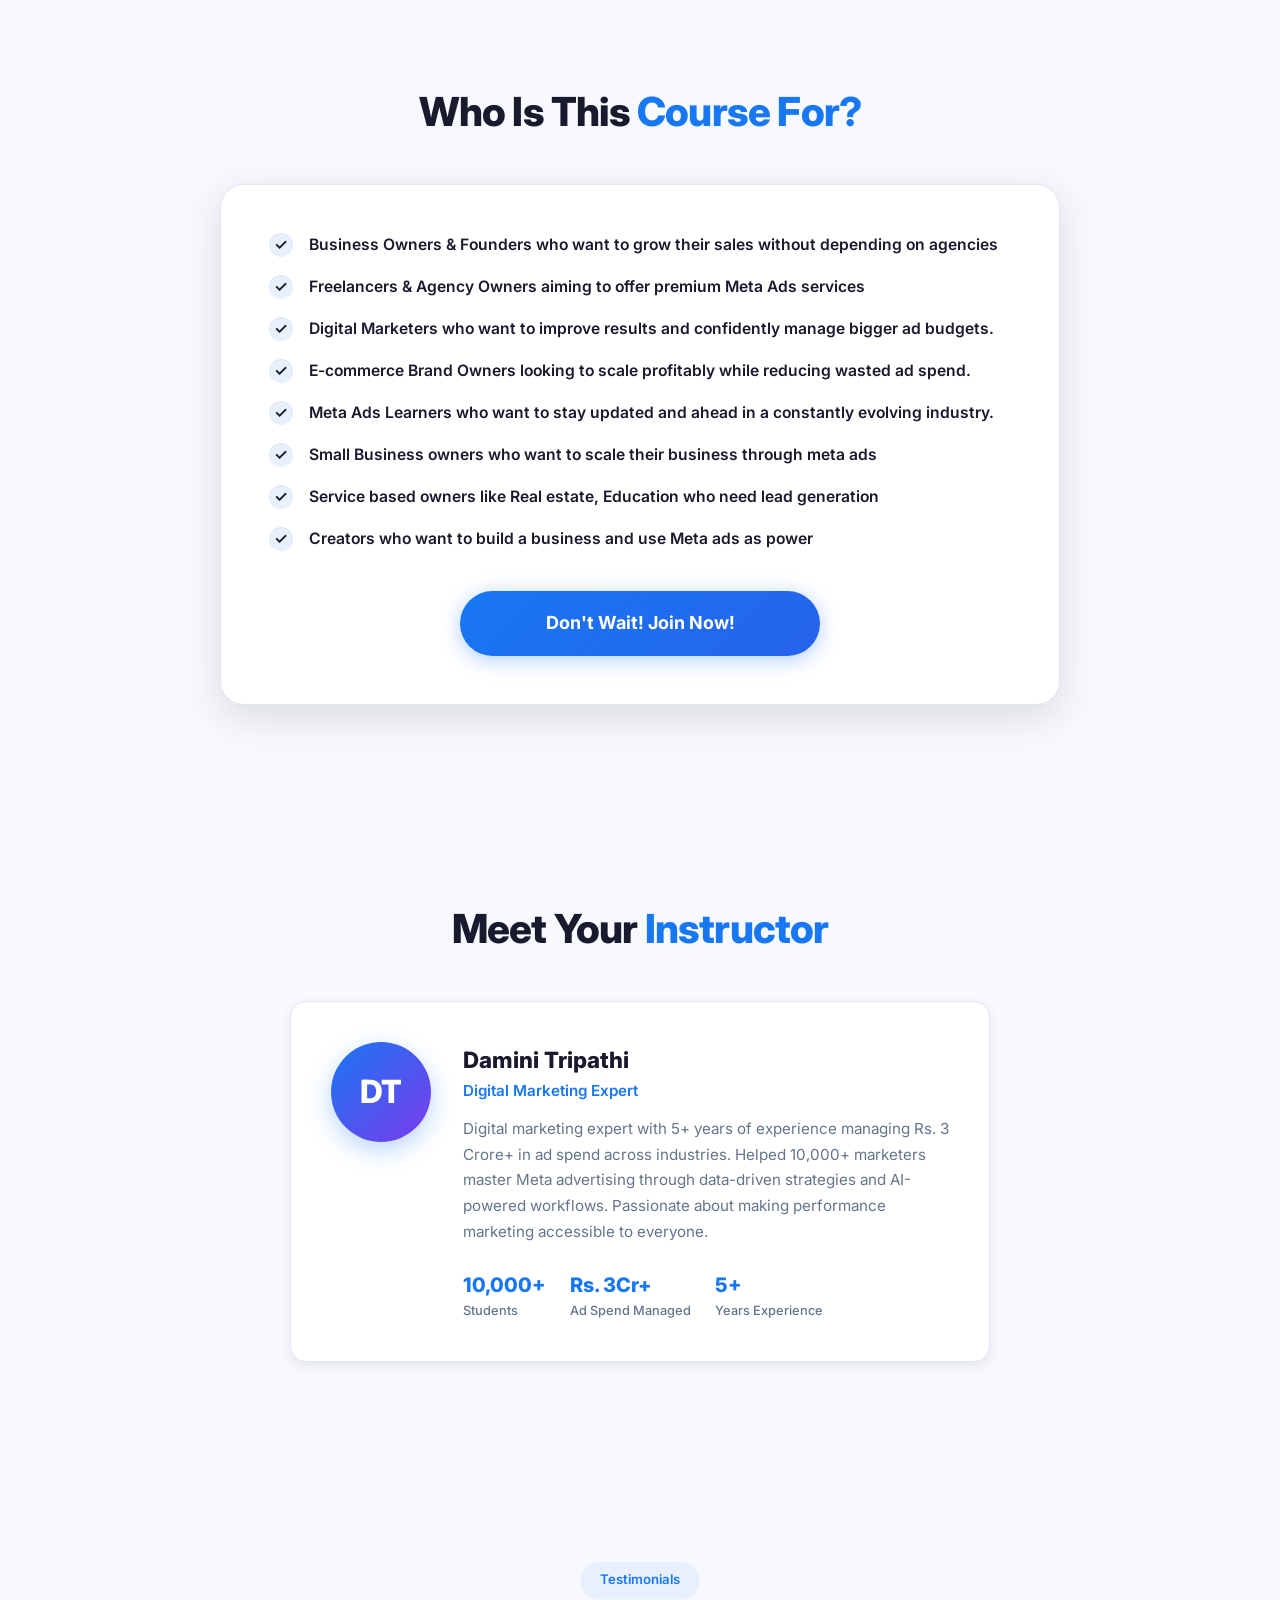
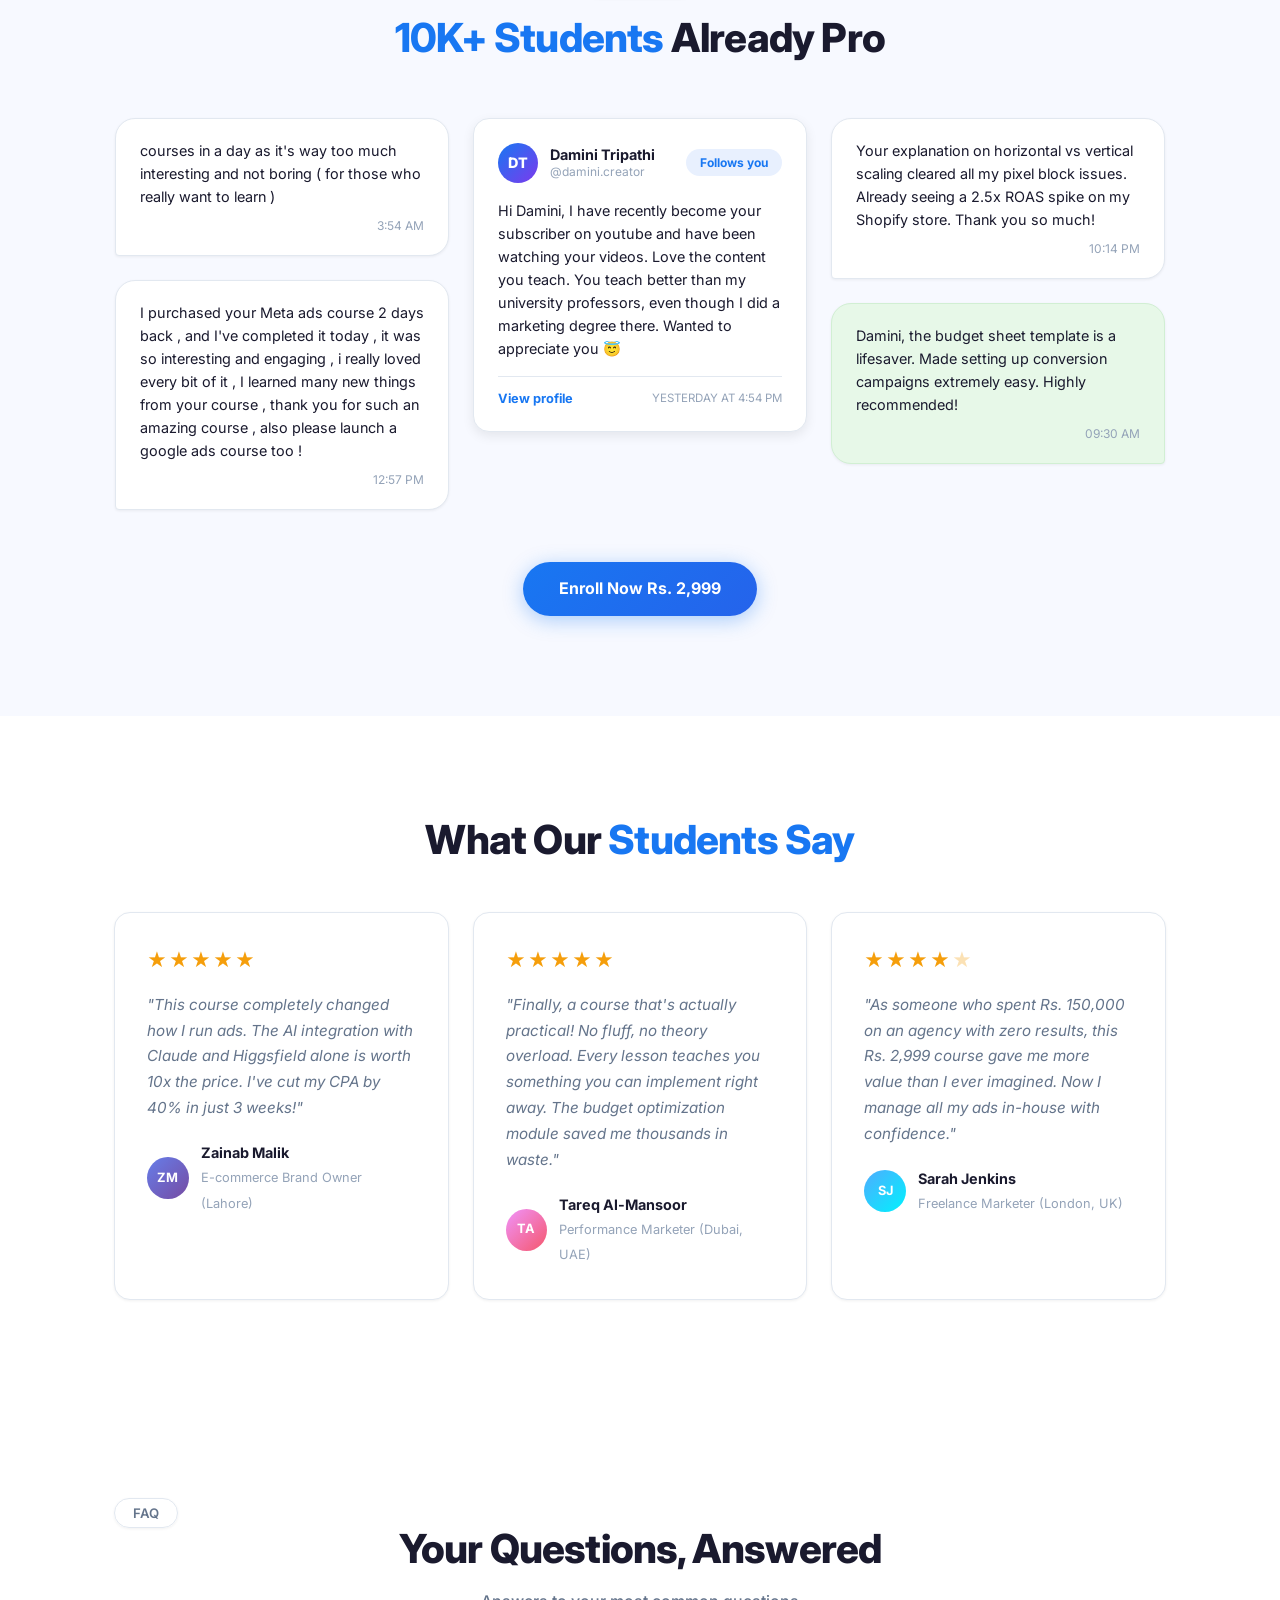
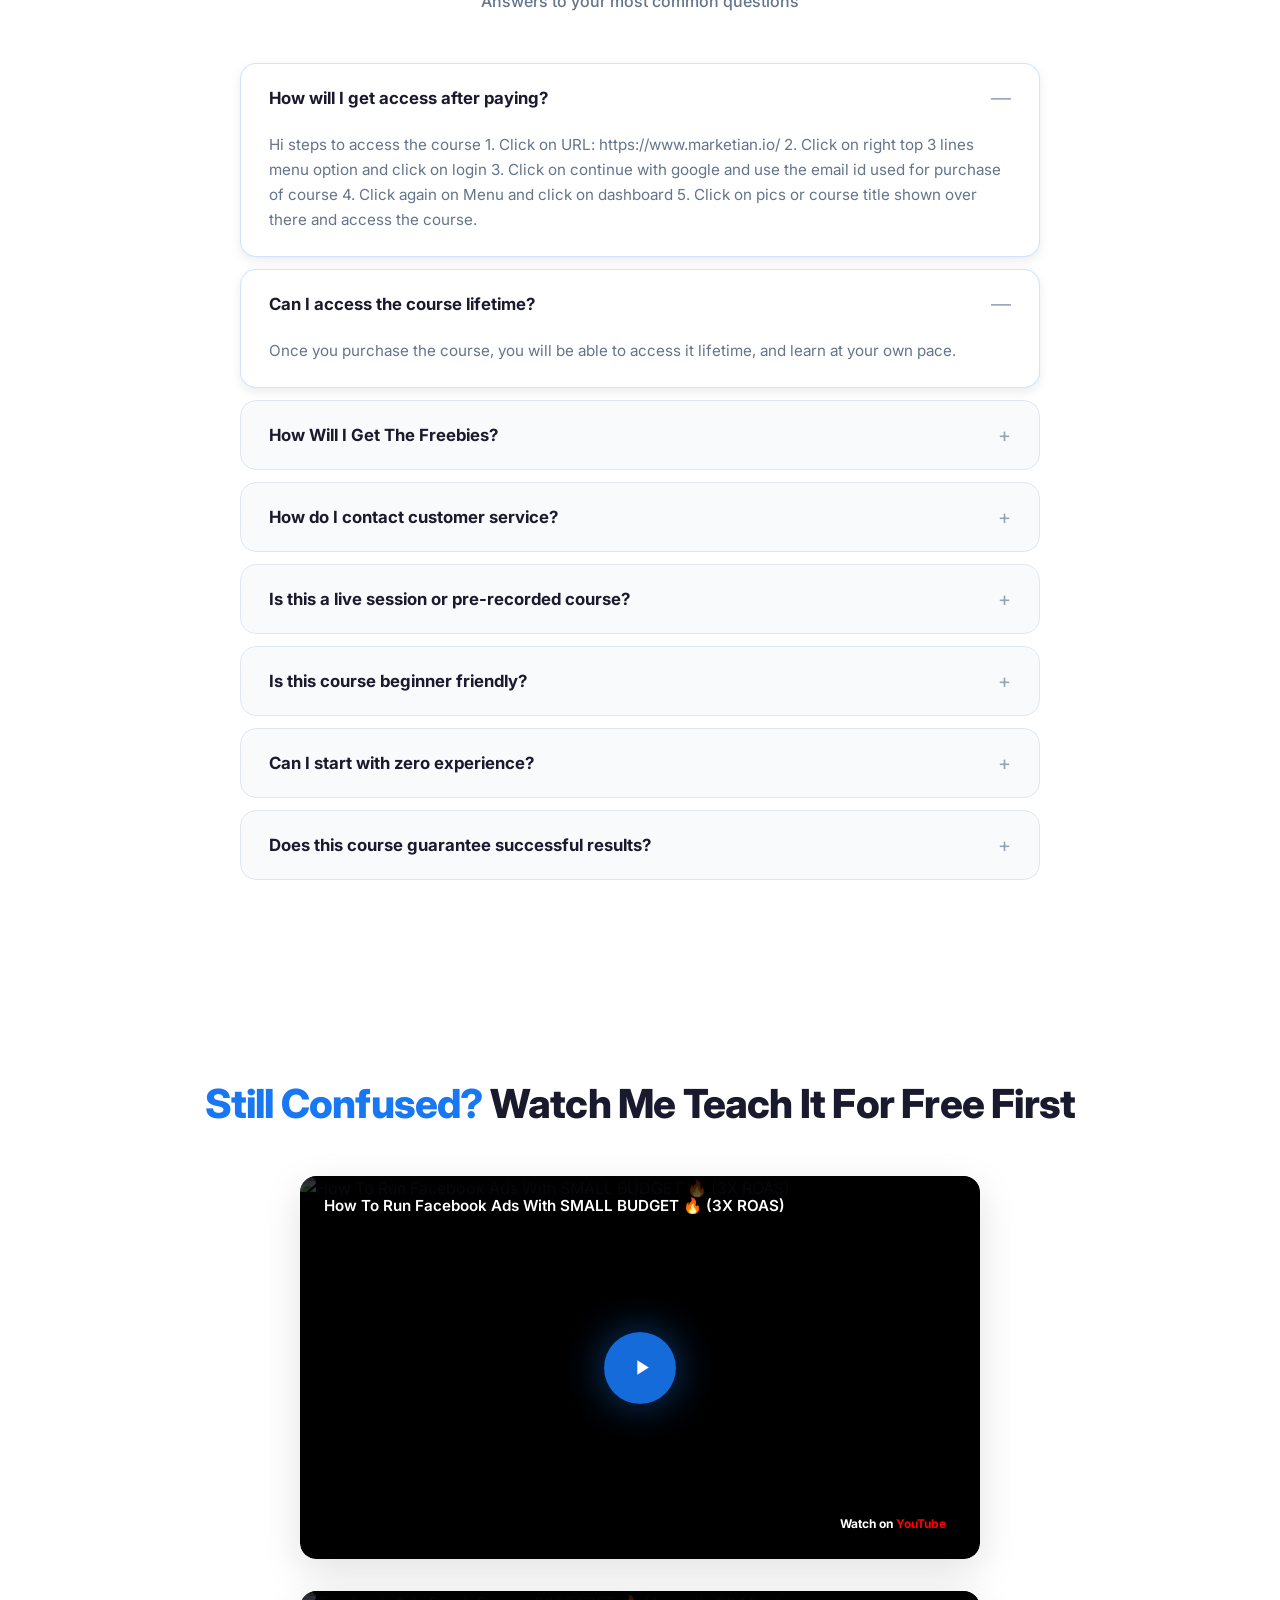
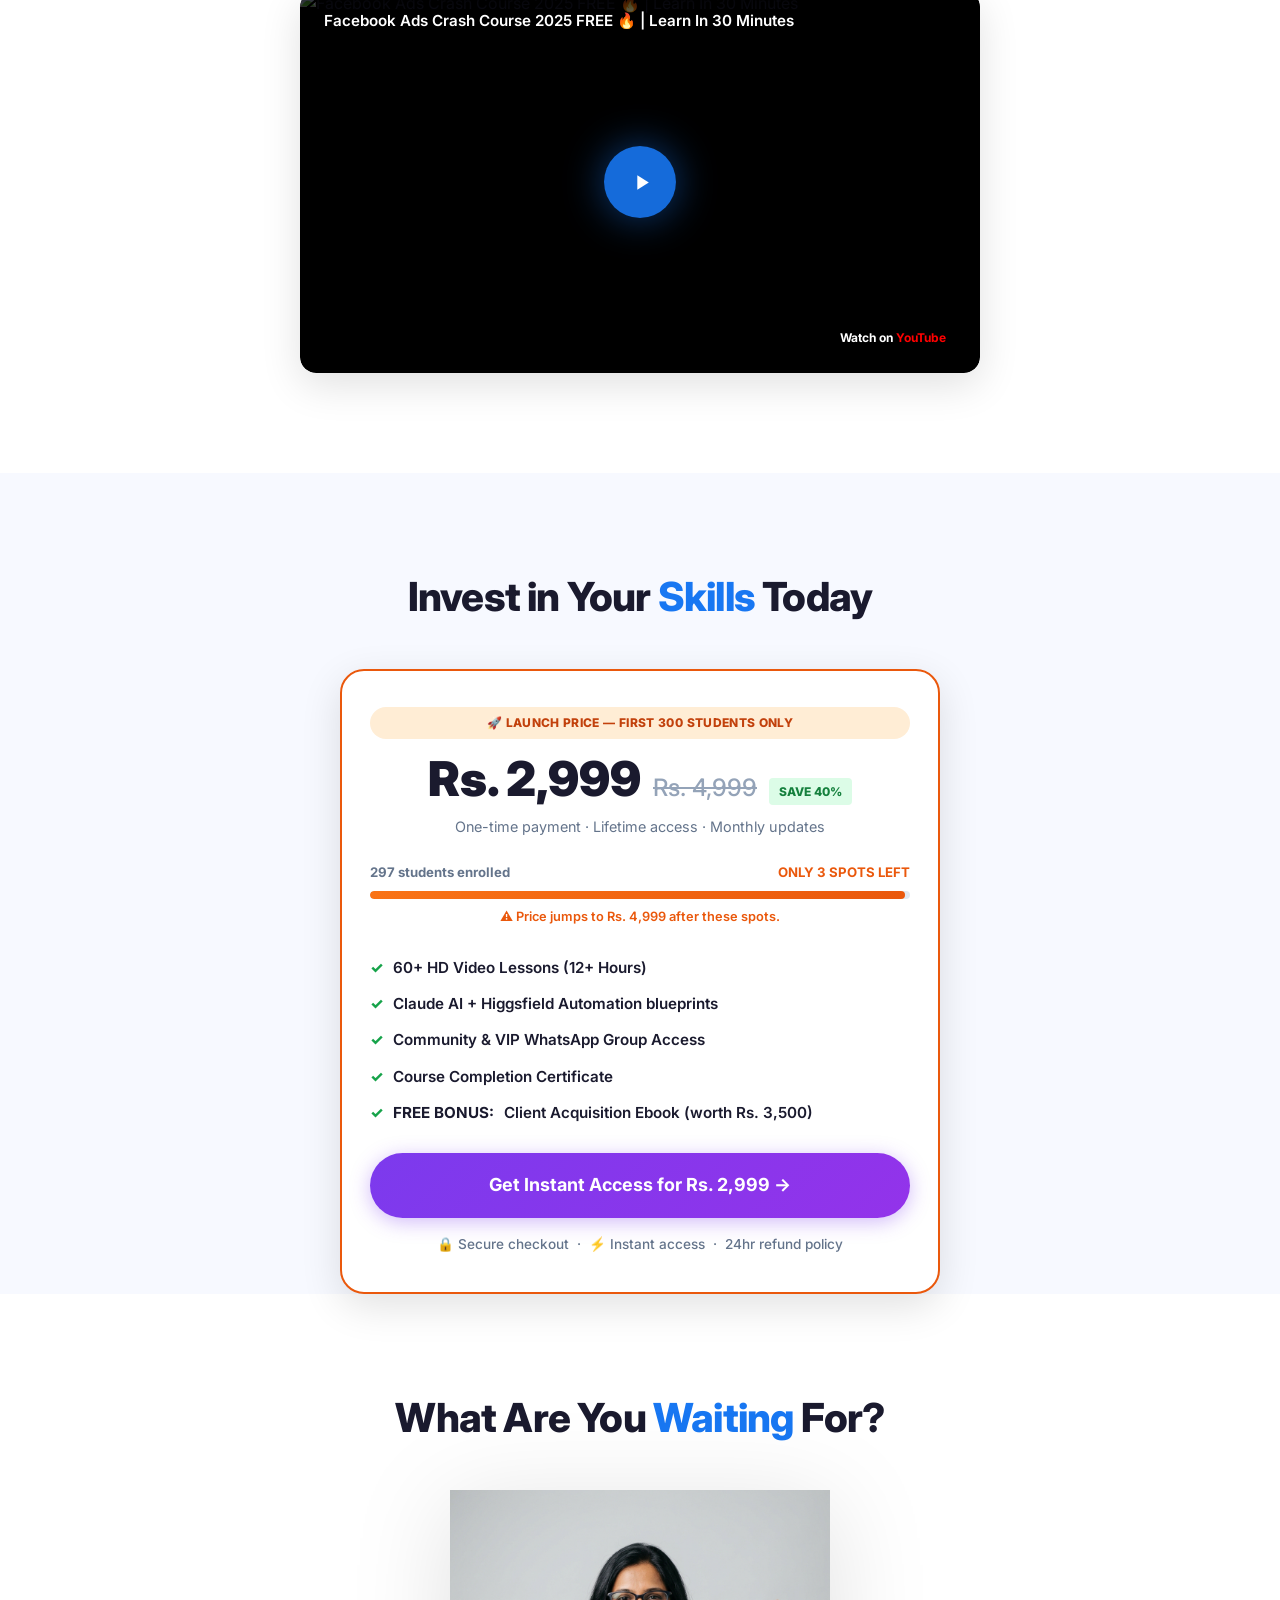
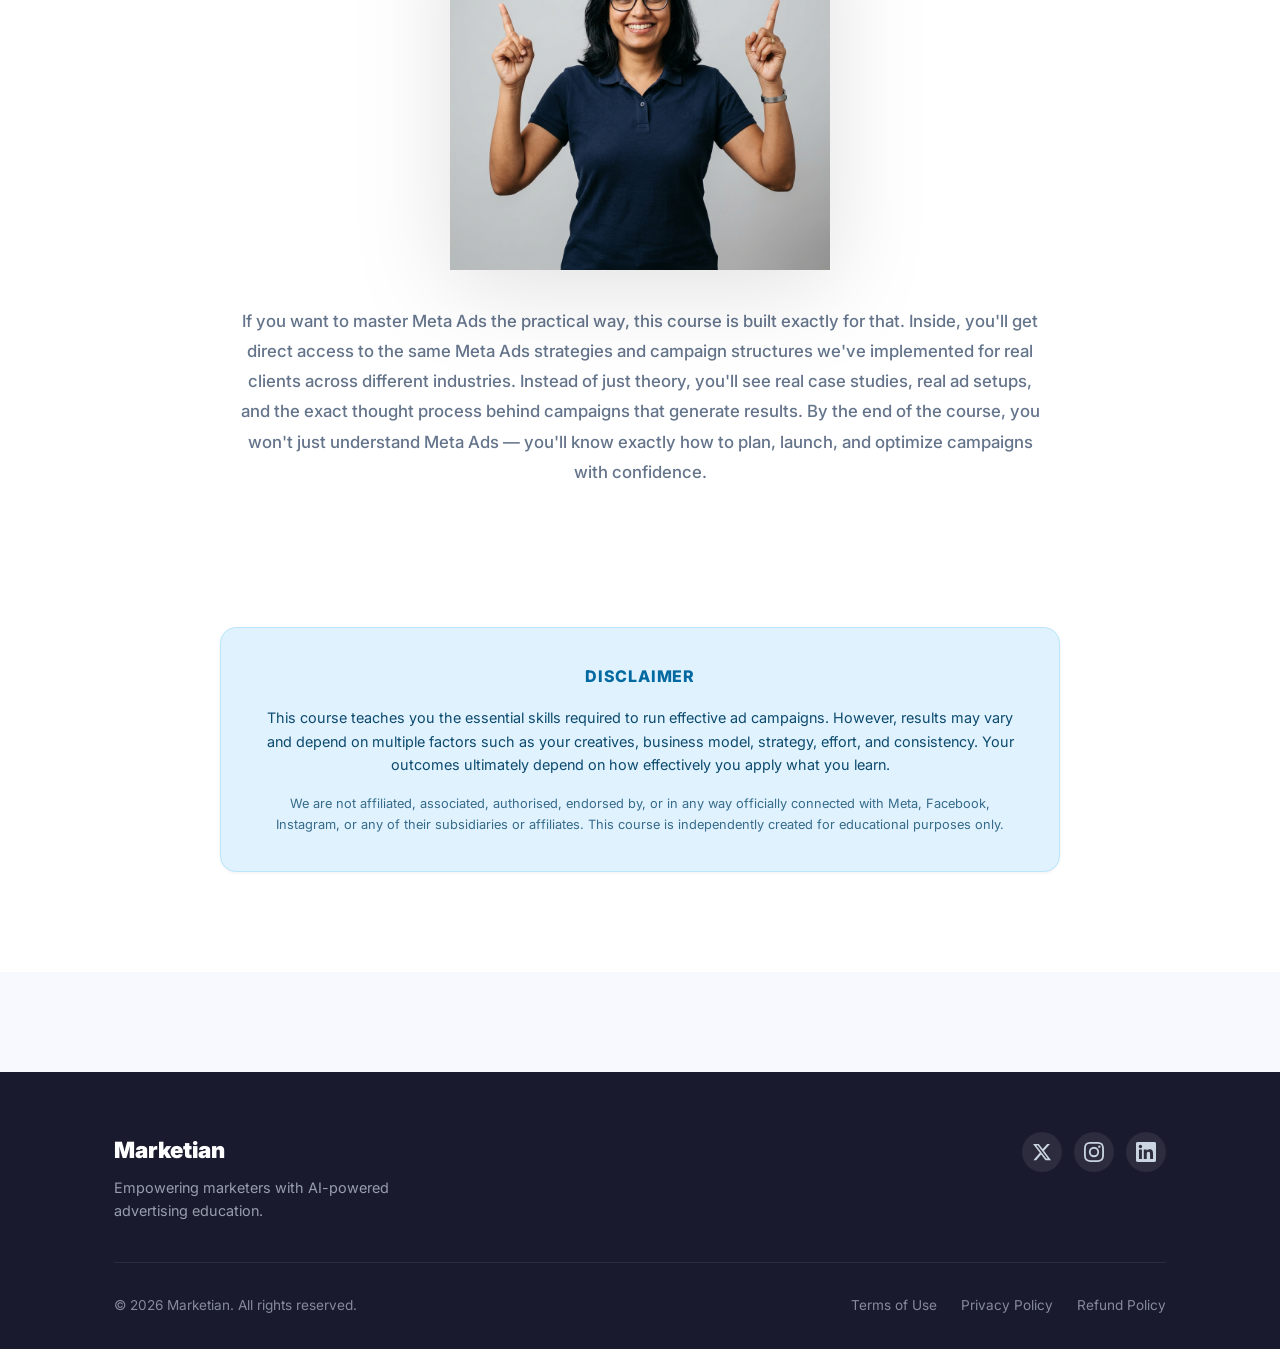
==== commit 08566bc8: "Optimize above the fold mobile layout and redesign premium bottom sticky banner" ====
--- a/index.html
+++ b/index.html
@@ -936,10 +936,14 @@
   <!-- ========== STICKY BOTTOM BANNER ========== -->
   <div class="sticky-banner" id="stickyBanner">
     <div class="container sticky-banner__inner">
-      <div class="sticky-banner__text">
-        <strong>Meta Ads Course</strong> &nbsp;·&nbsp; Monthly Updates &nbsp;·&nbsp; Lifetime Access
-      </div>
-      <a href="checkout.html" class="btn btn--purple btn--sm sticky-banner__cta">Enroll Now</a>
+      <div class="sticky-banner__info">
+        <span class="sticky-banner__title">Meta Ads Course</span>
+        <div class="sticky-banner__price-box">
+          <span class="sticky-banner__price-new">Rs. 2,999</span>
+          <span class="sticky-banner__price-old">Rs. 4,999</span>
+        </div>
+      </div>
+      <a href="checkout.html" class="btn sticky-banner__cta">Enroll Now →</a>
     </div>
   </div>
 
--- a/styles.css
+++ b/styles.css
@@ -2637,11 +2637,14 @@
   bottom: 0;
   left: 0;
   right: 0;
-  background: linear-gradient(90deg, var(--color-primary) 0%, #2563eb 100%);
+  background: rgba(11, 15, 26, 0.85); /* Premium obsidian-dark background */
+  backdrop-filter: blur(16px) saturate(180%);
+  -webkit-backdrop-filter: blur(16px) saturate(180%);
   color: #fff;
-  padding: 14px 0;
+  padding: 12px 0;
   z-index: 9998;
-  box-shadow: 0 -4px 20px rgba(0, 0, 0, 0.1);
+  border-top: 1px solid rgba(99, 102, 241, 0.28); /* Cyberpunk glowing top edge */
+  box-shadow: 0 -10px 30px rgba(0, 0, 0, 0.4), 0 -1px 0 rgba(99, 102, 241, 0.2);
   transform: translateY(100%);
   transition: transform 0.4s cubic-bezier(0.16, 1, 0.3, 1);
 }
@@ -2653,26 +2656,51 @@
   align-items: center;
   justify-content: space-between;
 }
-.sticky-banner__text {
-  font-size: 0.95rem;
-  font-weight: 600;
-  letter-spacing: 0.01em;
+.sticky-banner__info {
+  display: flex;
+  flex-direction: column;
+  gap: 3px;
+  text-align: left;
+}
+.sticky-banner__title {
+  font-size: 0.72rem;
+  text-transform: uppercase;
+  letter-spacing: 0.08em;
+  color: rgba(255, 255, 255, 0.55);
+  font-weight: 700;
+}
+.sticky-banner__price-box {
+  display: flex;
+  align-items: baseline;
+  gap: 8px;
+}
+.sticky-banner__price-new {
+  font-size: 1.25rem;
+  font-weight: 850;
+  color: #a78bfa; /* Vibrant soft purple accent */
+  text-shadow: 0 0 12px rgba(167, 139, 250, 0.25);
+  letter-spacing: -0.02em;
+}
+.sticky-banner__price-old {
+  font-size: 0.85rem;
+  color: rgba(255, 255, 255, 0.35);
+  text-decoration: line-through;
+  font-weight: 500;
 }
 .sticky-banner__cta {
-  padding: 8px 24px;
-  font-size: 0.85rem;
-  font-weight: 700;
-  background: #fff;
-  color: var(--color-primary) !important;
+  padding: 10px 24px;
+  font-size: 0.9rem;
+  font-weight: 800;
+  background: linear-gradient(135deg, #7c3aed 0%, #2563eb 100%);
+  color: #fff !important;
   border-radius: var(--radius-pill);
-  box-shadow: 0 2px 8px rgba(0, 0, 0, 0.1);
+  box-shadow: 0 4px 14px rgba(124, 58, 237, 0.35), inset 0 1px 0 rgba(255, 255, 255, 0.2);
   transition: all var(--transition-fast);
 }
 .sticky-banner__cta:hover {
-  background: var(--color-primary-light);
-  color: var(--color-primary-dark) !important;
-  transform: translateY(-1px);
-  box-shadow: 0 4px 12px rgba(0, 0, 0, 0.15);
+  transform: translateY(-2px);
+  box-shadow: 0 6px 20px rgba(124, 58, 237, 0.5), inset 0 1px 0 rgba(255, 255, 255, 0.2);
+  filter: brightness(1.1);
 }
 
 /* ---------- Responsive Additions ---------- */
@@ -2695,12 +2723,10 @@
     padding: 24px 20px;
   }
   .sticky-banner__inner {
-    flex-direction: column;
-    gap: 10px;
-    text-align: center;
-  }
-  .sticky-banner__text {
-    font-size: 0.85rem;
+    flex-direction: row;
+    justify-content: space-between;
+    align-items: center;
+    gap: 12px;
   }
 }
 
@@ -2726,11 +2752,48 @@
     font-size: 1.05rem;
   }
 
-  /* Hero Rating Section stacking */
+  /* Above-the-fold Hero Optimizations */
+  .hero {
+    padding-top: calc(var(--header-height) + 12px) !important;
+    padding-bottom: 24px !important;
+  }
+  .hero__top-badges {
+    display: none !important;
+  }
+  .hero__badge {
+    display: none !important;
+  }
   .hero__rating-container {
-    flex-direction: column;
-    gap: 8px;
-    text-align: center;
+    flex-direction: row !important;
+    justify-content: center !important;
+    align-items: center !important;
+    gap: 12px !important;
+    text-align: left !important;
+    margin-bottom: 12px !important;
+  }
+  .hero__title {
+    font-size: 1.7rem !important;
+    margin-bottom: 10px !important;
+    line-height: 1.25 !important;
+  }
+  .hero__subtitle {
+    font-size: 0.875rem !important;
+    margin: 0 auto 16px !important;
+    line-height: 1.45 !important;
+  }
+  .hero__pricing {
+    margin-bottom: 16px !important;
+    gap: 12px !important;
+  }
+  .hero__price-new {
+    font-size: 1.85rem !important;
+  }
+  .hero__price-old {
+    font-size: 1.1rem !important;
+  }
+  .hero__lifetime {
+    margin-top: 10px !important;
+    font-size: 0.85rem !important;
   }
   
   /* Benefits Card Stacking */
@@ -2782,7 +2845,7 @@
   .sales-popup {
     left: 12px;
     right: 12px;
-    bottom: 100px; /* Above the sticky bottom banner */
+    bottom: 85px; /* Above the sticky bottom banner */
     max-width: none;
     border-radius: 12px;
     padding: 12px 16px;
@@ -2790,17 +2853,29 @@
   
   /* Sticky Bottom Banner compact layout */
   .sticky-banner {
-    padding: 10px 0;
+    padding: 8px 0;
   }
   .sticky-banner__inner {
-    gap: 6px;
-  }
-  .sticky-banner__text {
+    flex-direction: row;
+    justify-content: space-between;
+    align-items: center;
+    gap: 8px;
+  }
+  .sticky-banner__info {
+    gap: 1px;
+  }
+  .sticky-banner__title {
+    font-size: 0.65rem;
+    letter-spacing: 0.05em;
+  }
+  .sticky-banner__price-new {
+    font-size: 1.15rem;
+  }
+  .sticky-banner__price-old {
     font-size: 0.8rem;
-    line-height: 1.3;
   }
   .sticky-banner__cta {
-    padding: 6px 18px;
+    padding: 8px 16px;
     font-size: 0.8rem;
   }
 }
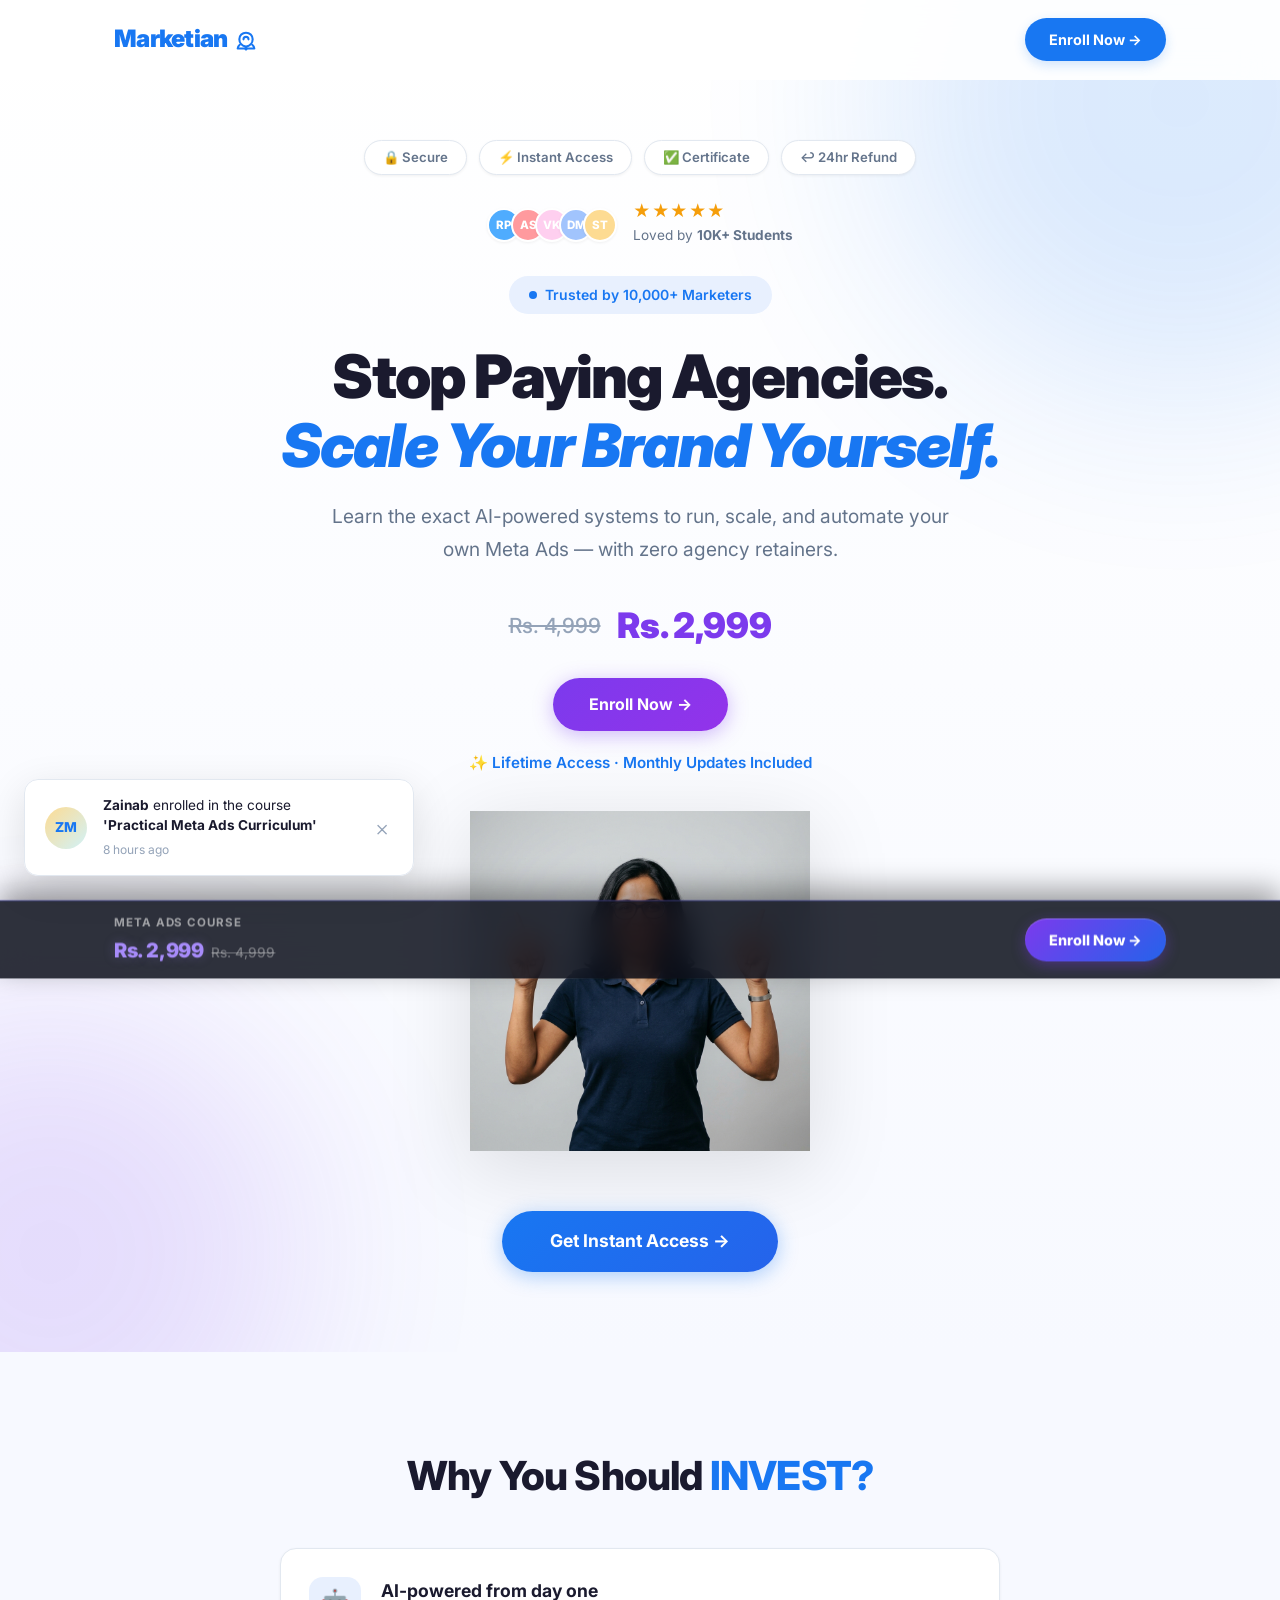
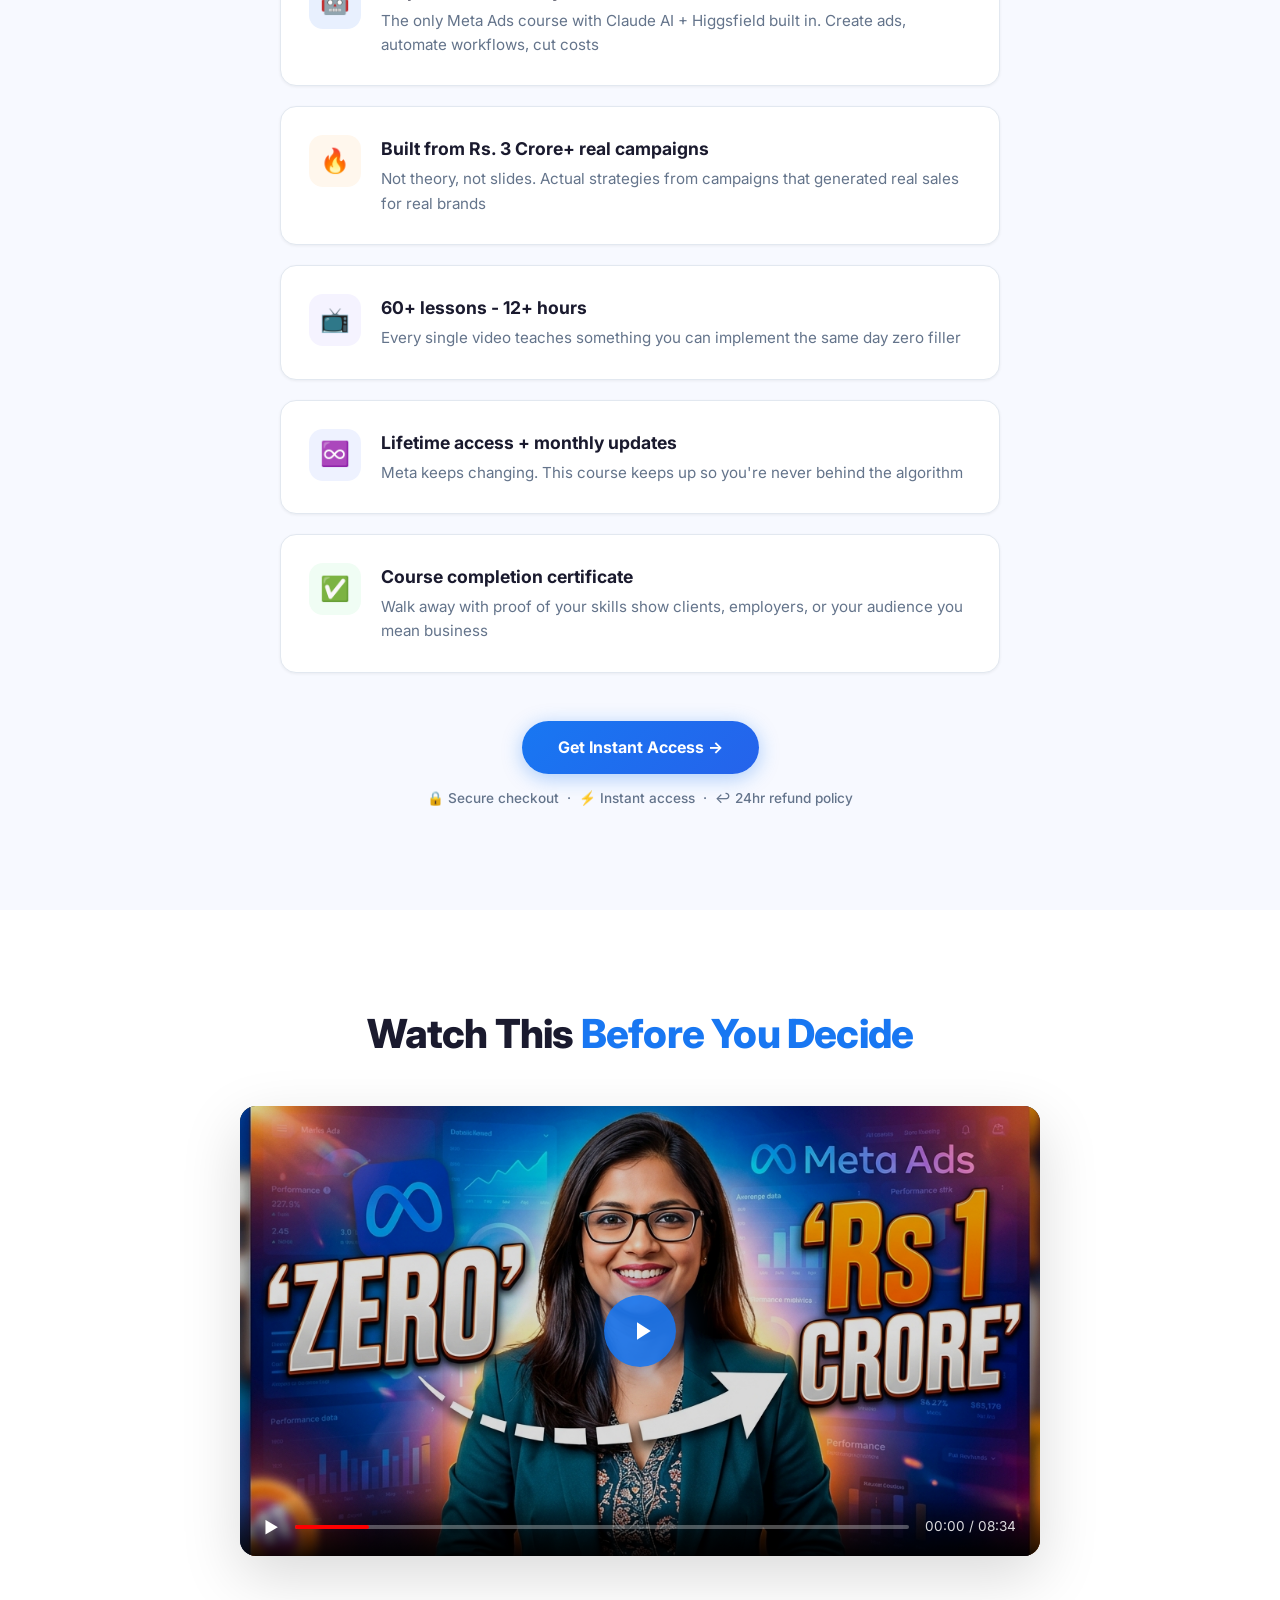
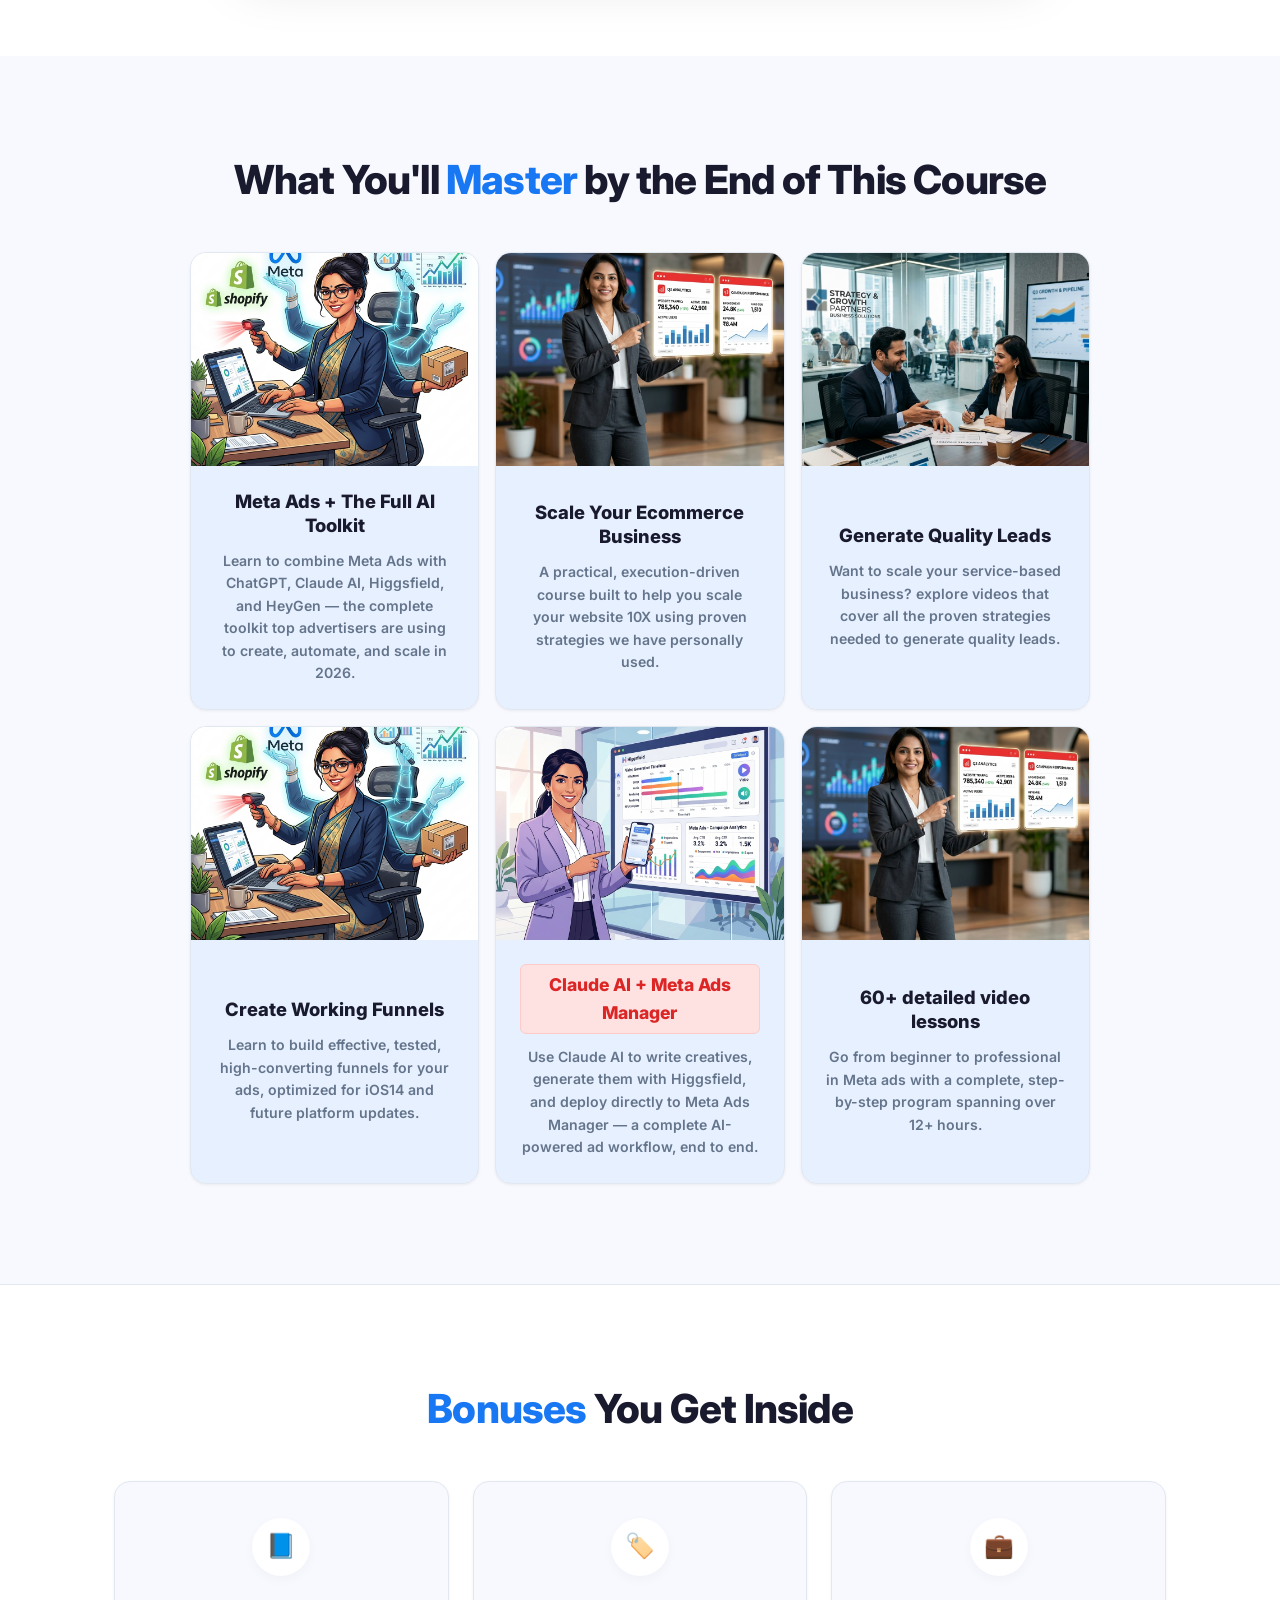
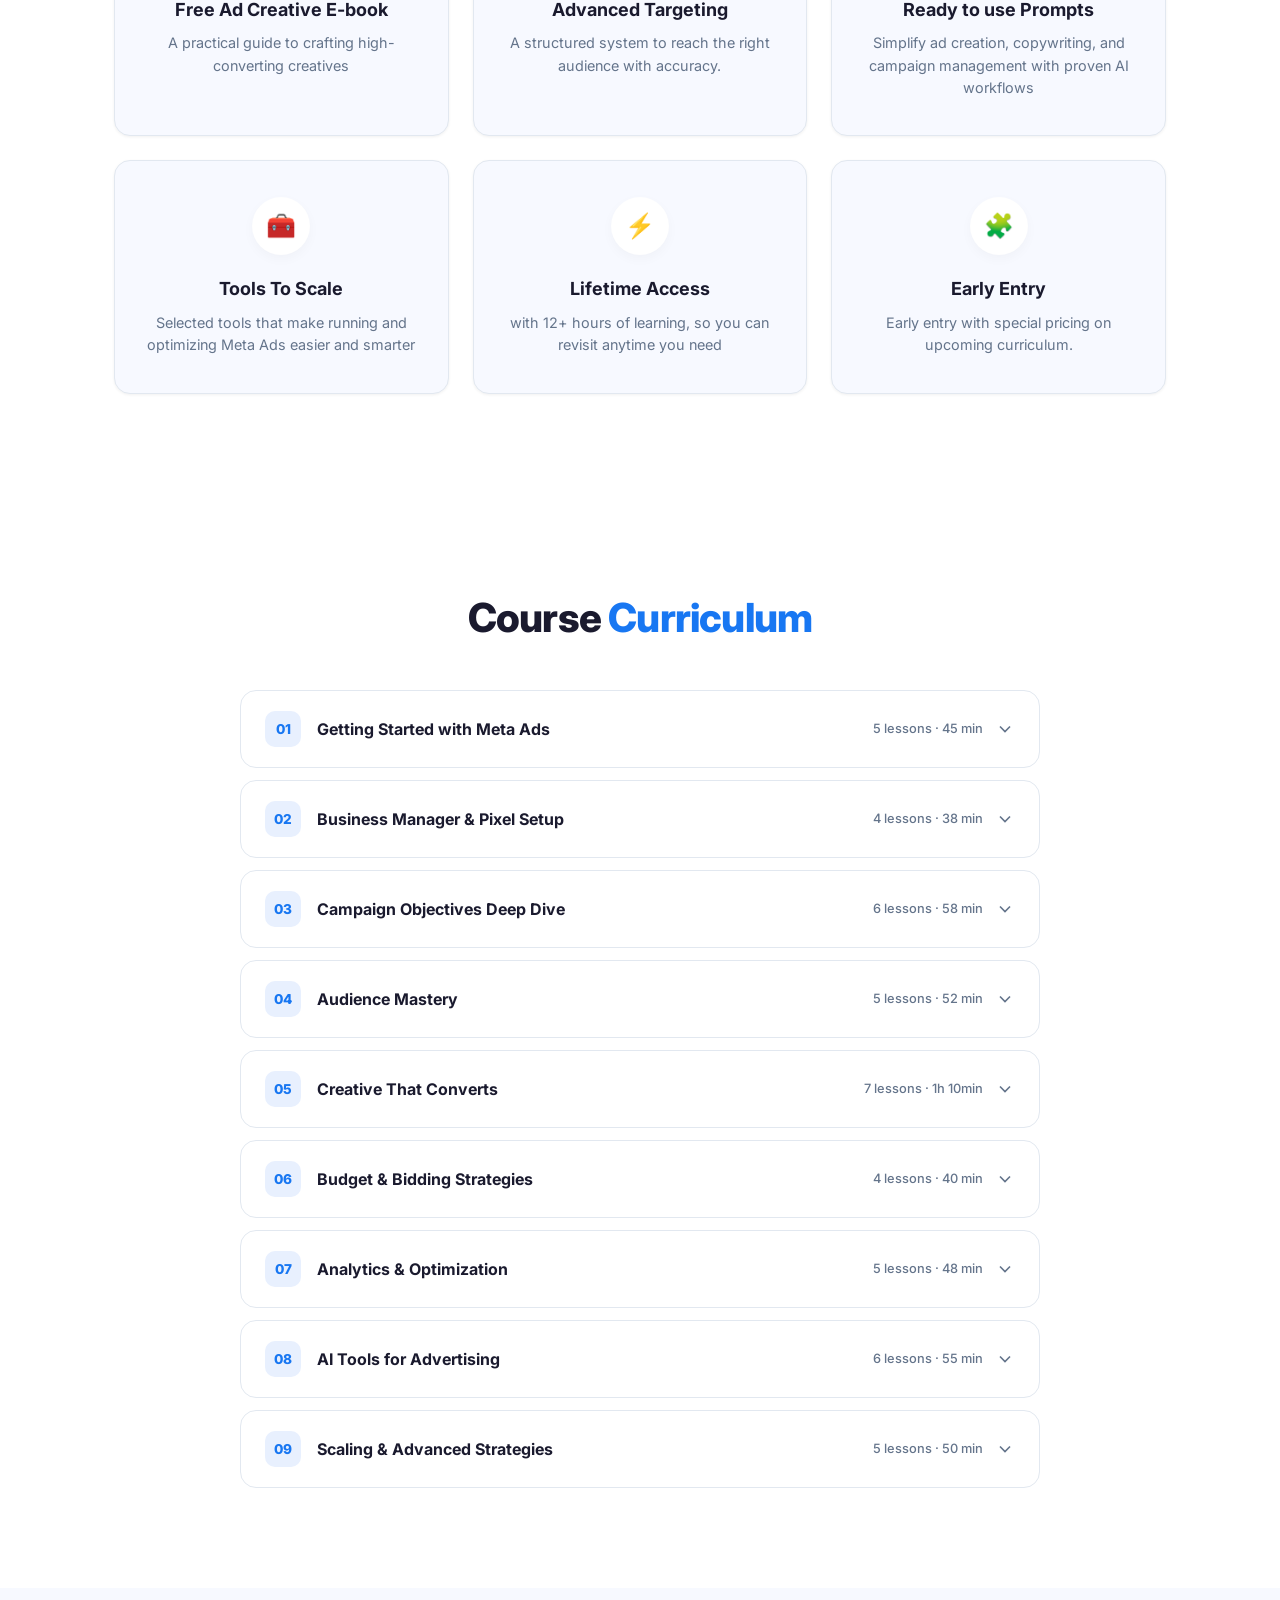
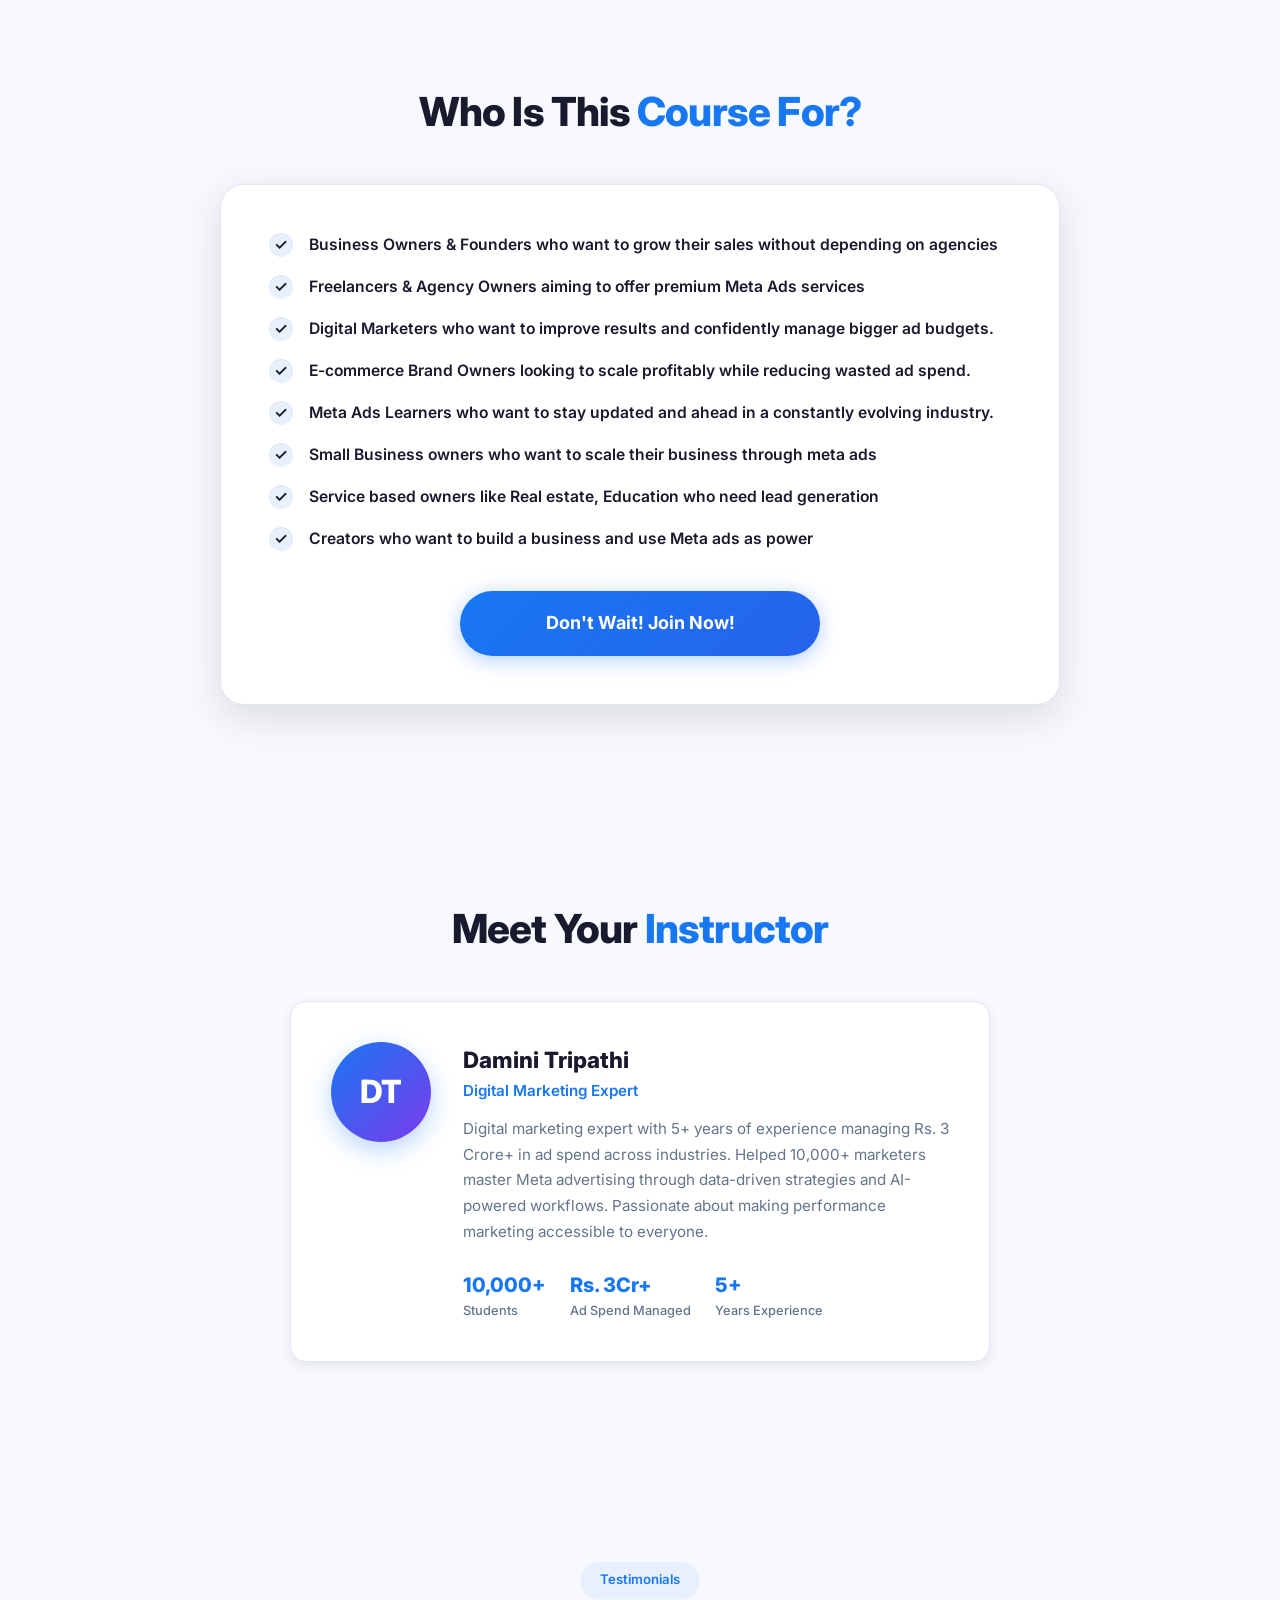
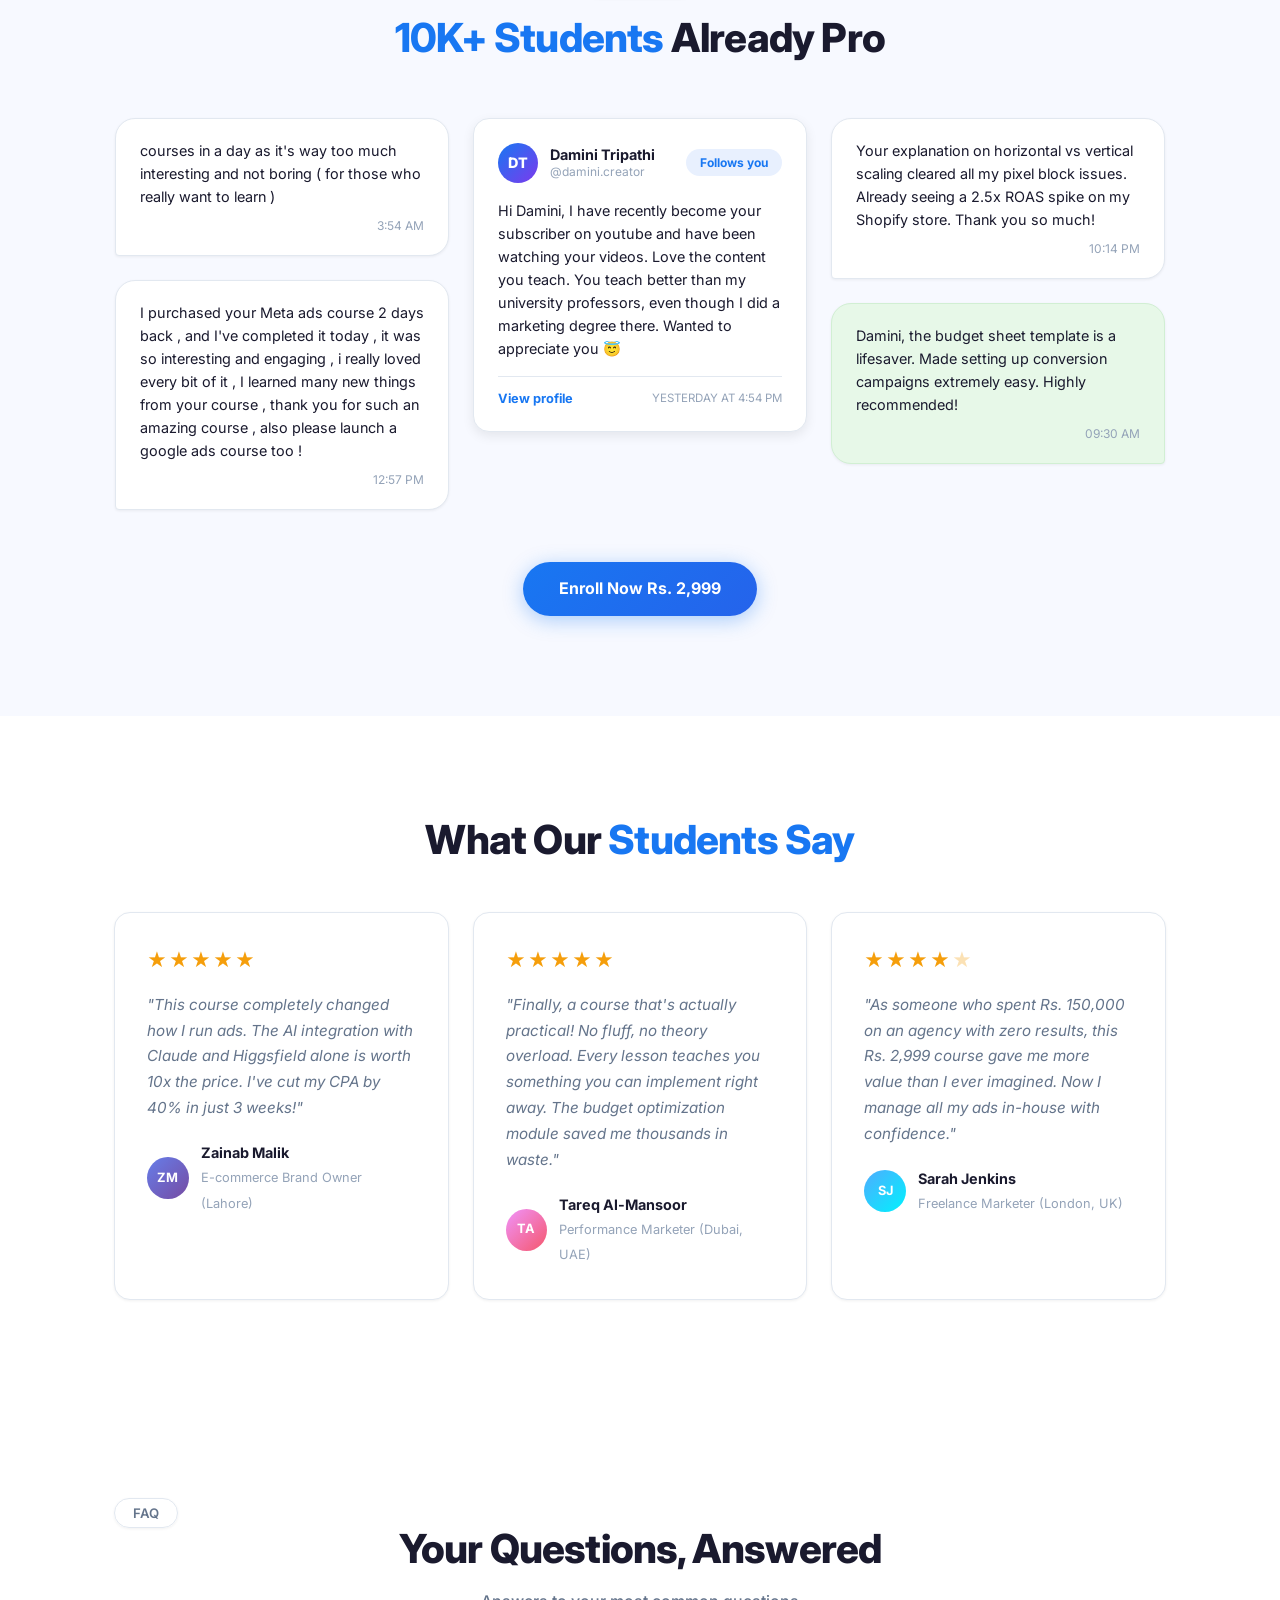
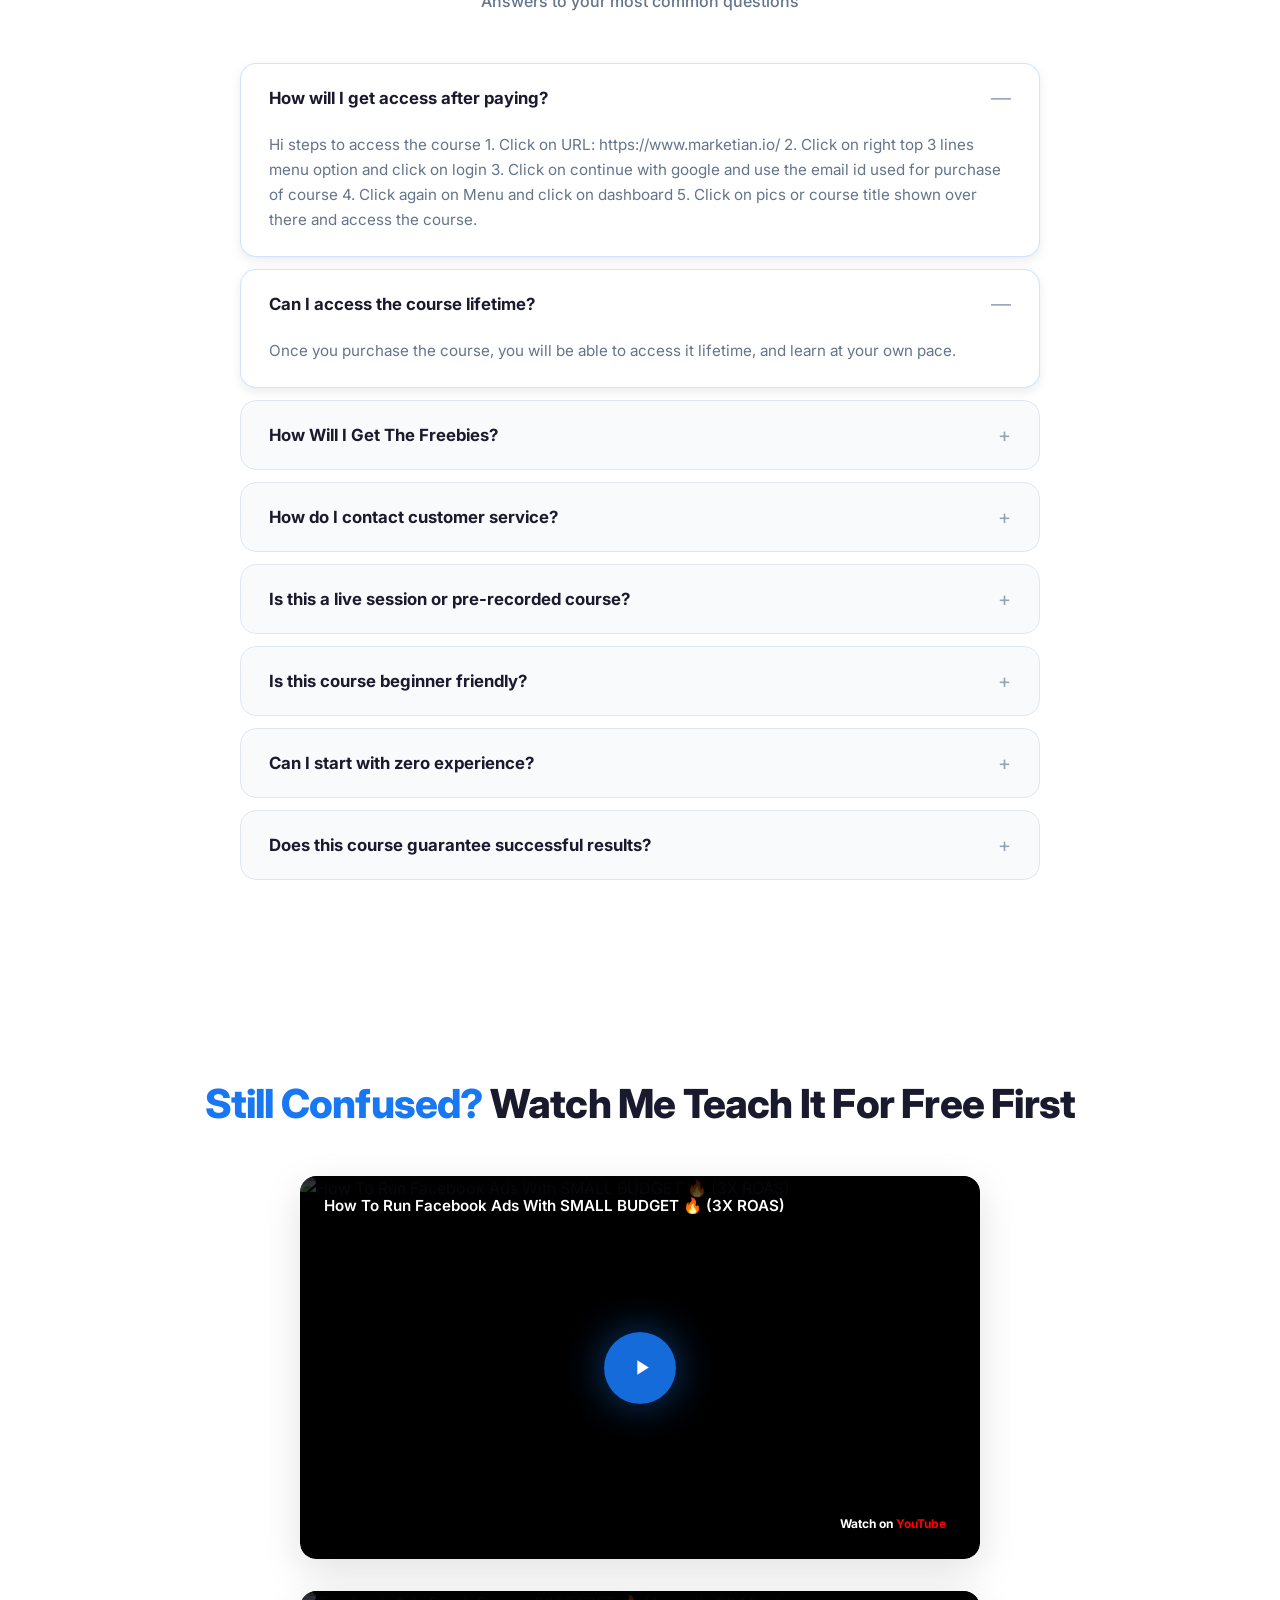
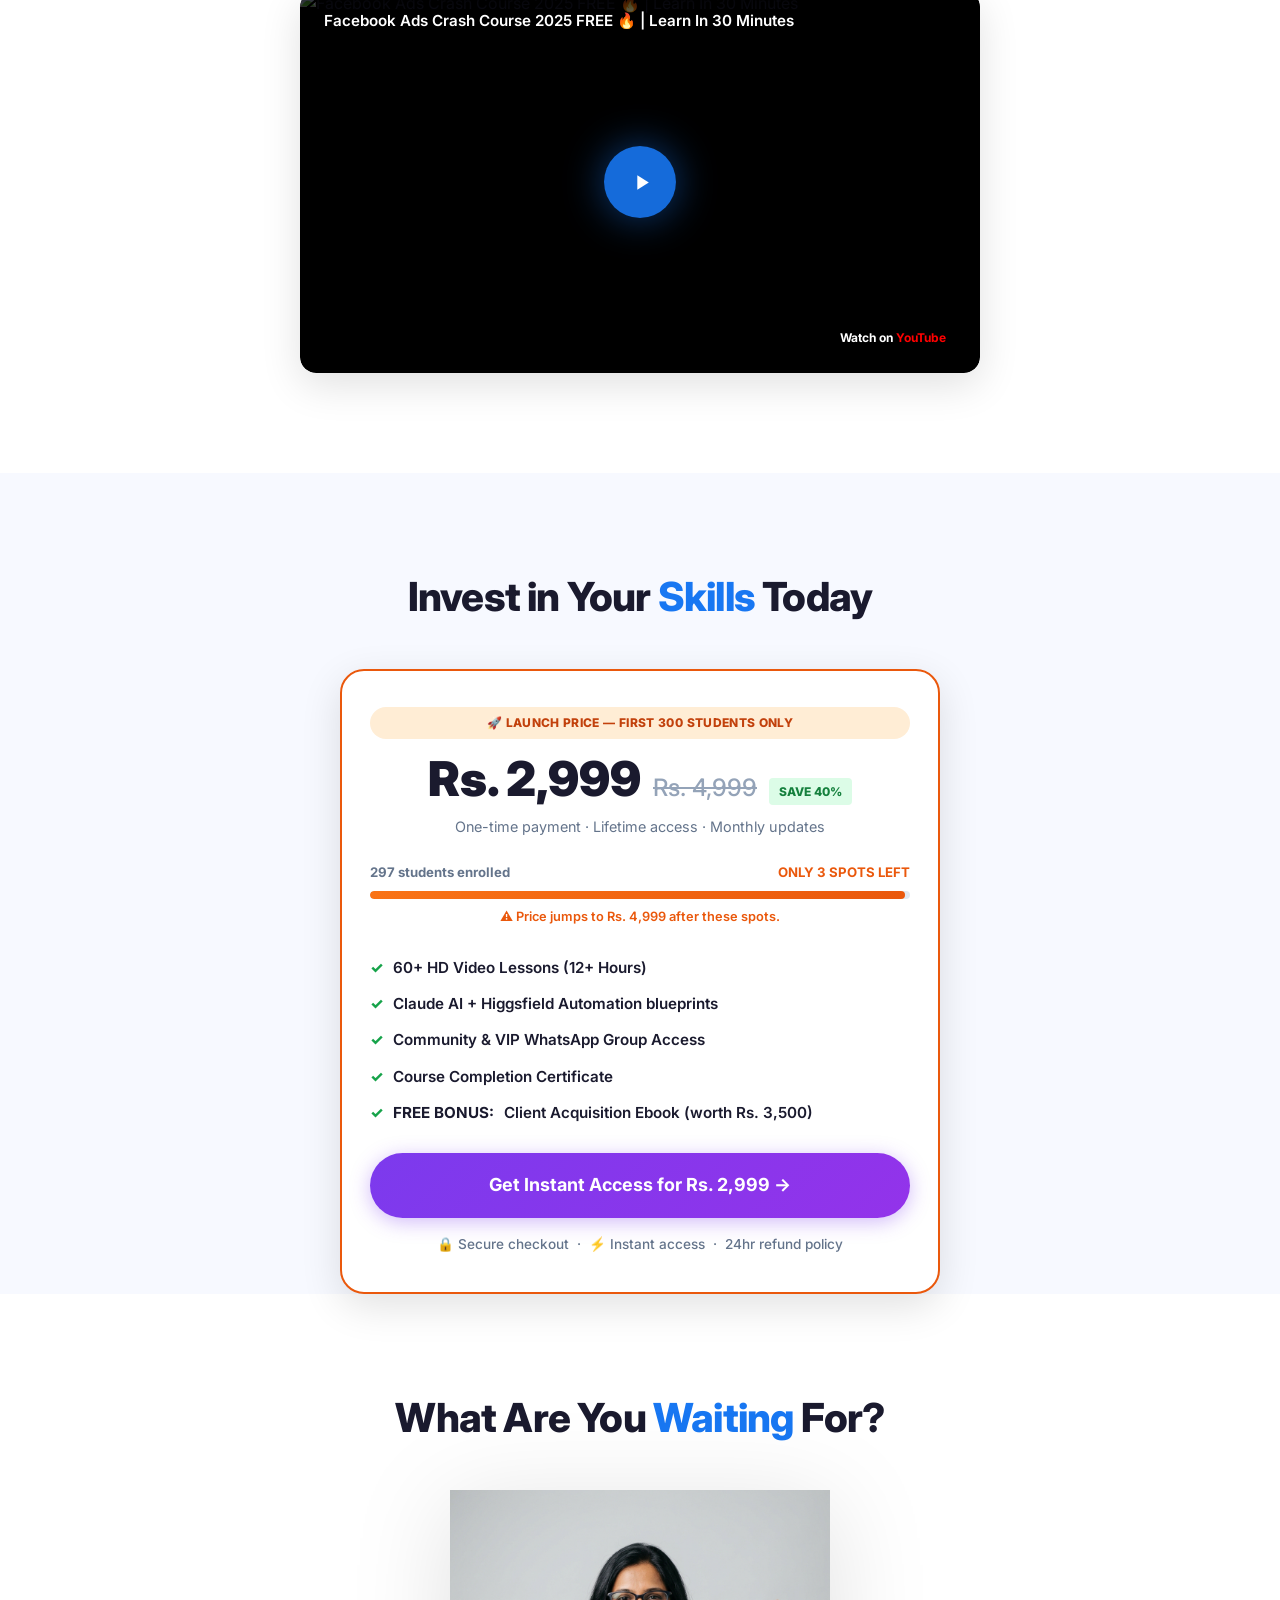
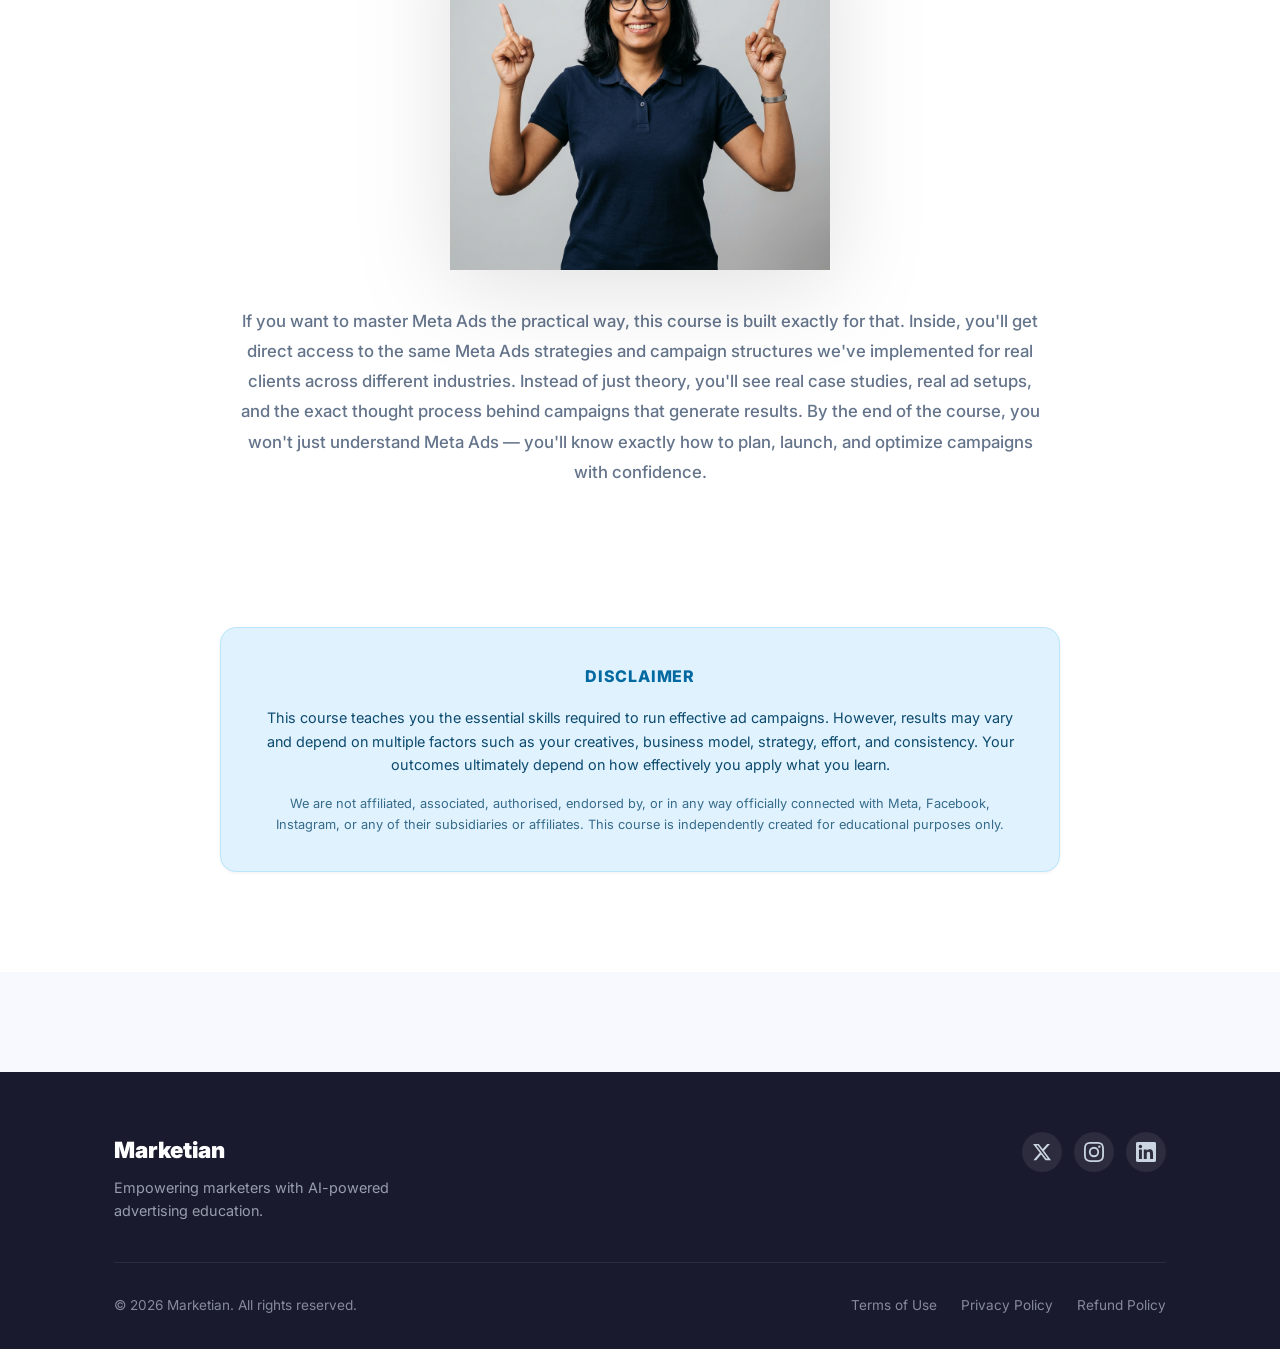
==== commit 5c57d1d2: "Add click-to-play interactive YouTube video for before you decide section" ====
--- a/index.html
+++ b/index.html
@@ -147,15 +147,15 @@
       <div class="container">
         <h2 class="section-title">Watch This <span class="text-blue">Before You Decide</span></h2>
         <div class="video-wrapper fade-in">
-          <div class="video-player-mock">
-            <img src="assets/video_thumbnail.png" alt="Why You Should Invest In This Meta Ads Course? Damini Tripathi Shares" class="video-thumbnail" />
+          <div class="video-player-mock" id="youtubeVideoPlayer" data-youtube-id="ndZUr9-K3-c" style="cursor: pointer;">
+            <img src="assets/video_thumbnail.png" alt="Watch this before you decide" class="video-thumbnail" />
             <div class="video-play-btn" aria-label="Play video">
               <svg width="30" height="30" viewBox="0 0 24 24" fill="#fff"><path d="M8 5v14l11-7z"/></svg>
             </div>
             <div class="video-controls-mock">
               <span class="control-play">▶</span>
               <div class="progress-bar-mock"><div class="progress-fill-mock" style="width: 12%;"></div></div>
-              <span class="control-time">01:45 / 15:20</span>
+              <span class="control-time">00:00 / 08:34</span>
             </div>
           </div>
         </div>
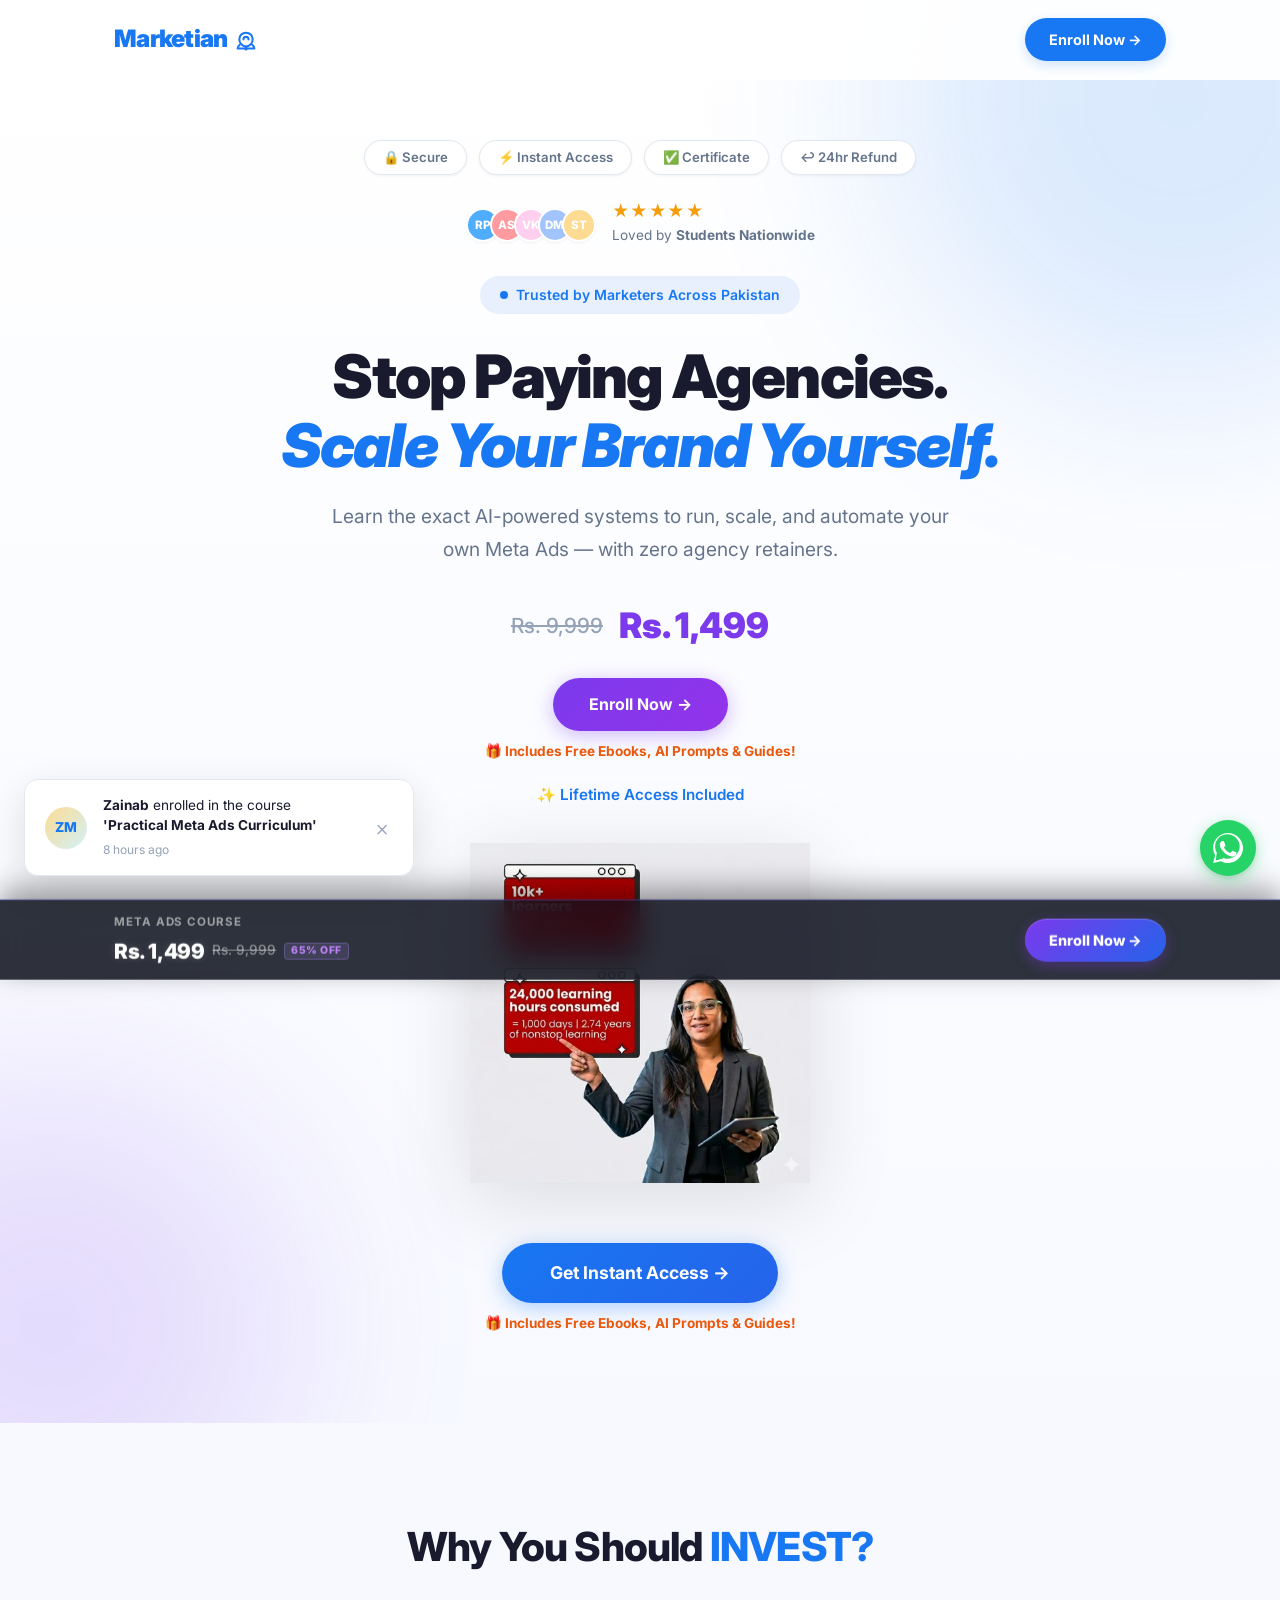
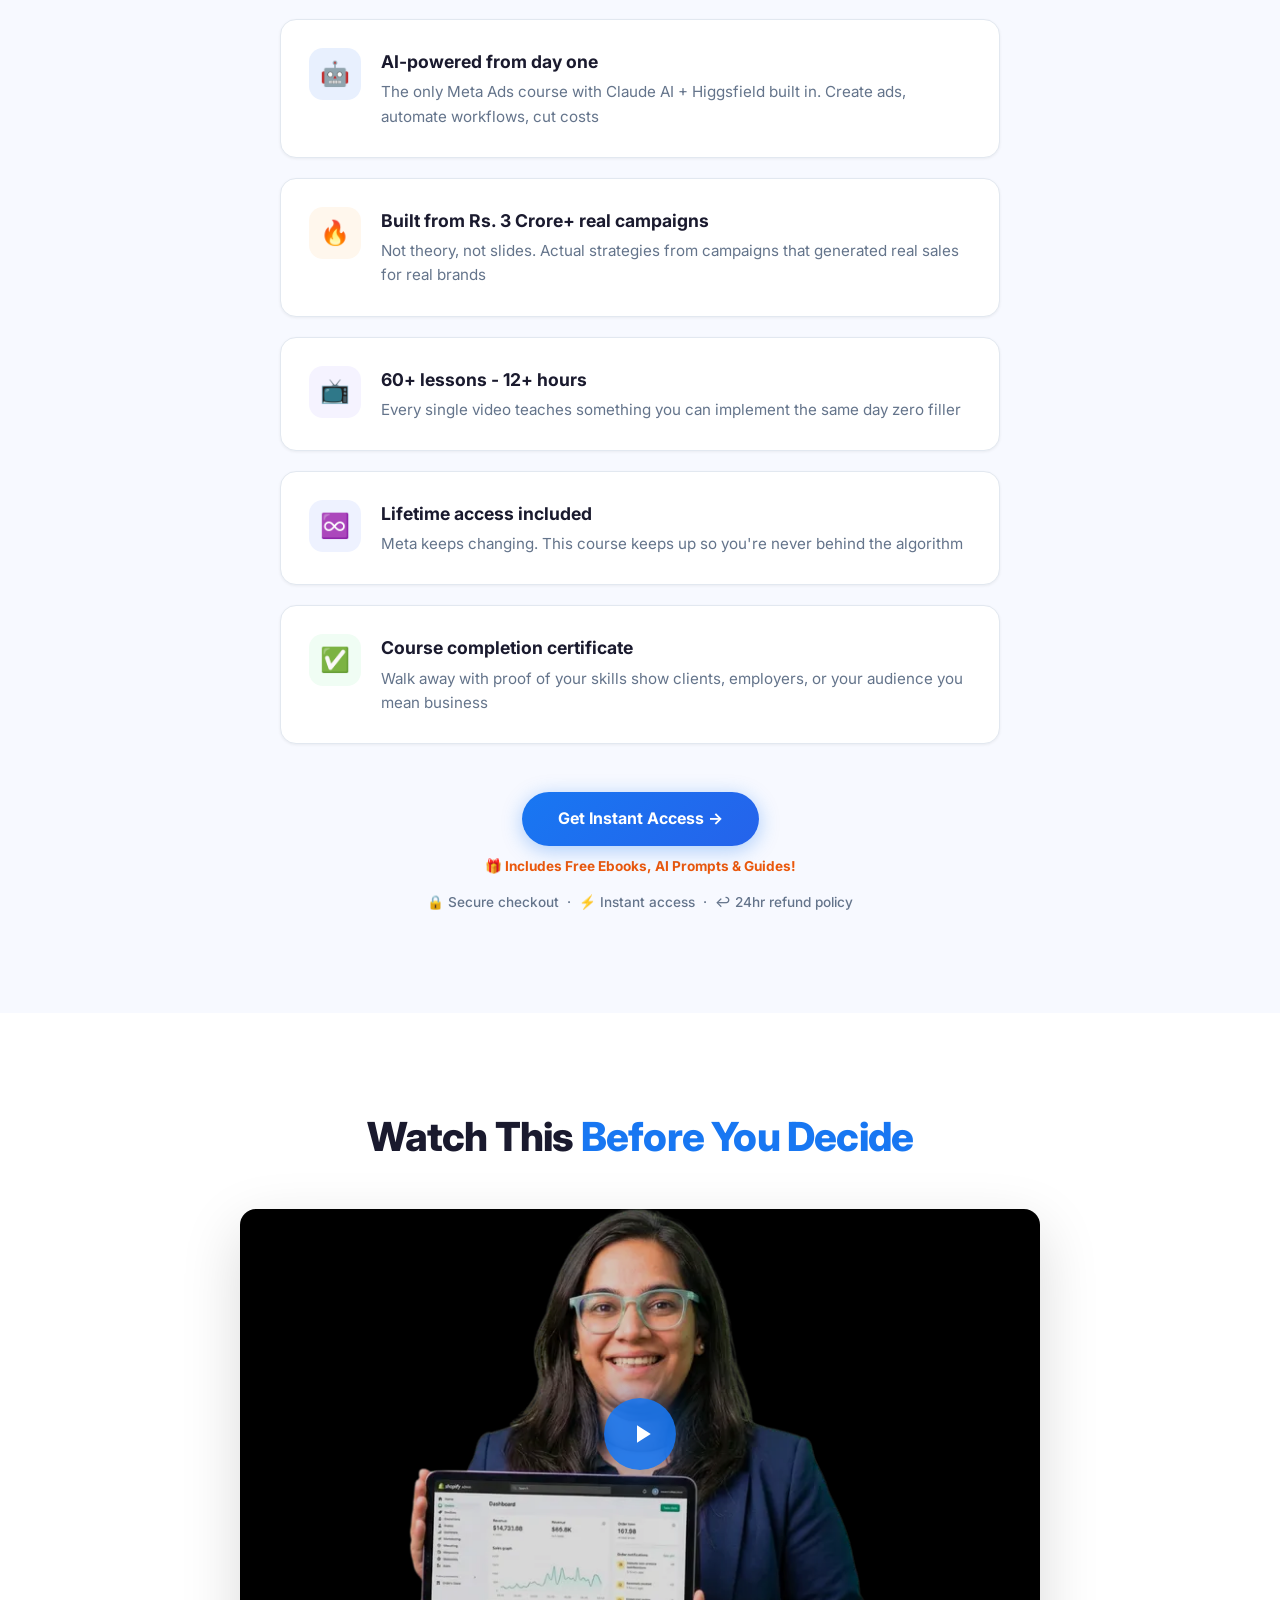
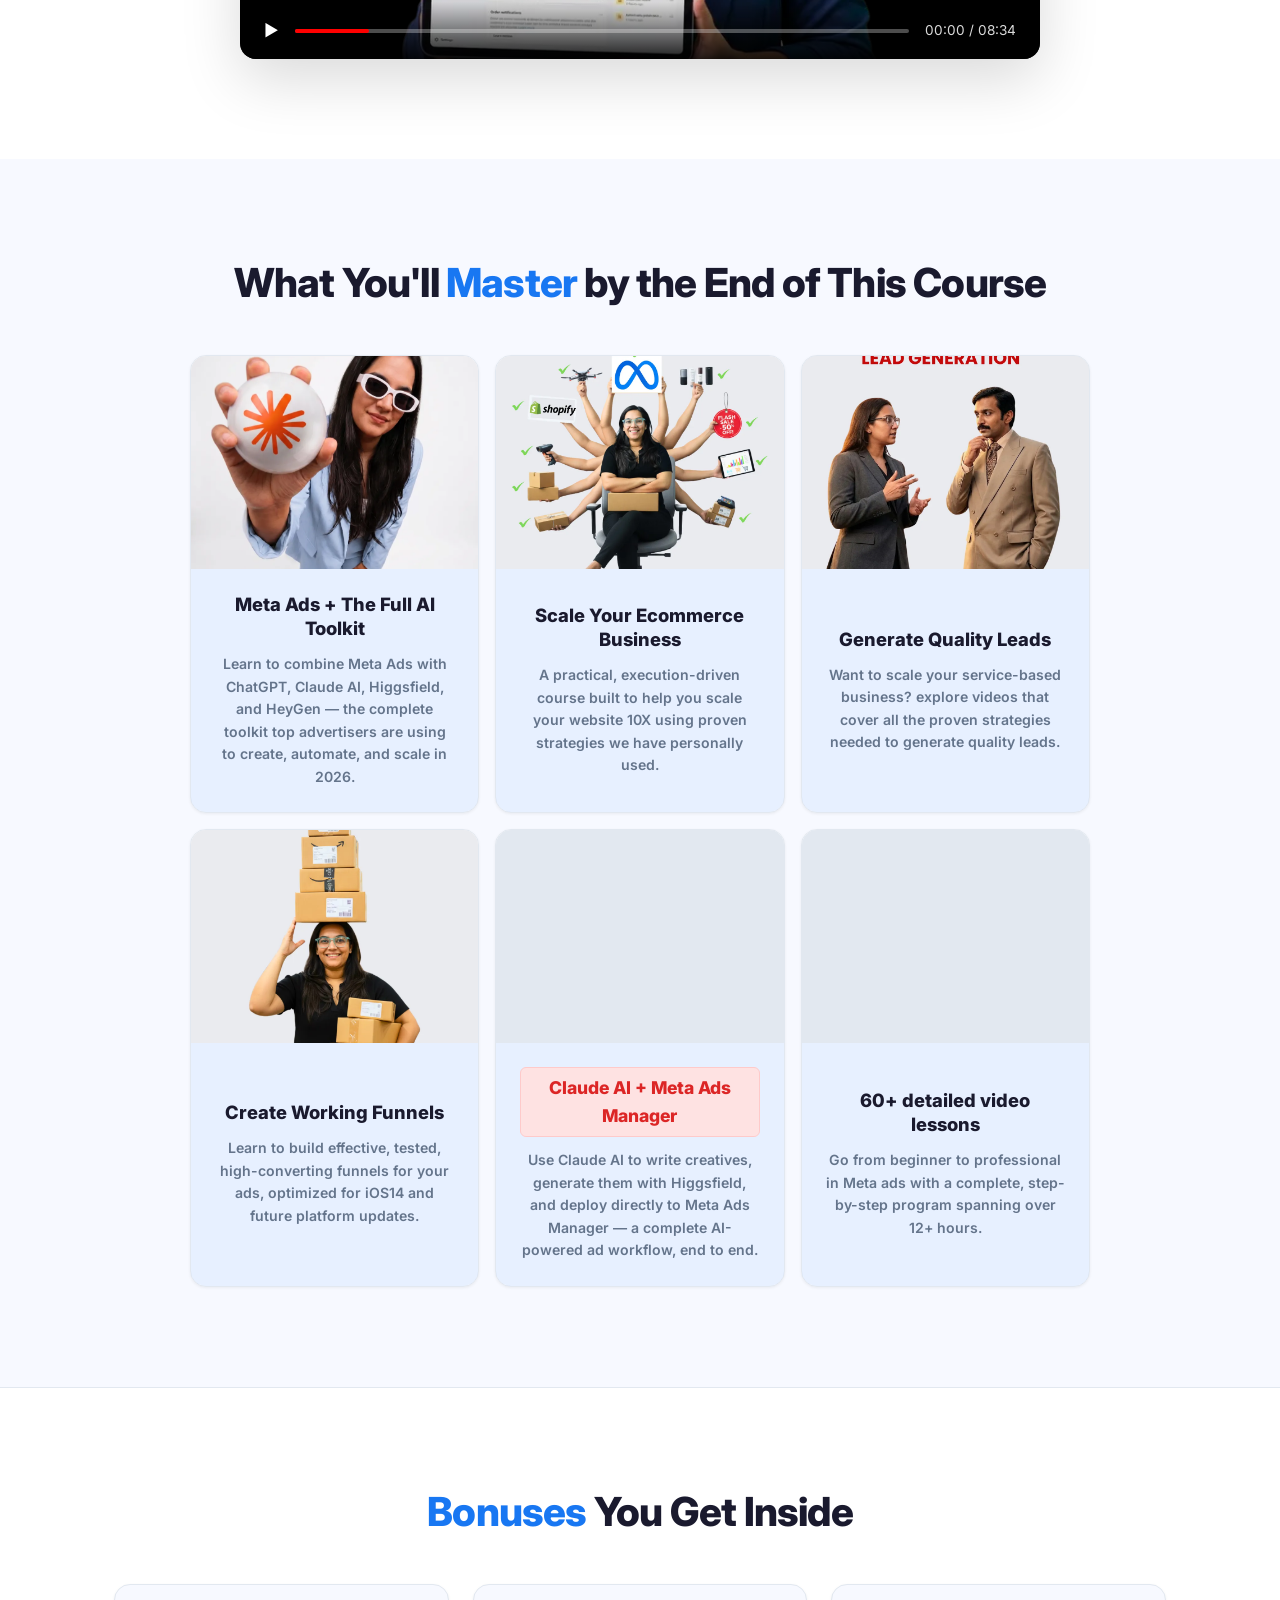
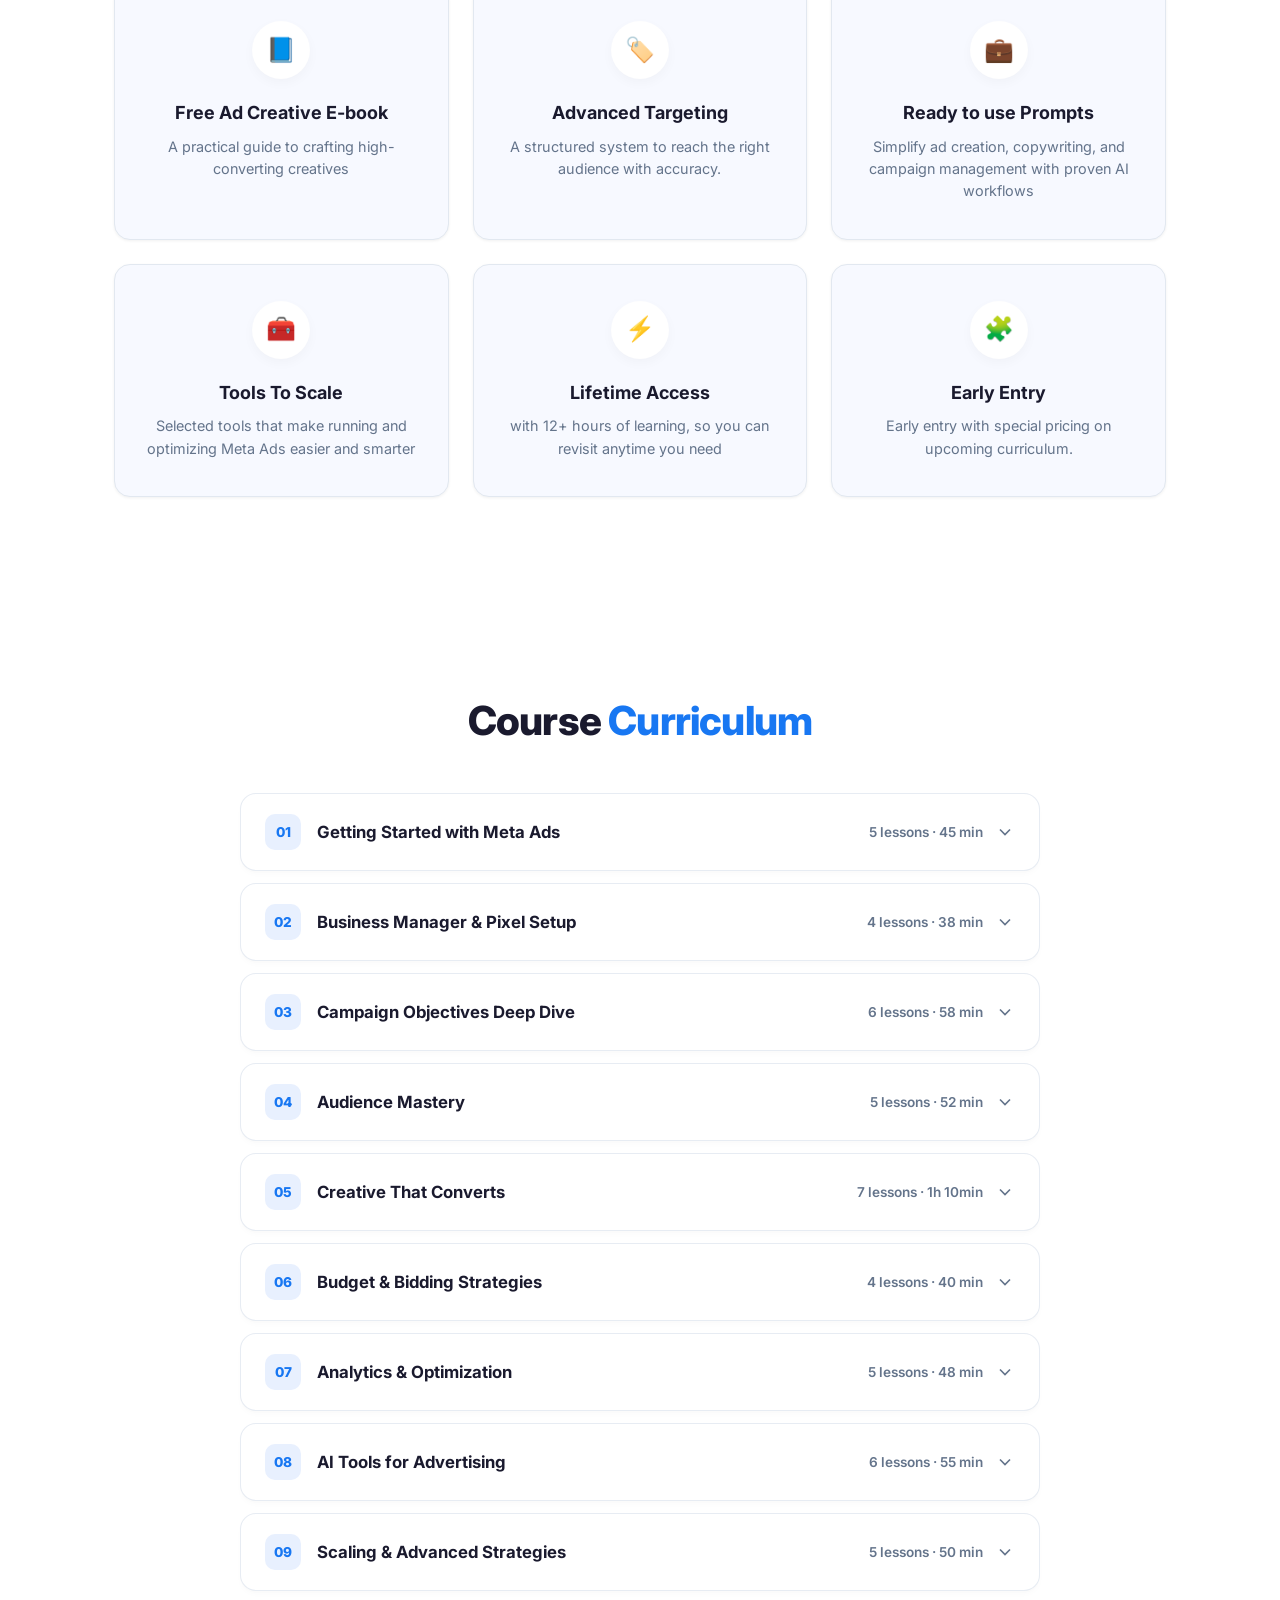
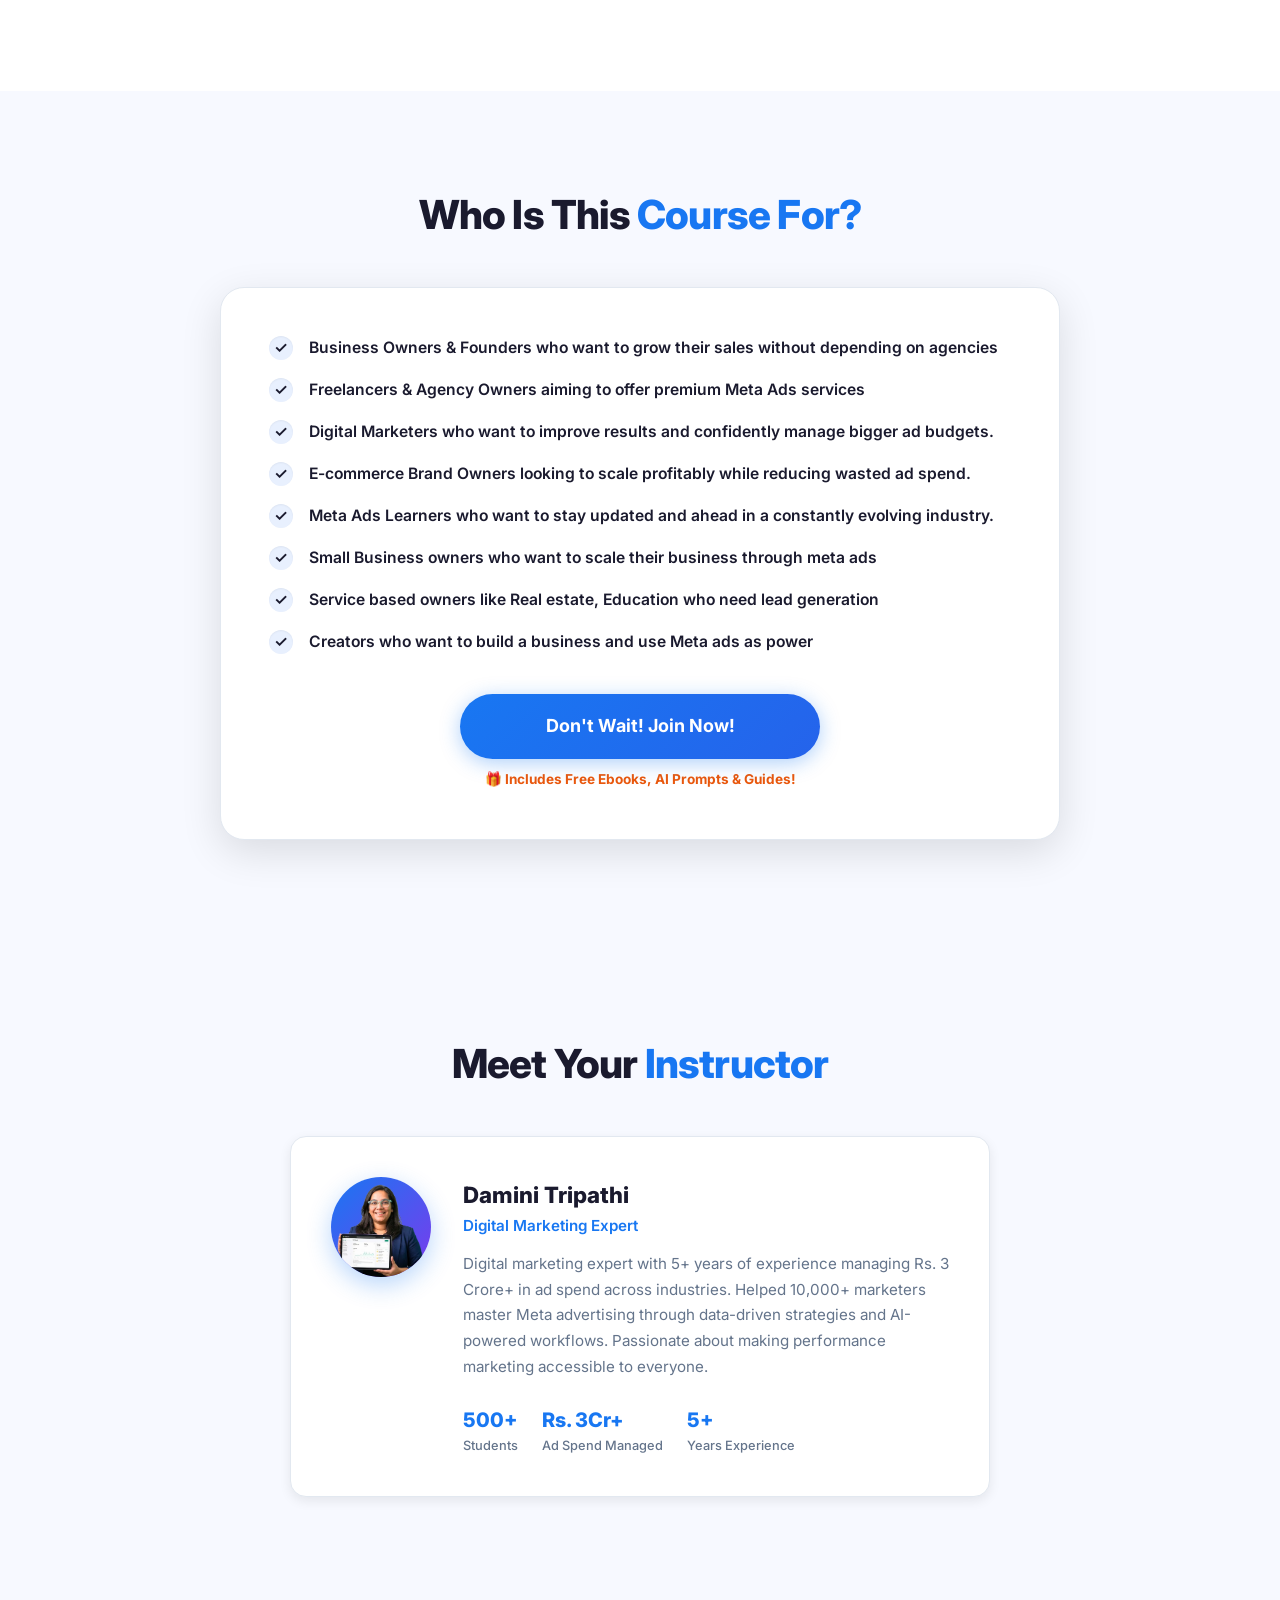
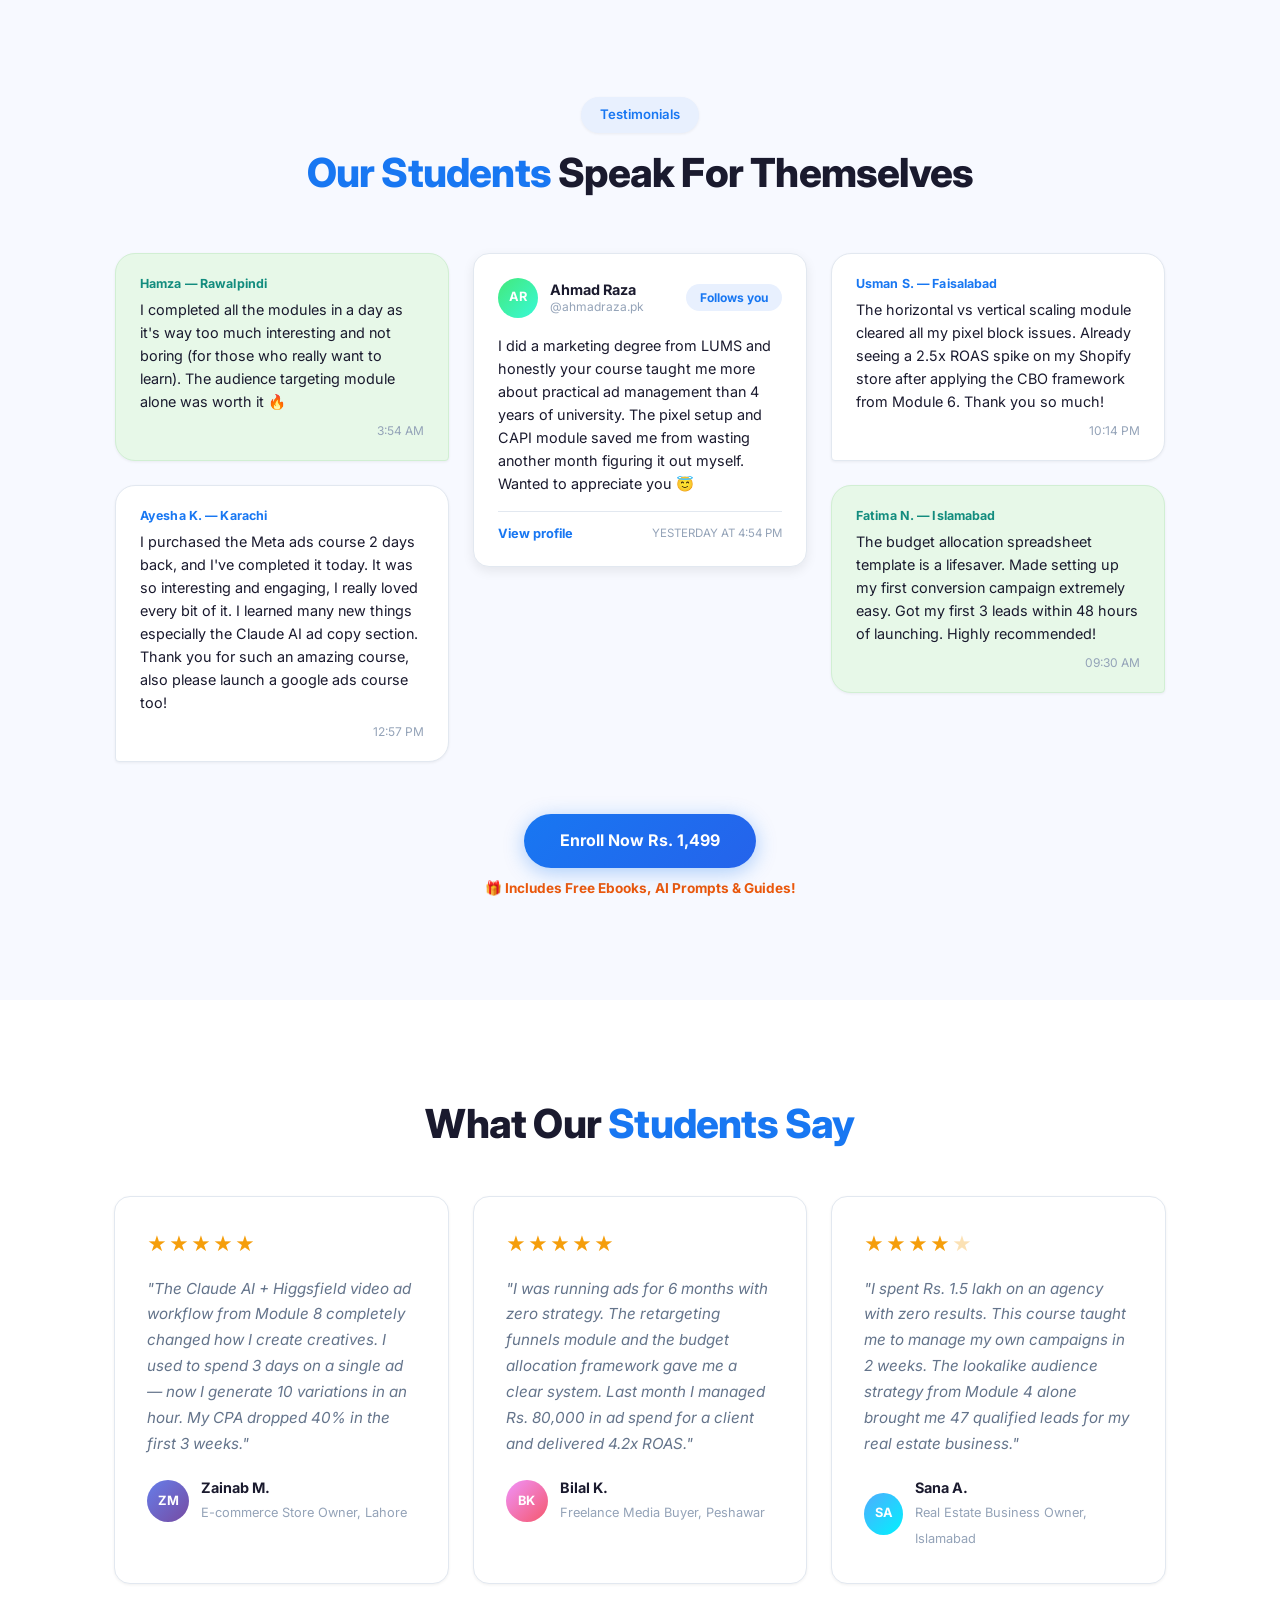
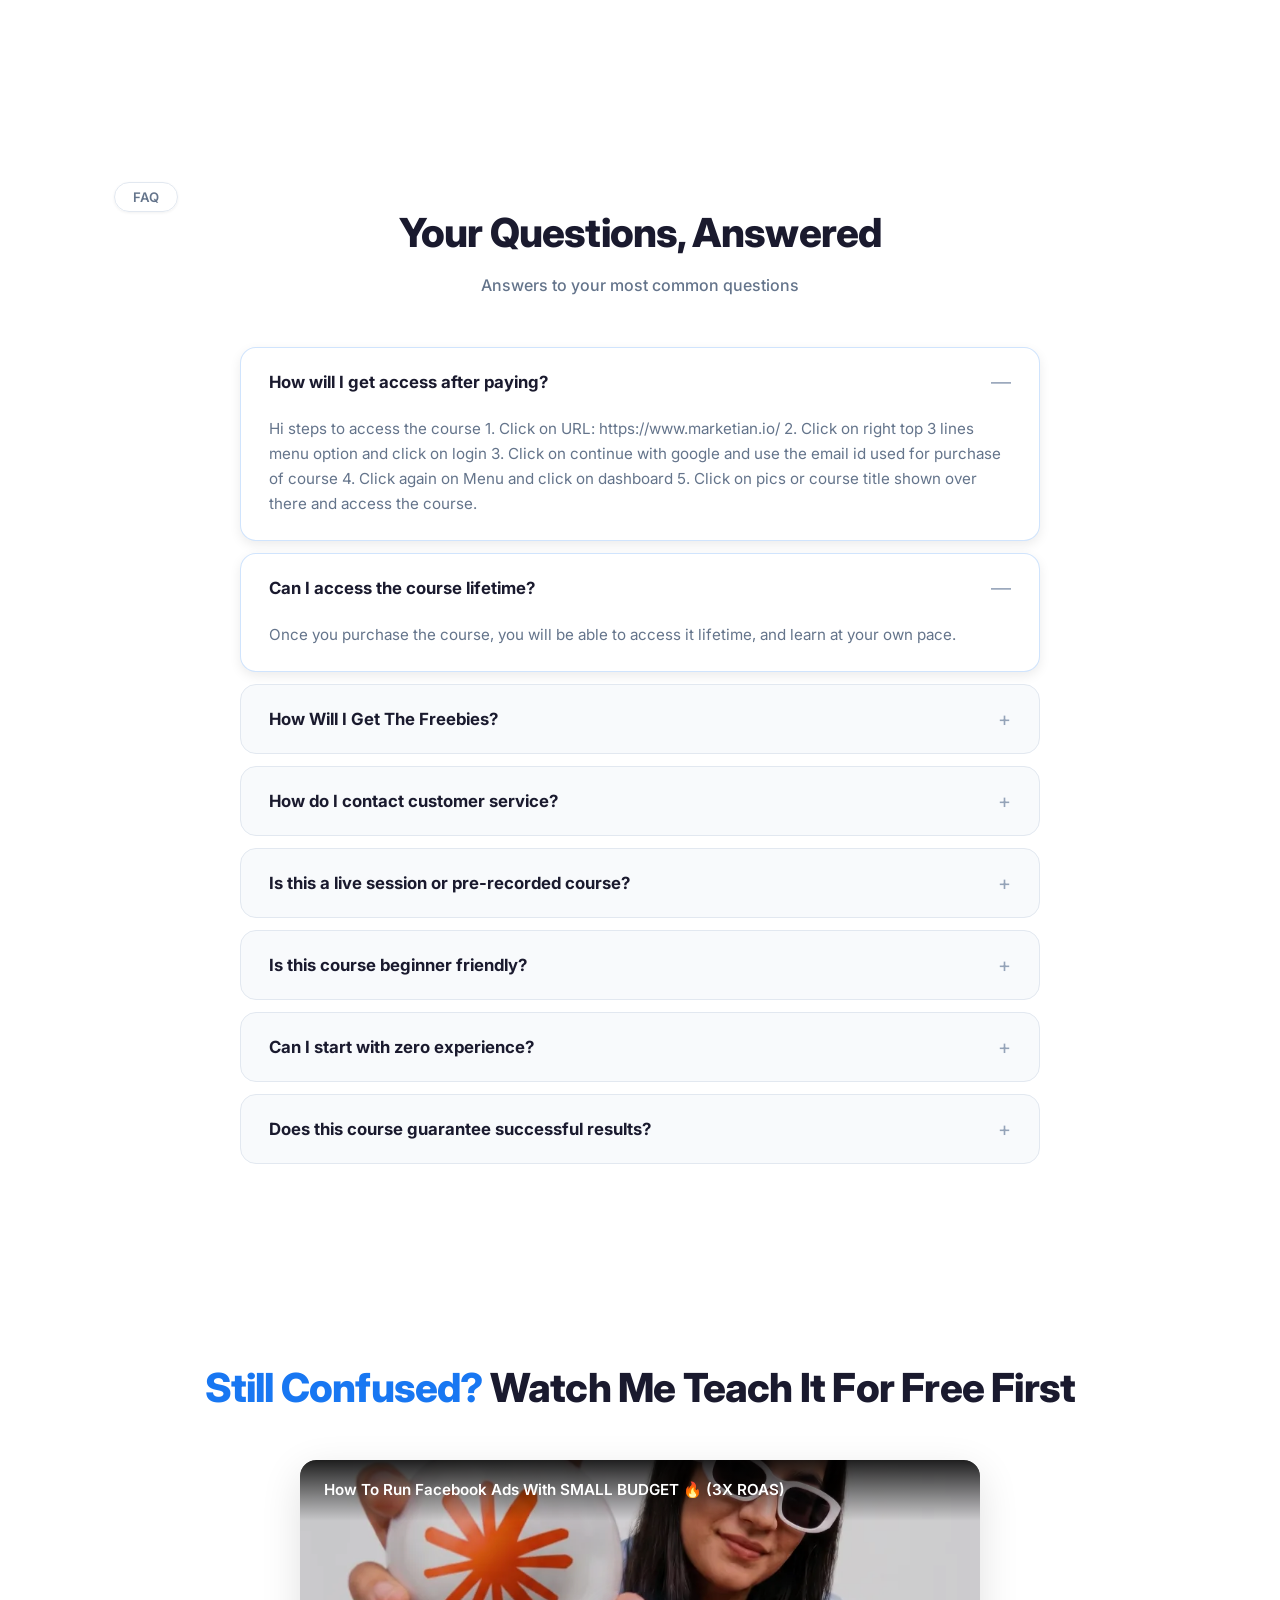
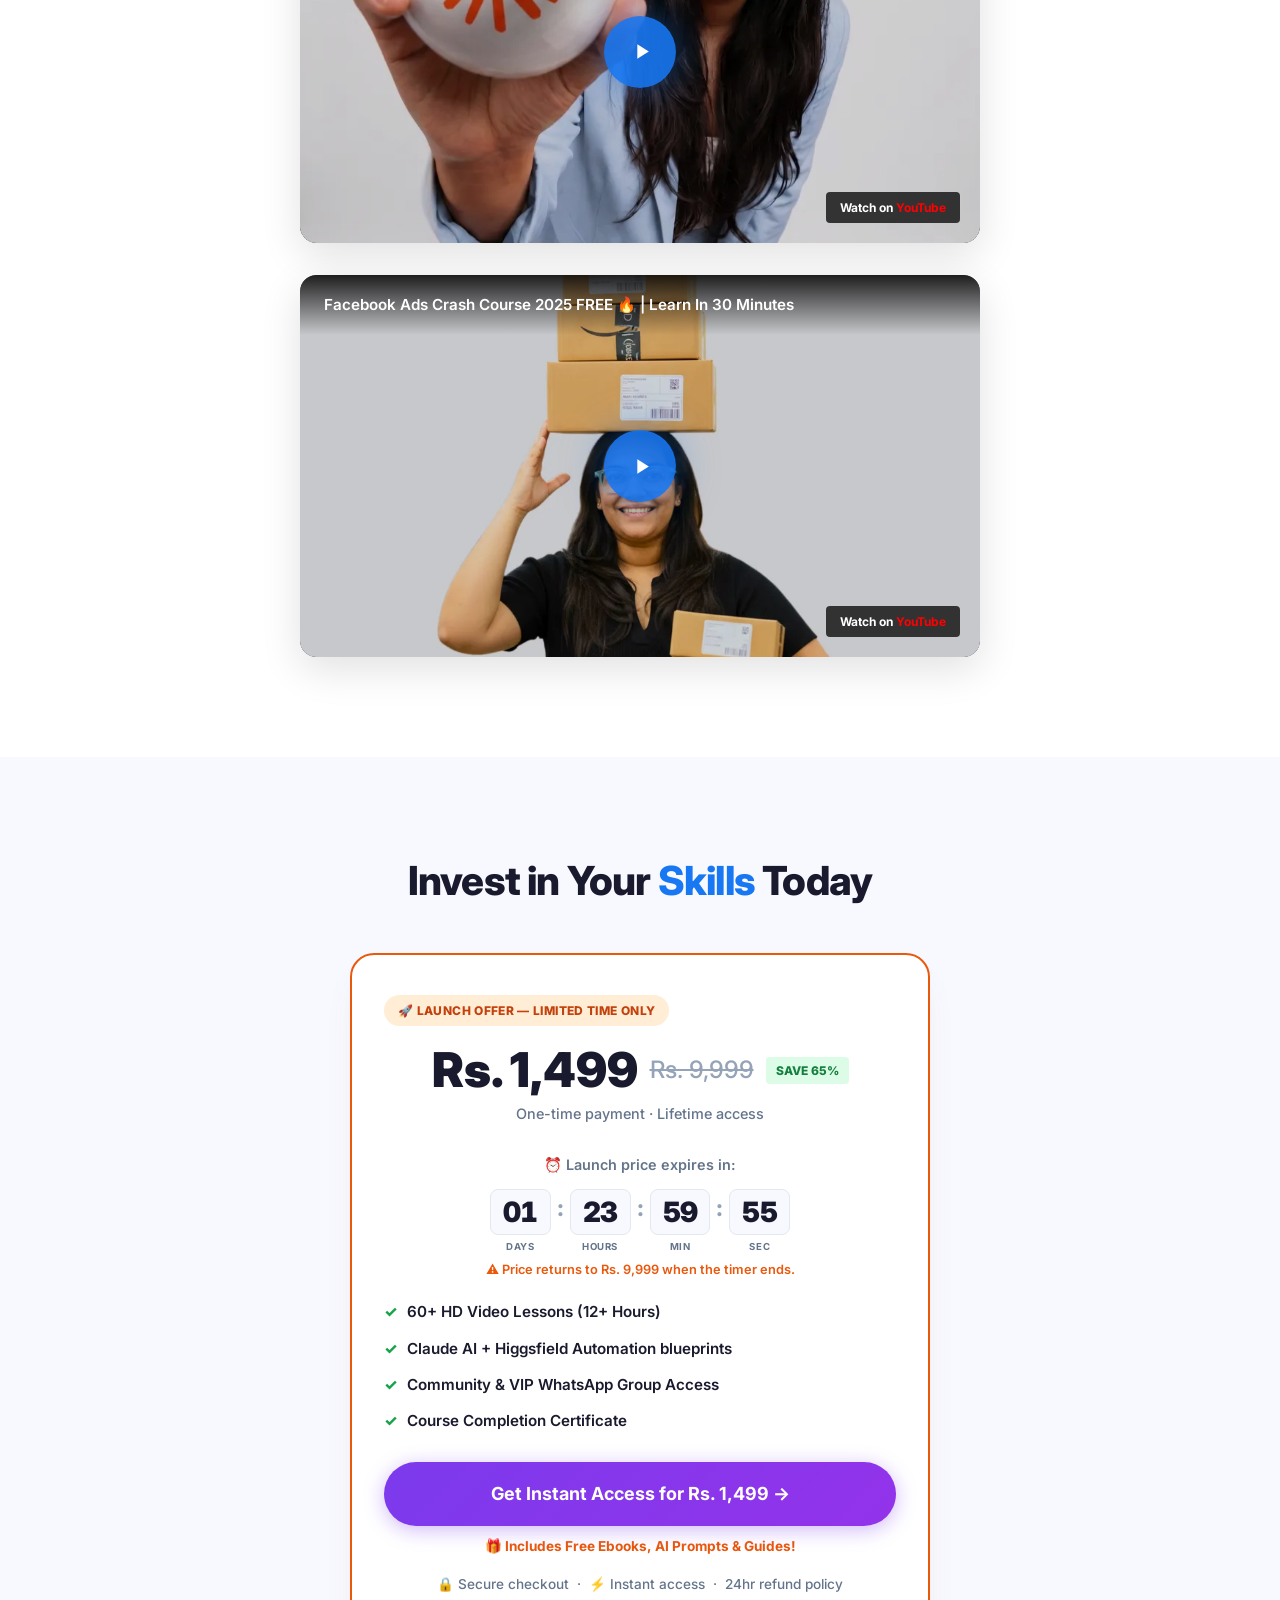
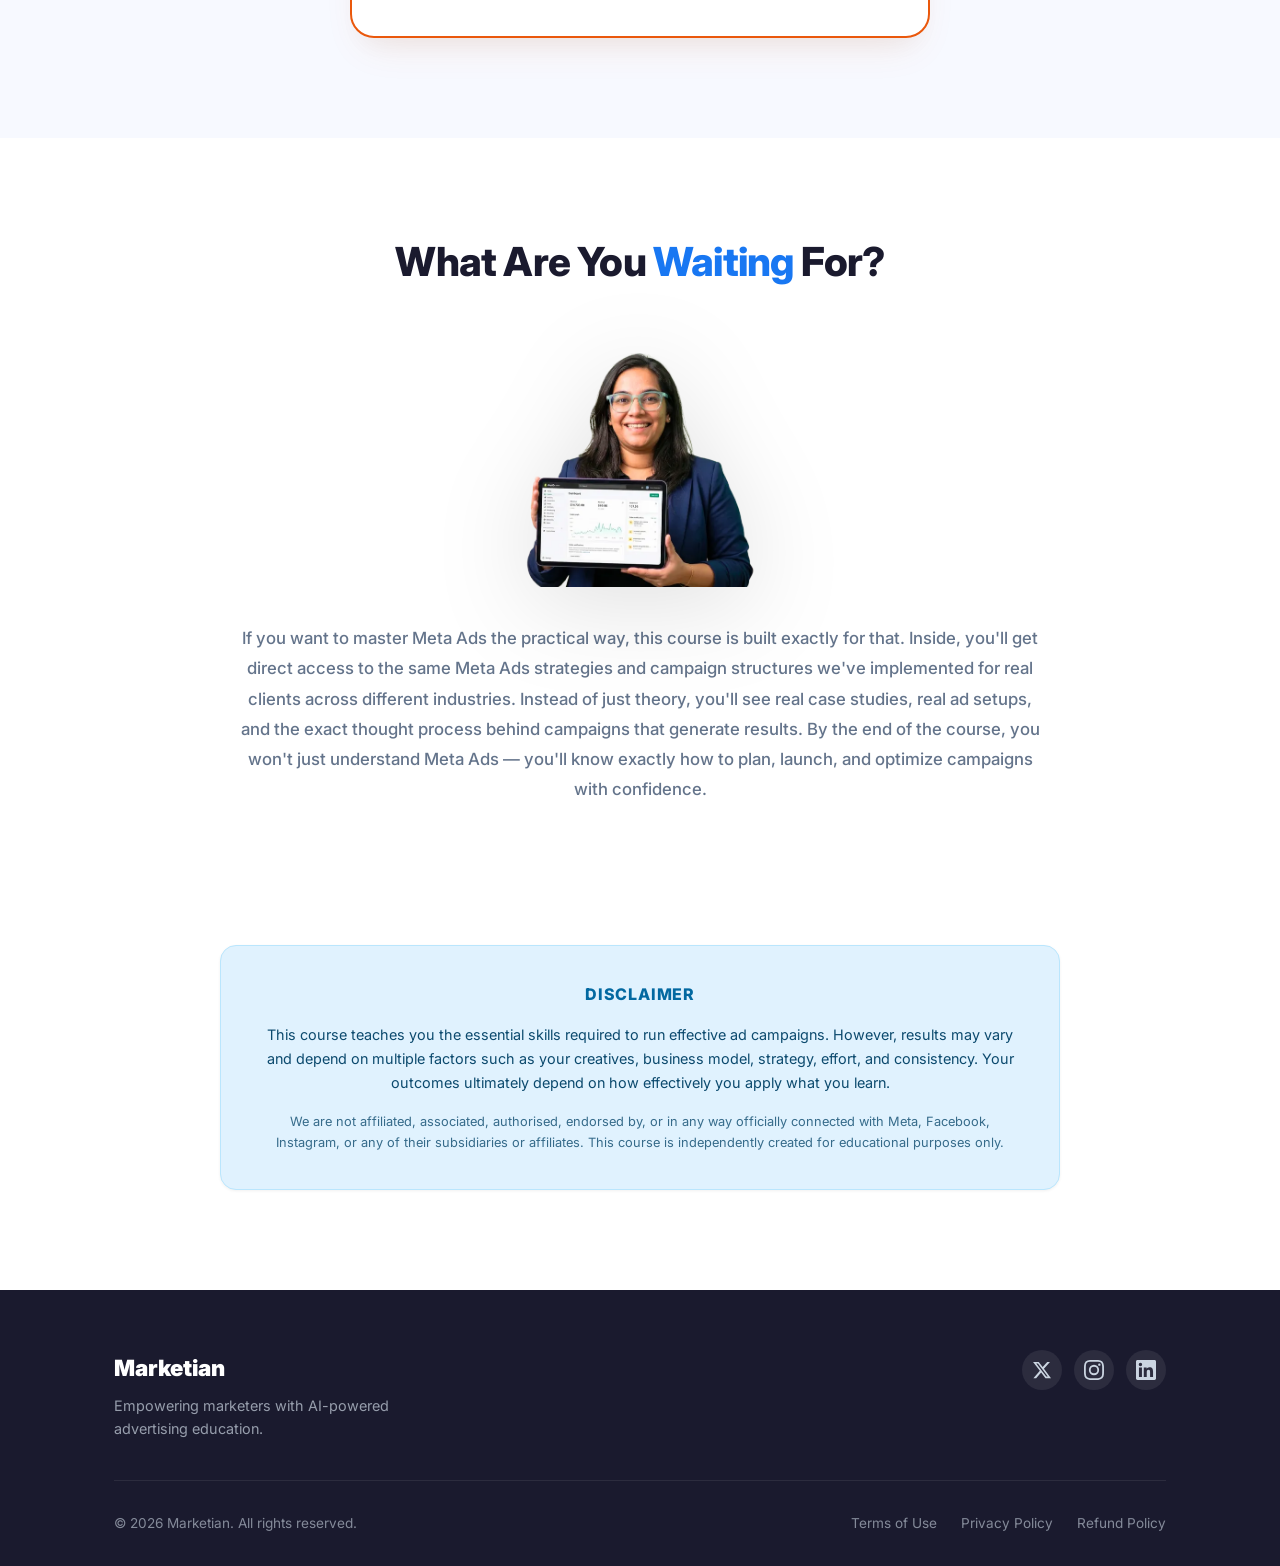
==== commit ef24bfe7: "Update price to 1499 and initial commit" ====
--- a/index.html
+++ b/index.html
@@ -10,6 +10,7 @@
   <meta property="og:description" content="Stop wasting budget on agencies. Learn to run, scale, and automate your Meta Ads yourself." />
   <meta property="og:type" content="website" />
   <title>Marketian — The Ultimate Practical Meta Ads Curriculum</title>
+  <link rel="icon" type="image/svg+xml" href="data:image/svg+xml,<svg xmlns=%22http://www.w3.org/2000/svg%22 viewBox=%220 0 100 100%22><rect width=%22100%22 height=%22100%22 rx=%2222%22 fill=%22%231877F2%22/><text x=%2250%25%22 y=%2253%25%22 dominant-baseline=%22central%22 text-anchor=%22middle%22 font-family=%22system-ui,sans-serif%22 font-weight=%22bold%22 font-size=%2255%22 fill=%22%23ffffff%22>M</text></svg>">
   <link rel="preconnect" href="https://fonts.googleapis.com" />
   <link rel="preconnect" href="https://fonts.gstatic.com" crossorigin />
   <link href="https://fonts.googleapis.com/css2?family=Inter:ital,wght@0,400;0,500;0,600;0,700;0,800;0,900;1,400;1,500;1,600;1,700;1,800;1,900&display=swap" rel="stylesheet" />
@@ -26,11 +27,11 @@
     s.parentNode.insertBefore(t,s)}(window, document,'script',
     'https://connect.facebook.net/en_US/fbevents.js');
     // Replace 'YOUR_PIXEL_ID' with your actual Meta Pixel ID in production
-    fbq('init', '1997726010834208');
+    fbq('init', '1622955485439618');
     fbq('track', 'PageView');
   </script>
   <noscript><img height="1" width="1" style="display:none"
-    src="https://www.facebook.com/tr?id=1997726010834208&ev=PageView&noscript=1" /></noscript>
+    src="https://www.facebook.com/tr?id=1622955485439618&ev=PageView&noscript=1" /></noscript>
   <!-- End Meta Pixel Code -->
 </head>
 <body>
@@ -70,26 +71,28 @@
           </div>
           <div class="rating-info">
             <div class="rating-stars">★★★★★</div>
-            <span class="rating-text">Loved by <strong>10K+ Students</strong></span>
-          </div>
-        </div>
-
-        <span class="hero__badge"><span class="hero__badge-dot"></span>Trusted by 10,000+ Marketers</span>
+            <span class="rating-text">Loved by <strong>Students Nationwide</strong></span>
+          </div>
+        </div>
+
+        <span class="hero__badge"><span class="hero__badge-dot"></span>Trusted by Marketers Across Pakistan</span>
         <h1 class="hero__title">Stop Paying Agencies.<br /><span class="hero__title--blue">Scale Your Brand Yourself.</span></h1>
         <p class="hero__subtitle">Learn the exact AI-powered systems to run, scale, and automate your own Meta Ads — with zero agency retainers.</p>
         <div class="hero__pricing">
-          <span class="hero__price-old">Rs. 4,999</span>
-          <span class="hero__price-new">Rs. 2,999</span>
+          <span class="hero__price-old">Rs. 9,999</span>
+          <span class="hero__price-new">Rs. 1,499</span>
         </div>
         <a href="checkout.html" class="btn btn--purple hero__cta">Enroll Now →</a>
-        <p class="hero__lifetime">✨ Lifetime Access · Monthly Updates Included</p>
+        <p class="cta-subtext hero-subtext">🎁 Includes Free Ebooks, AI Prompts & Guides!</p>
+        <p class="hero__lifetime">✨ Lifetime Access Included</p>
         
         <!-- Centered pointing woman image -->
         <div class="hero__image-wrapper">
-          <img src="assets/hero_woman_pointing.png" alt="Instructor pointing upwards" class="hero__image" />
+          <img src="assets/hero_woman_pointing.webp" width="1024" height="1024" decoding="async" alt="Instructor pointing upwards" class="hero__image" />
         </div>
 
         <a href="checkout.html" class="btn btn--blue btn--pulse hero__cta-big">Get Instant Access →</a>
+        <p class="cta-subtext hero-subtext">🎁 Includes Free Ebooks, AI Prompts & Guides!</p>
       </div>
     </section>
 
@@ -123,7 +126,7 @@
           <article class="benefit-card fade-in">
             <div class="benefit-card__icon" style="--icon-bg: #eef2ff;">♾️</div>
             <div class="benefit-card__content">
-              <h3>Lifetime access + monthly updates</h3>
+              <h3>Lifetime access included</h3>
               <p>Meta keeps changing. This course keeps up so you're never behind the algorithm</p>
             </div>
           </article>
@@ -137,6 +140,7 @@
         </div>
         <div class="section-cta">
           <a href="checkout.html" class="btn btn--blue btn--pulse">Get Instant Access →</a>
+          <p class="cta-subtext">🎁 Includes Free Ebooks, AI Prompts & Guides!</p>
           <p class="cta-trust-footer">🔒 Secure checkout &nbsp;·&nbsp; ⚡ Instant access &nbsp;·&nbsp; ↩ 24hr refund policy</p>
         </div>
       </div>
@@ -148,7 +152,7 @@
         <h2 class="section-title">Watch This <span class="text-blue">Before You Decide</span></h2>
         <div class="video-wrapper fade-in">
           <div class="video-player-mock" id="youtubeVideoPlayer" data-youtube-id="ndZUr9-K3-c" style="cursor: pointer;">
-            <img src="assets/video_thumbnail.png" alt="Watch this before you decide" class="video-thumbnail" />
+            <img src="assets/video_thumbnail.webp" width="825" height="550" loading="lazy" decoding="async" alt="Watch this before you decide" class="video-thumbnail" />
             <div class="video-play-btn" aria-label="Play video">
               <svg width="30" height="30" viewBox="0 0 24 24" fill="#fff"><path d="M8 5v14l11-7z"/></svg>
             </div>
@@ -170,7 +174,7 @@
           <!-- Card 1: Meta Ads + The Full AI Toolkit -->
           <div class="mastery-card fade-in">
             <div class="mastery-card__image-container">
-              <img src="assets/mastery_1.png" alt="Meta Ads + The Full AI Toolkit" class="mastery-card__img" />
+              <img src="assets/mastery_1.webp" width="927" height="970" loading="lazy" decoding="async" alt="Meta Ads + The Full AI Toolkit" class="mastery-card__img" />
             </div>
             <div class="mastery-card__content">
               <h3>Meta Ads + The Full AI Toolkit</h3>
@@ -180,7 +184,7 @@
           <!-- Card 2: Scale Your Ecommerce Business -->
           <div class="mastery-card fade-in">
             <div class="mastery-card__image-container">
-              <img src="assets/mastery_2.png" alt="Scale Your Ecommerce Business" class="mastery-card__img" />
+              <img src="assets/mastery_2.webp" width="1024" height="1024" loading="lazy" decoding="async" alt="Scale Your Ecommerce Business" class="mastery-card__img" />
             </div>
             <div class="mastery-card__content">
               <h3>Scale Your Ecommerce Business</h3>
@@ -190,7 +194,7 @@
           <!-- Card 3: Generate Quality Leads -->
           <div class="mastery-card fade-in">
             <div class="mastery-card__image-container">
-              <img src="assets/mastery_3.png" alt="Generate Quality Leads" class="mastery-card__img" />
+              <img src="assets/mastery_3.webp" width="1024" height="1024" loading="lazy" decoding="async" alt="Generate Quality Leads" class="mastery-card__img" />
             </div>
             <div class="mastery-card__content">
               <h3>Generate Quality Leads</h3>
@@ -200,7 +204,7 @@
           <!-- Card 4: Create Working Funnels -->
           <div class="mastery-card fade-in">
             <div class="mastery-card__image-container">
-              <img src="assets/mastery_4.png" alt="Create Working Funnels" class="mastery-card__img" />
+              <img src="assets/mastery_4.webp" width="1024" height="1024" loading="lazy" decoding="async" alt="Create Working Funnels" class="mastery-card__img" />
             </div>
             <div class="mastery-card__content">
               <h3>Create Working Funnels</h3>
@@ -210,7 +214,7 @@
           <!-- Card 5: Claude AI + Meta Ads Manager -->
           <div class="mastery-card fade-in">
             <div class="mastery-card__image-container">
-              <img src="assets/mastery_5.png" alt="Claude AI + Meta Ads Manager" class="mastery-card__img" />
+              <img src="assets/mastery_5.webp" width="1024" height="1024" loading="lazy" decoding="async" alt="Claude AI + Meta Ads Manager" class="mastery-card__img" />
             </div>
             <div class="mastery-card__content">
               <span class="mastery-card__badge-title">Claude AI + Meta Ads Manager</span>
@@ -220,7 +224,7 @@
           <!-- Card 6: 60+ detailed video lessons -->
           <div class="mastery-card fade-in">
             <div class="mastery-card__image-container">
-              <img src="assets/mastery_6.png" alt="60+ detailed video lessons" class="mastery-card__img" />
+              <img src="assets/mastery_6.webp" width="825" height="550" loading="lazy" decoding="async" alt="60+ detailed video lessons" class="mastery-card__img" />
             </div>
             <div class="mastery-card__content">
               <h3>60+ detailed video lessons</h3>
@@ -547,6 +551,7 @@
           </ul>
           <div class="for-who-cta">
             <a href="checkout.html" class="btn btn--blue btn--lg">Don't Wait! Join Now!</a>
+            <p class="cta-subtext">🎁 Includes Free Ebooks, AI Prompts & Guides!</p>
           </div>
         </div>
       </div>
@@ -557,14 +562,14 @@
       <div class="container">
         <h2 class="section-title">Meet Your <span class="text-blue">Instructor</span></h2>
         <div class="instructor-card fade-in">
-          <div class="instructor-avatar">DT</div>
+          <img src="assets/damini_holding_tablet.webp" alt="Damini Tripathi" class="instructor-avatar" style="object-fit: cover; object-position: top center;" />
           <div class="instructor-info">
             <h3>Damini Tripathi</h3>
             <p class="instructor-role">Digital Marketing Expert</p>
             <p class="instructor-bio">Digital marketing expert with 5+ years of experience managing Rs. 3 Crore+ in ad spend across industries. Helped 10,000+ marketers master Meta advertising through data-driven strategies and AI-powered workflows. Passionate about making performance marketing accessible to everyone.</p>
             <div class="instructor-stats">
               <div class="instructor-stat">
-                <span class="instructor-stat__number">10,000+</span>
+                <span class="instructor-stat__number">500+</span>
                 <span class="instructor-stat__label">Students</span>
               </div>
               <div class="instructor-stat">
@@ -586,36 +591,38 @@
       <div class="container">
         <div class="testimonials-header">
           <span class="badge-pill">Testimonials</span>
-          <h2 class="section-title"><span class="text-blue">10K+ Students</span> Already Pro</h2>
+          <h2 class="section-title"><span class="text-blue">Our Students</span> Speak For Themselves</h2>
         </div>
         <div class="chat-masonry fade-in">
           <!-- Column 1 -->
           <div class="chat-column">
             <!-- Bubble 1 -->
-            <div class="chat-bubble chat-bubble--instagram">
-              <div class="chat-bubble__meta">courses in a day as it's way too much interesting and not boring ( for those who really want to learn )</div>
+            <div class="chat-bubble chat-bubble--whatsapp">
+              <div class="chat-bubble__sender">Hamza — Rawalpindi</div>
+              <div class="chat-bubble__meta">I completed all the modules in a day as it's way too much interesting and not boring (for those who really want to learn). The audience targeting module alone was worth it 🔥</div>
               <div class="chat-bubble__time">3:54 AM</div>
             </div>
             <!-- Bubble 2 -->
             <div class="chat-bubble chat-bubble--instagram">
-              <div class="chat-bubble__meta">I purchased your Meta ads course 2 days back , and I've completed it today , it was so interesting and engaging , i really loved every bit of it , I learned many new things from your course , thank you for such an amazing course , also please launch a google ads course too !</div>
+              <div class="chat-bubble__sender">Ayesha K. — Karachi</div>
+              <div class="chat-bubble__meta">I purchased the Meta ads course 2 days back, and I've completed it today. It was so interesting and engaging, I really loved every bit of it. I learned many new things especially the Claude AI ad copy section. Thank you for such an amazing course, also please launch a google ads course too!</div>
               <div class="chat-bubble__time">12:57 PM</div>
             </div>
           </div>
           <!-- Column 2 -->
           <div class="chat-column">
-            <!-- Bubble 3 (Profile styled review) -->
+            <!-- Bubble 3 (Profile styled review — from a real student, NOT the instructor) -->
             <div class="chat-profile-card">
               <div class="chat-profile-header">
-                <div class="profile-card-avatar" style="background: linear-gradient(135deg, #1877F2, #7c3aed);">DT</div>
+                <div class="review-card__avatar" style="--avatar-bg: linear-gradient(135deg, #43e97b, #38f9d7); width:40px; height:40px; font-size:0.8rem;">AR</div>
                 <div class="profile-card-user">
-                  <strong>Damini Tripathi</strong>
-                  <span>@damini.creator</span>
+                  <strong>Ahmad Raza</strong>
+                  <span>@ahmadraza.pk</span>
                 </div>
                 <button class="btn-profile-follow">Follows you</button>
               </div>
               <div class="chat-profile-body">
-                <p>Hi Damini, I have recently become your subscriber on youtube and have been watching your videos. Love the content you teach. You teach better than my university professors, even though I did a marketing degree there. Wanted to appreciate you 😇</p>
+                <p>I did a marketing degree from LUMS and honestly your course taught me more about practical ad management than 4 years of university. The pixel setup and CAPI module saved me from wasting another month figuring it out myself. Wanted to appreciate you 😇</p>
               </div>
               <div class="chat-profile-footer">
                 <button class="chat-action-btn">View profile</button>
@@ -623,20 +630,23 @@
               </div>
             </div>
           </div>
-          <!-- Column 3 (Duplicate structure for density) -->
+          <!-- Column 3 -->
           <div class="chat-column">
             <div class="chat-bubble chat-bubble--instagram">
-              <div class="chat-bubble__meta">Your explanation on horizontal vs vertical scaling cleared all my pixel block issues. Already seeing a 2.5x ROAS spike on my Shopify store. Thank you so much!</div>
+              <div class="chat-bubble__sender">Usman S. — Faisalabad</div>
+              <div class="chat-bubble__meta">The horizontal vs vertical scaling module cleared all my pixel block issues. Already seeing a 2.5x ROAS spike on my Shopify store after applying the CBO framework from Module 6. Thank you so much!</div>
               <div class="chat-bubble__time">10:14 PM</div>
             </div>
             <div class="chat-bubble chat-bubble--whatsapp">
-              <div class="chat-bubble__meta">Damini, the budget sheet template is a lifesaver. Made setting up conversion campaigns extremely easy. Highly recommended!</div>
+              <div class="chat-bubble__sender">Fatima N. — Islamabad</div>
+              <div class="chat-bubble__meta">The budget allocation spreadsheet template is a lifesaver. Made setting up my first conversion campaign extremely easy. Got my first 3 leads within 48 hours of launching. Highly recommended!</div>
               <div class="chat-bubble__time">09:30 AM</div>
             </div>
           </div>
         </div>
         <div class="testimonials-cta">
-          <a href="checkout.html" class="btn btn--blue btn--pulse">Enroll Now Rs. 2,999</a>
+          <a href="checkout.html" class="btn btn--blue btn--pulse">Enroll Now Rs. 1,499</a>
+          <p class="cta-subtext">🎁 Includes Free Ebooks, AI Prompts & Guides!</p>
         </div>
       </div>
     </section>
@@ -648,34 +658,34 @@
         <div class="reviews-grid">
           <article class="review-card fade-in">
             <div class="review-card__stars">★★★★★</div>
-            <p class="review-card__text">"This course completely changed how I run ads. The AI integration with Claude and Higgsfield alone is worth 10x the price. I've cut my CPA by 40% in just 3 weeks!"</p>
+            <p class="review-card__text">"The Claude AI + Higgsfield video ad workflow from Module 8 completely changed how I create creatives. I used to spend 3 days on a single ad — now I generate 10 variations in an hour. My CPA dropped 40% in the first 3 weeks."</p>
             <div class="review-card__author">
               <div class="review-card__avatar" style="--avatar-bg: linear-gradient(135deg, #667eea, #764ba2);">ZM</div>
               <div>
-                <strong>Zainab Malik</strong>
-                <span>E-commerce Brand Owner (Lahore)</span>
+                <strong>Zainab M.</strong>
+                <span>E-commerce Store Owner, Lahore</span>
               </div>
             </div>
           </article>
           <article class="review-card fade-in">
             <div class="review-card__stars">★★★★★</div>
-            <p class="review-card__text">"Finally, a course that's actually practical! No fluff, no theory overload. Every lesson teaches you something you can implement right away. The budget optimization module saved me thousands in waste."</p>
+            <p class="review-card__text">"I was running ads for 6 months with zero strategy. The retargeting funnels module and the budget allocation framework gave me a clear system. Last month I managed Rs. 80,000 in ad spend for a client and delivered 4.2x ROAS."</p>
             <div class="review-card__author">
-              <div class="review-card__avatar" style="--avatar-bg: linear-gradient(135deg, #f093fb, #f5576c);">TA</div>
+              <div class="review-card__avatar" style="--avatar-bg: linear-gradient(135deg, #f093fb, #f5576c);">BK</div>
               <div>
-                <strong>Tareq Al-Mansoor</strong>
-                <span>Performance Marketer (Dubai, UAE)</span>
+                <strong>Bilal K.</strong>
+                <span>Freelance Media Buyer, Peshawar</span>
               </div>
             </div>
           </article>
           <article class="review-card fade-in">
             <div class="review-card__stars">★★★★<span class="star-dim">★</span></div>
-            <p class="review-card__text">"As someone who spent Rs. 150,000 on an agency with zero results, this Rs. 2,999 course gave me more value than I ever imagined. Now I manage all my ads in-house with confidence."</p>
+            <p class="review-card__text">"I spent Rs. 1.5 lakh on an agency with zero results. This course taught me to manage my own campaigns in 2 weeks. The lookalike audience strategy from Module 4 alone brought me 47 qualified leads for my real estate business."</p>
             <div class="review-card__author">
-              <div class="review-card__avatar" style="--avatar-bg: linear-gradient(135deg, #4facfe, #00f2fe);">SJ</div>
+              <div class="review-card__avatar" style="--avatar-bg: linear-gradient(135deg, #4facfe, #00f2fe);">SA</div>
               <div>
-                <strong>Sarah Jenkins</strong>
-                <span>Freelance Marketer (London, UK)</span>
+                <strong>Sana A.</strong>
+                <span>Real Estate Business Owner, Islamabad</span>
               </div>
             </div>
           </article>
@@ -783,8 +793,8 @@
         <div class="free-lessons-stack fade-in">
           <!-- Video 1 -->
           <div class="free-video-card">
-            <div class="video-player-mock">
-              <img src="assets/free_lesson_1.png" alt="How To Run Facebook Ads With SMALL BUDGET 🔥 (3X ROAS)" class="video-thumbnail" />
+            <div class="video-player-mock" data-youtube-id="QWy8ARon9Q4" style="cursor: pointer;">
+              <img src="assets/free_lesson_1.webp" width="927" height="970" loading="lazy" decoding="async" alt="How To Run Facebook Ads With SMALL BUDGET 🔥 (3X ROAS)" class="video-thumbnail" />
               <div class="video-play-btn" aria-label="Play video">
                 <svg width="25" height="25" viewBox="0 0 24 24" fill="#fff"><path d="M8 5v14l11-7z"/></svg>
               </div>
@@ -794,8 +804,8 @@
           </div>
           <!-- Video 2 -->
           <div class="free-video-card">
-            <div class="video-player-mock">
-              <img src="assets/free_lesson_2.png" alt="Facebook Ads Crash Course 2025 FREE 🔥 | Learn In 30 Minutes" class="video-thumbnail" />
+            <div class="video-player-mock" data-youtube-id="UDS8L_ubyLg" style="cursor: pointer;">
+              <img src="assets/free_lesson_2.webp" width="1024" height="1024" loading="lazy" decoding="async" alt="Facebook Ads Crash Course 2025 FREE 🔥 | Learn In 30 Minutes" class="video-thumbnail" />
               <div class="video-play-btn" aria-label="Play video">
                 <svg width="25" height="25" viewBox="0 0 24 24" fill="#fff"><path d="M8 5v14l11-7z"/></svg>
               </div>
@@ -812,26 +822,29 @@
       <div class="container">
         <h2 class="section-title">Invest in Your <span class="text-blue">Skills</span> Today</h2>
         <div class="pricing-summary-box fade-in">
-          <span class="launch-badge launch-badge--centered">🚀 LAUNCH PRICE — FIRST 300 STUDENTS ONLY</span>
+          <span class="launch-badge launch-badge--centered">🚀 LAUNCH OFFER — LIMITED TIME ONLY</span>
           
           <div class="pricing-box__header">
             <div class="checkout-price-block">
-              <span class="checkout-price-new">Rs. 2,999</span>
-              <span class="checkout-price-old">Rs. 4,999</span>
-              <span class="checkout-save-badge">SAVE 40%</span>
-            </div>
-            <p class="checkout-payment-tag">One-time payment · Lifetime access · Monthly updates</p>
-          </div>
-
-          <div class="scarcity-bar-container">
-            <div class="scarcity-bar-labels">
-              <span class="students-count">297 students enrolled</span>
-              <span class="spots-left">ONLY 3 SPOTS LEFT</span>
-            </div>
-            <div class="scarcity-progress-track">
-              <div class="scarcity-progress-bar" data-target-width="99%" style="width: 0;"></div>
-            </div>
-            <p class="scarcity-warning-text">⚠️ Price jumps to Rs. 4,999 after these spots.</p>
+              <span class="checkout-price-new">Rs. 1,499</span>
+              <span class="checkout-price-old">Rs. 9,999</span>
+              <span class="checkout-save-badge">SAVE 65%</span>
+            </div>
+            <p class="checkout-payment-tag">One-time payment · Lifetime access</p>
+          </div>
+
+          <div class="countdown-container">
+            <p class="countdown-label">⏰ Launch price expires in:</p>
+            <div class="countdown-timer">
+              <div class="countdown-unit"><span class="countdown-num" data-unit="days">00</span><span class="countdown-unit-label">Days</span></div>
+              <span class="countdown-sep">:</span>
+              <div class="countdown-unit"><span class="countdown-num" data-unit="hours">00</span><span class="countdown-unit-label">Hours</span></div>
+              <span class="countdown-sep">:</span>
+              <div class="countdown-unit"><span class="countdown-num" data-unit="minutes">00</span><span class="countdown-unit-label">Min</span></div>
+              <span class="countdown-sep">:</span>
+              <div class="countdown-unit"><span class="countdown-num" data-unit="seconds">00</span><span class="countdown-unit-label">Sec</span></div>
+            </div>
+            <p class="countdown-warning">⚠️ Price returns to Rs. 9,999 when the timer ends.</p>
           </div>
 
           <ul class="checkout-offer-bullets">
@@ -839,18 +852,20 @@
             <li><span class="bullet-check">✓</span> Claude AI + Higgsfield Automation blueprints</li>
             <li><span class="bullet-check">✓</span> Community &amp; VIP WhatsApp Group Access</li>
             <li><span class="bullet-check">✓</span> Course Completion Certificate</li>
-            <li><span class="bullet-check">✓</span> <strong>FREE BONUS:</strong> Client Acquisition Ebook (worth Rs. 3,500)</li>
+
           </ul>
 
           <a href="checkout.html" class="btn btn--purple btn--pulse btn--lg pricing-box__cta">
-            Get Instant Access for Rs. 2,999 →
+            Get Instant Access for Rs. 1,499 →
           </a>
+          <p class="cta-subtext">🎁 Includes Free Ebooks, AI Prompts & Guides!</p>
           
           <p class="cta-trust-footer">
             🔒 Secure checkout &nbsp;·&nbsp; ⚡ Instant access &nbsp;·&nbsp; 24hr refund policy
           </p>
         </div>
       </div>
+    </section>
 
     <!-- ========== WHAT ARE YOU WAITING FOR ========== -->
     <section class="waiting-section" id="waiting">
@@ -858,7 +873,7 @@
         <h2 class="section-title">What Are You <span class="text-blue">Waiting</span> For?</h2>
         <div class="waiting-card fade-in">
           <div class="waiting-image-wrapper">
-            <img src="assets/damini_holding_tablet.png" alt="Damini holding tablet showing Shopify dashboard" class="waiting-img" />
+             <img src="assets/damini_holding_tablet.webp" width="825" height="550" loading="lazy" decoding="async" alt="Damini holding tablet showing Shopify dashboard" class="waiting-img" />
           </div>
           <div class="waiting-content">
             <p>If you want to master Meta Ads the practical way, this course is built exactly for that. Inside, you'll get direct access to the same Meta Ads strategies and campaign structures we've implemented for real clients across different industries. Instead of just theory, you'll see real case studies, real ad setups, and the exact thought process behind campaigns that generate results. By the end of the course, you won't just understand Meta Ads — you'll know exactly how to plan, launch, and optimize campaigns with confidence.</p>
@@ -903,9 +918,9 @@
       <div class="footer__bottom">
         <p>&copy; 2026 Marketian. All rights reserved.</p>
         <nav class="footer__links" aria-label="Footer navigation">
-          <a href="#">Terms of Use</a>
-          <a href="#">Privacy Policy</a>
-          <a href="#">Refund Policy</a>
+          <a href="terms.html">Terms of Use</a>
+          <a href="privacy.html">Privacy Policy</a>
+          <a href="refund.html">Refund Policy</a>
         </nav>
       </div>
     </div>
@@ -921,17 +936,6 @@
     <button class="sales-popup__close" id="salesClose" aria-label="Close notification">×</button>
   </div>
 
-  <!-- ========== SPECIAL OFFER MODAL POPUP ========== -->
-  <div class="modal-overlay" id="specialOfferModal">
-    <div class="modal-card">
-      <button class="modal-card__close" id="modalClose" aria-label="Close popup">×</button>
-      <div class="modal-card__badge">🔥 SPECIAL OFFER — SEATS FILLING FAST!</div>
-      <h3 class="modal-card__title">Your agency is charging you Rs. 150,000/month.<br />This course costs Rs. 2,999. Once.</h3>
-      <p class="modal-card__desc">Learn to run, scale &amp; automate your own Meta Ads — using AI tools the pros use. 60+ lessons. Real campaigns. Zero fluff. Every day you wait is budget wasted.</p>
-      <a href="checkout.html" class="btn btn--purple btn--lg modal-card__cta" id="modalCta">Claim My Spot for Rs. 2,999 →</a>
-      <a href="#" class="modal-card__decline" id="modalDecline">I'll keep paying agencies instead</a>
-    </div>
-  </div>
 
   <!-- ========== STICKY BOTTOM BANNER ========== -->
   <div class="sticky-banner" id="stickyBanner">
@@ -939,14 +943,20 @@
       <div class="sticky-banner__info">
         <span class="sticky-banner__title">Meta Ads Course</span>
         <div class="sticky-banner__price-box">
-          <span class="sticky-banner__price-new">Rs. 2,999</span>
-          <span class="sticky-banner__price-old">Rs. 4,999</span>
+          <span class="sticky-banner__price-new">Rs. 1,499</span>
+          <span class="sticky-banner__price-old">Rs. 9,999</span>
+          <span class="sticky-banner__discount">65% OFF</span>
         </div>
       </div>
       <a href="checkout.html" class="btn sticky-banner__cta">Enroll Now →</a>
     </div>
   </div>
 
+  <!-- ========== FLOATING WHATSAPP WIDGET ========== -->
+  <a href="https://wa.me/923255090258?text=Hi!%20I%20have%20some%20questions%20about%20the%20Meta%20Ads%20Course..." target="_blank" class="whatsapp-widget" aria-label="Chat on WhatsApp">
+    <svg viewBox="0 0 24 24"><path d="M.057 24l1.687-6.163c-1.041-1.804-1.588-3.849-1.587-5.946C.06 5.348 5.397.01 12.008.01c3.202.001 6.212 1.246 8.477 3.513 2.262 2.268 3.507 5.28 3.505 8.484-.004 6.657-5.34 11.997-11.953 11.997-2.005-.001-3.973-.5-5.739-1.446L0 24zm6.59-4.846c1.6.95 3.188 1.449 4.825 1.451 5.436 0 9.86-4.37 9.864-9.799.002-2.623-1.023-5.086-2.885-6.948C16.666 2.012 14.193.988 11.577.988c-5.45 0-9.882 4.379-9.887 9.807-.002 1.778.474 3.51 1.378 5.022L2.082 21.92l6.23-1.616c.11.06.21.12.33.18zM18.15 15.34c-.33-.16-1.961-.97-2.264-1.08-.304-.11-.524-.16-.744.16-.219.33-.852 1.08-1.042 1.3-.19.22-.38.24-.71.08-.33-.16-1.39-.51-2.65-1.63-.98-.87-1.64-1.95-1.83-2.28-.19-.33-.02-.51.15-.67.15-.15.33-.38.49-.57.16-.19.22-.33.33-.55.11-.22.05-.41-.02-.57-.08-.16-.74-1.8-1.02-2.48-.27-.66-.55-.57-.74-.58h-.63c-.22 0-.58.08-.88.41-.3.33-1.15 1.12-1.15 2.73s1.17 3.16 1.33 3.38c.16.22 2.3 3.52 5.58 4.94.78.34 1.39.54 1.86.69.78.25 1.49.21 2.05.13.62-.09 1.96-.8 2.24-1.57.28-.77.28-1.43.2-1.57-.08-.14-.3-.23-.63-.39z"/></svg>
+  </a>
+
   <script src="script.js"></script>
 </body>
 </html>
--- a/styles.css
+++ b/styles.css
@@ -377,6 +377,20 @@
   animation: fadeInDown 0.8s ease-out 0.5s both;
 }
 
+.cta-subtext {
+  margin-top: 10px;
+  font-size: 0.85rem;
+  font-weight: 700;
+  color: #ea580c; /* High-contrast orange for bonuses/value stack */
+  text-align: center;
+  display: block;
+}
+
+.hero-subtext {
+  animation: fadeInDown 0.8s ease-out 0.5s both;
+  margin-bottom: 8px;
+}
+
 .hero__cta-big {
   margin-top: 24px;
   font-size: 1.1rem;
@@ -672,15 +686,23 @@
 }
 
 .accordion__item {
-  border: 1px solid var(--color-border);
-  border-radius: var(--radius-md);
+  border: 1px solid rgba(226, 232, 240, 0.8);
+  border-radius: 16px;
   overflow: hidden;
-  background: var(--color-bg);
-  transition: box-shadow var(--transition-base);
+  background: #ffffff;
+  box-shadow: 0 4px 6px -1px rgba(0, 0, 0, 0.02), 0 2px 4px -1px rgba(0, 0, 0, 0.01);
+  transition: all 0.3s cubic-bezier(0.4, 0, 0.2, 1);
 }
 
 .accordion__item:hover {
-  box-shadow: var(--shadow-md);
+  transform: translateY(-2px);
+  border-color: rgba(59, 130, 246, 0.3);
+  box-shadow: 0 10px 20px -5px rgba(59, 130, 246, 0.08), 0 4px 6px -2px rgba(59, 130, 246, 0.04);
+}
+
+.accordion__item.is-open {
+  border-color: rgba(59, 130, 246, 0.4);
+  box-shadow: 0 12px 24px -8px rgba(59, 130, 246, 0.12);
 }
 
 .accordion__header {
@@ -691,18 +713,22 @@
   padding: 20px 24px;
   text-align: left;
   cursor: pointer;
+  background: none;
+  border: none;
   transition: background var(--transition-fast);
   gap: 16px;
+  font-family: inherit;
 }
 
 .accordion__header:hover {
-  background: var(--color-bg-alt);
+  background: rgba(59, 130, 246, 0.03);
 }
 
 .accordion__header-left {
   display: flex;
   align-items: center;
   gap: 16px;
+  flex: 1;
   min-width: 0;
 }
 
@@ -718,11 +744,18 @@
   justify-content: center;
   font-weight: 800;
   font-size: 0.85rem;
+  transition: all 0.3s ease;
+}
+
+.accordion__item.is-open .accordion__number {
+  background: var(--color-primary);
+  color: #ffffff;
 }
 
 .accordion__module-title {
   font-weight: 700;
-  font-size: 1rem;
+  font-size: 1.05rem;
+  color: var(--color-text);
 }
 
 .accordion__header-right {
@@ -733,9 +766,9 @@
 }
 
 .accordion__meta {
-  font-size: 0.8rem;
-  color: var(--color-text-muted);
-  font-weight: 500;
+  font-size: 0.85rem;
+  color: var(--color-text-muted);
+  font-weight: 600;
   white-space: nowrap;
 }
 
@@ -748,6 +781,37 @@
 
 .accordion__item.is-open .accordion__chevron {
   transform: rotate(180deg);
+  color: var(--color-primary);
+}
+
+/* Mobile responsive layout for course curriculum to prevent overlap */
+@media (max-width: 640px) {
+  .accordion__header {
+    flex-direction: column;
+    align-items: flex-start;
+    padding: 16px 20px !important;
+    gap: 10px !important;
+  }
+  .accordion__header-left {
+    width: 100%;
+    align-items: flex-start !important;
+  }
+  .accordion__number {
+    margin-top: 2px;
+  }
+  .accordion__module-title {
+    font-size: 0.95rem !important;
+    line-height: 1.4;
+  }
+  .accordion__header-right {
+    width: 100%;
+    justify-content: space-between;
+    padding-left: 52px; /* Align metadata with title text: 36px number badge + 16px gap */
+    box-sizing: border-box;
+  }
+  .accordion__meta {
+    font-size: 0.75rem !important;
+  }
 }
 
 .accordion__body {
@@ -1304,13 +1368,6 @@
   text-align: center;
 }
 
-.payment-methods-stack {
-  display: flex;
-  flex-direction: column;
-  gap: 16px;
-  margin-bottom: 24px;
-}
-
 .bank-details-card {
   background: var(--color-bg-alt);
   border: 1px solid var(--color-border);
@@ -1318,6 +1375,75 @@
   padding: 18px;
   text-align: left;
   position: relative;
+}
+
+/* Unified Payment Card Styling (highly compact) */
+.unified-payment-card {
+  padding: 14px 16px !important;
+  margin-bottom: 18px;
+}
+
+.unified-title-header {
+  font-size: 0.85rem;
+  color: var(--color-text-muted);
+  border-bottom: 1px solid var(--color-border);
+  padding-bottom: 8px;
+  margin-bottom: 8px;
+  display: flex;
+  justify-content: space-between;
+  align-items: center;
+}
+
+.unified-title-header strong {
+  color: var(--color-text);
+  font-weight: 750;
+}
+
+.payment-row {
+  display: flex;
+  justify-content: space-between;
+  align-items: center;
+  padding: 8px 0;
+  border-bottom: 1px dashed var(--color-border);
+}
+
+.payment-row:last-child {
+  border-bottom: none;
+  padding-bottom: 0;
+}
+
+.payment-row-left {
+  display: flex;
+  align-items: center;
+  gap: 8px;
+}
+
+.payment-row-name {
+  font-weight: 800;
+  font-size: 0.85rem;
+}
+
+.easypaisa-color {
+  color: #35B05C;
+}
+
+.jazzcash-color {
+  color: #e21b22;
+}
+
+.hbl-color {
+  color: #00A388;
+}
+
+.payment-row-number {
+  font-size: 0.85rem;
+  font-weight: 700;
+  color: var(--color-text);
+}
+
+.text-monospace {
+  font-family: monospace;
+  letter-spacing: 0.5px;
 }
 
 .bank-card-header {
@@ -1927,6 +2053,16 @@
   border-bottom-right-radius: 4px;
   background: #e7f8e8;
   border-color: #d1efd3;
+}
+.chat-bubble__sender {
+  font-size: 0.78rem;
+  font-weight: 700;
+  color: var(--color-primary);
+  margin-bottom: 4px;
+  letter-spacing: 0.01em;
+}
+.chat-bubble--whatsapp .chat-bubble__sender {
+  color: #128c7e;
 }
 .chat-bubble__meta {
   font-size: 0.9rem;
@@ -2671,21 +2807,36 @@
 }
 .sticky-banner__price-box {
   display: flex;
-  align-items: baseline;
+  align-items: center;
   gap: 8px;
 }
 .sticky-banner__price-new {
-  font-size: 1.25rem;
+  font-size: 1.3rem;
   font-weight: 850;
-  color: #a78bfa; /* Vibrant soft purple accent */
-  text-shadow: 0 0 12px rgba(167, 139, 250, 0.25);
+  color: #ffffff; /* High-contrast crisp white */
+  text-shadow: 0 0 8px rgba(255, 255, 255, 0.15);
   letter-spacing: -0.02em;
+  white-space: nowrap;
 }
 .sticky-banner__price-old {
   font-size: 0.85rem;
-  color: rgba(255, 255, 255, 0.35);
+  color: rgba(255, 255, 255, 0.45);
   text-decoration: line-through;
   font-weight: 500;
+  white-space: nowrap;
+}
+.sticky-banner__discount {
+  font-size: 0.65rem;
+  font-weight: 800;
+  background: rgba(167, 139, 250, 0.15); /* Soft neon purple glow */
+  color: #c084fc; /* Bright neon violet */
+  padding: 2px 6px;
+  border-radius: 4px;
+  border: 1px solid rgba(167, 139, 250, 0.3);
+  text-transform: uppercase;
+  letter-spacing: 0.05em;
+  line-height: 1;
+  white-space: nowrap;
 }
 .sticky-banner__cta {
   padding: 10px 24px;
@@ -2841,11 +2992,11 @@
     padding: 20px 16px;
   }
 
-  /* Enrollment Notification Toast positioned above Sticky Bottom Banner */
+  /* Enrollment Notification Toast positioned above Sticky Bottom Banner + WhatsApp widget */
   .sales-popup {
     left: 12px;
-    right: 12px;
-    bottom: 85px; /* Above the sticky bottom banner */
+    right: 70px; /* Leave room for WhatsApp widget */
+    bottom: 140px; /* Above both sticky banner and WhatsApp widget */
     max-width: none;
     border-radius: 12px;
     padding: 12px 16px;
@@ -2855,11 +3006,14 @@
   .sticky-banner {
     padding: 8px 0;
   }
+  .sticky-banner .container {
+    padding: 0 12px; /* Reclaim spacing on narrow mobile devices */
+  }
   .sticky-banner__inner {
     flex-direction: row;
     justify-content: space-between;
     align-items: center;
-    gap: 8px;
+    gap: 6px;
   }
   .sticky-banner__info {
     gap: 1px;
@@ -2868,15 +3022,24 @@
     font-size: 0.65rem;
     letter-spacing: 0.05em;
   }
+  .sticky-banner__price-box {
+    gap: 6px;
+    flex-wrap: nowrap; /* Force all price tags to lay flat on one row */
+  }
   .sticky-banner__price-new {
-    font-size: 1.15rem;
+    font-size: 1.12rem;
   }
   .sticky-banner__price-old {
-    font-size: 0.8rem;
+    font-size: 0.78rem;
+  }
+  .sticky-banner__discount {
+    font-size: 0.6rem;
+    padding: 1px 4px;
   }
   .sticky-banner__cta {
-    padding: 8px 16px;
-    font-size: 0.8rem;
+    padding: 8px 14px;
+    font-size: 0.78rem;
+    white-space: nowrap; /* Prevent button text wrapping */
   }
 }
 
@@ -2958,6 +3121,9 @@
   .checkout-page .checkout-widget-card {
     padding: 20px 16px;
     border-radius: var(--radius-md);
+    max-width: 100%;
+    overflow: hidden;
+    box-sizing: border-box;
   }
 
   .checkout-page .checkout-step-title {
@@ -3042,34 +3208,51 @@
 
 /* ========== PRICING SUMMARY BOX (index.html) ========== */
 .pricing-summary-box {
-  max-width: 600px;
+  max-width: 580px;
   margin: 0 auto;
-  background: var(--color-bg);
+  background: #ffffff;
   border: 2px solid #ea580c;
-  border-radius: var(--radius-lg);
-  padding: 36px 28px;
-  box-shadow: var(--shadow-lg);
+  border-radius: 24px;
+  padding: 40px 32px;
+  box-shadow: 0 20px 40px -15px rgba(234, 88, 12, 0.12), 0 15px 25px -10px rgba(0, 0, 0, 0.04);
   text-align: left;
-}
-
+  transition: all 0.3s cubic-bezier(0.4, 0, 0.2, 1);
+  position: relative;
+  overflow: hidden;
+}
+
+.pricing-summary-box:hover {
+  transform: translateY(-2px);
+  box-shadow: 0 30px 50px -15px rgba(234, 88, 12, 0.18), 0 20px 30px -10px rgba(0, 0, 0, 0.05);
+}
+
+/* Premium ribbon indicator for centering */
 .launch-badge--centered {
-  display: block;
+  display: inline-block;
   text-align: center;
-  margin-bottom: 16px;
+  margin: 0 auto 20px;
+  width: auto;
 }
 
 .pricing-box__header {
   text-align: center;
-  margin-bottom: 24px;
+  margin-bottom: 28px;
+  display: flex;
+  flex-direction: column;
+  align-items: center;
 }
 
 .pricing-box__header .checkout-price-block {
   justify-content: center;
   margin-bottom: 8px;
+  flex-wrap: wrap;
+  align-items: center;
+  gap: 12px;
 }
 
 .pricing-box__header .checkout-payment-tag {
   margin-bottom: 0;
+  font-weight: 500;
 }
 
 .pricing-box__cta {
@@ -3078,8 +3261,9 @@
   display: flex;
 }
 
-.pricing-summary-box .scarcity-warning-text {
+.pricing-summary-box .countdown-warning {
   text-align: center;
+  margin-top: 6px;
 }
 
 .pricing-summary-box .cta-trust-footer {
@@ -3087,5 +3271,197 @@
   margin-top: 16px;
 }
 
-
-
+/* ---------- Countdown Timer ---------- */
+.countdown-container {
+  text-align: center;
+  margin: 20px 0;
+}
+.countdown-label {
+  font-size: 0.9rem;
+  font-weight: 600;
+  color: var(--color-text-muted);
+  margin-bottom: 12px;
+}
+.countdown-timer {
+  display: flex;
+  justify-content: center;
+  align-items: flex-start;
+  gap: 6px;
+}
+.countdown-unit {
+  display: flex;
+  flex-direction: column;
+  align-items: center;
+}
+.countdown-num {
+  font-size: 1.75rem;
+  font-weight: 900;
+  color: var(--color-text);
+  background: var(--color-bg-alt);
+  border: 1px solid var(--color-border);
+  border-radius: var(--radius-sm);
+  padding: 8px 12px;
+  min-width: 52px;
+  text-align: center;
+  line-height: 1;
+  letter-spacing: -0.02em;
+  font-variant-numeric: tabular-nums;
+}
+.countdown-unit-label {
+  font-size: 0.6rem;
+  font-weight: 700;
+  text-transform: uppercase;
+  color: var(--color-text-muted);
+  margin-top: 4px;
+  letter-spacing: 0.06em;
+}
+.countdown-sep {
+  font-size: 1.4rem;
+  font-weight: 800;
+  color: var(--color-text-light);
+  margin-top: 8px;
+  line-height: 1;
+}
+.countdown-warning {
+  font-size: 0.8rem;
+  color: #ea580c;
+  font-weight: 600;
+  margin-top: 12px;
+}
+
+/* Countdown inside checkout offer column */
+.checkout-offer-col .countdown-container {
+  margin: 16px 0;
+}
+.checkout-offer-col .countdown-num {
+  font-size: 1.5rem;
+  padding: 6px 10px;
+  min-width: 44px;
+}
+.checkout-offer-col .countdown-sep {
+  font-size: 1.2rem;
+}
+
+@media (max-width: 480px) {
+  .countdown-num {
+    font-size: 1.35rem;
+    padding: 6px 8px;
+    min-width: 42px;
+  }
+  .countdown-sep {
+    font-size: 1.1rem;
+    margin-top: 6px;
+  }
+  .countdown-unit-label {
+    font-size: 0.55rem;
+  }
+  .countdown-label {
+    font-size: 0.82rem;
+  }
+  .countdown-warning {
+    font-size: 0.75rem;
+  }
+}
+
+/* Mobile overrides for pricing summary box on index page */
+@media (max-width: 640px) {
+  .pricing-summary-box {
+    padding: 24px 16px;
+    border-radius: 20px;
+    margin-left: 12px;
+    margin-right: 12px;
+    border-width: 2px;
+  }
+  
+  .pricing-box__header {
+    margin-bottom: 20px;
+  }
+
+  .pricing-summary-box .checkout-price-block {
+    gap: 8px;
+  }
+
+  .pricing-summary-box .checkout-price-new {
+    font-size: 2.2rem;
+  }
+
+  .pricing-summary-box .checkout-price-old {
+    font-size: 1.2rem;
+  }
+
+  .pricing-summary-box .checkout-save-badge {
+    font-size: 0.7rem;
+    padding: 2px 6px;
+  }
+
+  .pricing-summary-box .scarcity-bar-labels {
+    font-size: 0.75rem;
+  }
+  
+  .pricing-summary-box .scarcity-warning-text {
+    font-size: 0.75rem;
+  }
+}
+
+/* ---------- Floating WhatsApp Widget ---------- */
+.whatsapp-widget {
+  position: fixed;
+  bottom: 24px;
+  right: 24px;
+  width: 56px;
+  height: 56px;
+  background-color: #25d366;
+  color: #fff !important;
+  border-radius: 50%;
+  display: flex;
+  align-items: center;
+  justify-content: center;
+  box-shadow: 0 4px 16px rgba(37, 211, 102, 0.4), 0 2px 4px rgba(0, 0, 0, 0.1);
+  z-index: 9999; /* Higher than sticky banner (9998) */
+  transition: all var(--transition-fast);
+  cursor: pointer;
+  animation: wa-pulse 2.5s infinite;
+}
+.whatsapp-widget:hover {
+  transform: translateY(-4px) scale(1.05);
+  box-shadow: 0 8px 24px rgba(37, 211, 102, 0.55), 0 4px 8px rgba(0, 0, 0, 0.15);
+  background-color: #20ba5a;
+  color: #fff !important;
+}
+.whatsapp-widget svg {
+  width: 30px;
+  height: 30px;
+  fill: currentColor;
+}
+@keyframes wa-pulse {
+  0% { box-shadow: 0 0 0 0 rgba(37, 211, 102, 0.5); }
+  70% { box-shadow: 0 0 0 15px rgba(37, 211, 102, 0); }
+  100% { box-shadow: 0 0 0 0 rgba(37, 211, 102, 0); }
+}
+
+/* Push the WhatsApp widget up when the sticky bottom banner is visible to prevent overlap */
+.sticky-banner.is-visible ~ .whatsapp-widget,
+.whatsapp-widget.whatsapp-widget--raised {
+  bottom: 84px !important; /* Clean desktop placement sitting above the banner */
+}
+
+@media (max-width: 480px) {
+  .whatsapp-widget {
+    bottom: 16px; /* Sits naturally at the bottom when banner is hidden */
+    right: 16px;
+    width: 48px;
+    height: 48px;
+  }
+  .whatsapp-widget svg {
+    width: 26px;
+    height: 26px;
+  }
+  /* On mobile, push it up to avoid the compact banner */
+  .sticky-banner.is-visible ~ .whatsapp-widget,
+  .whatsapp-widget.whatsapp-widget--raised {
+    bottom: 80px !important;
+  }
+}
+
+
+
